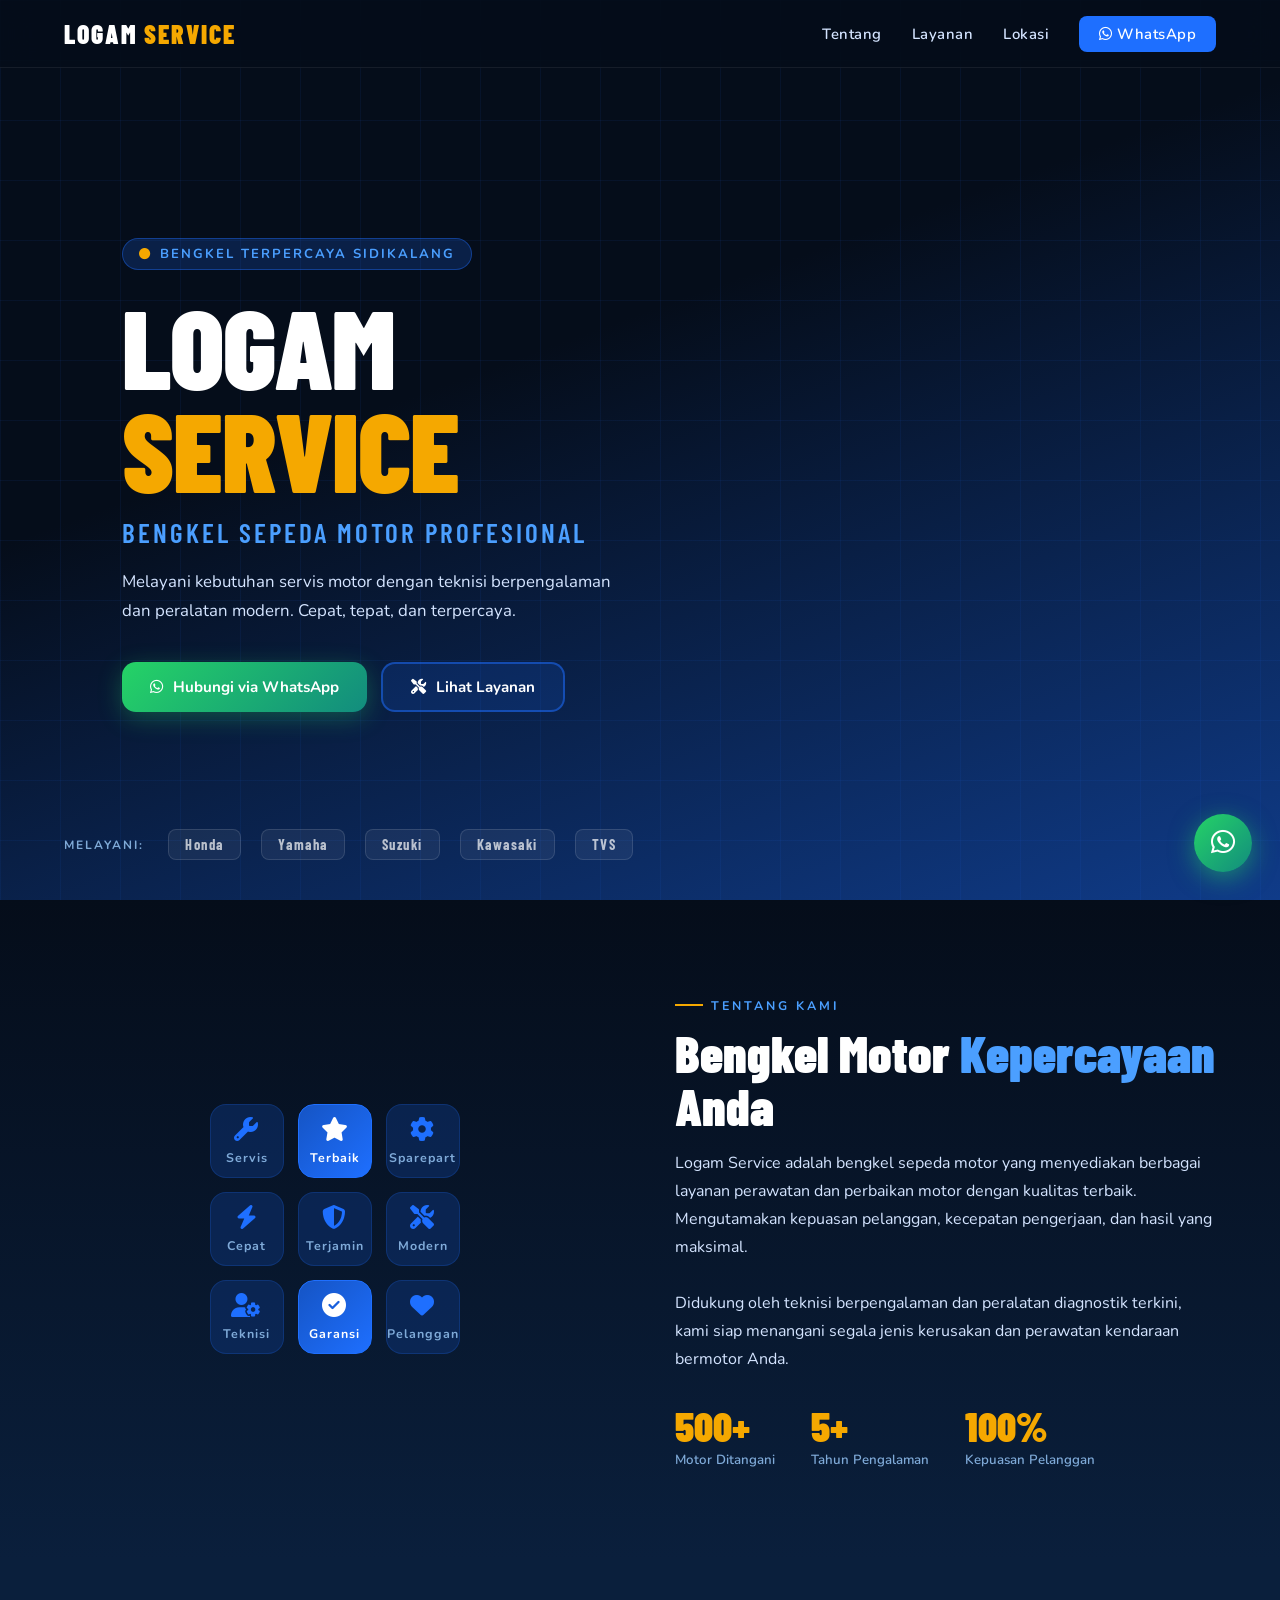
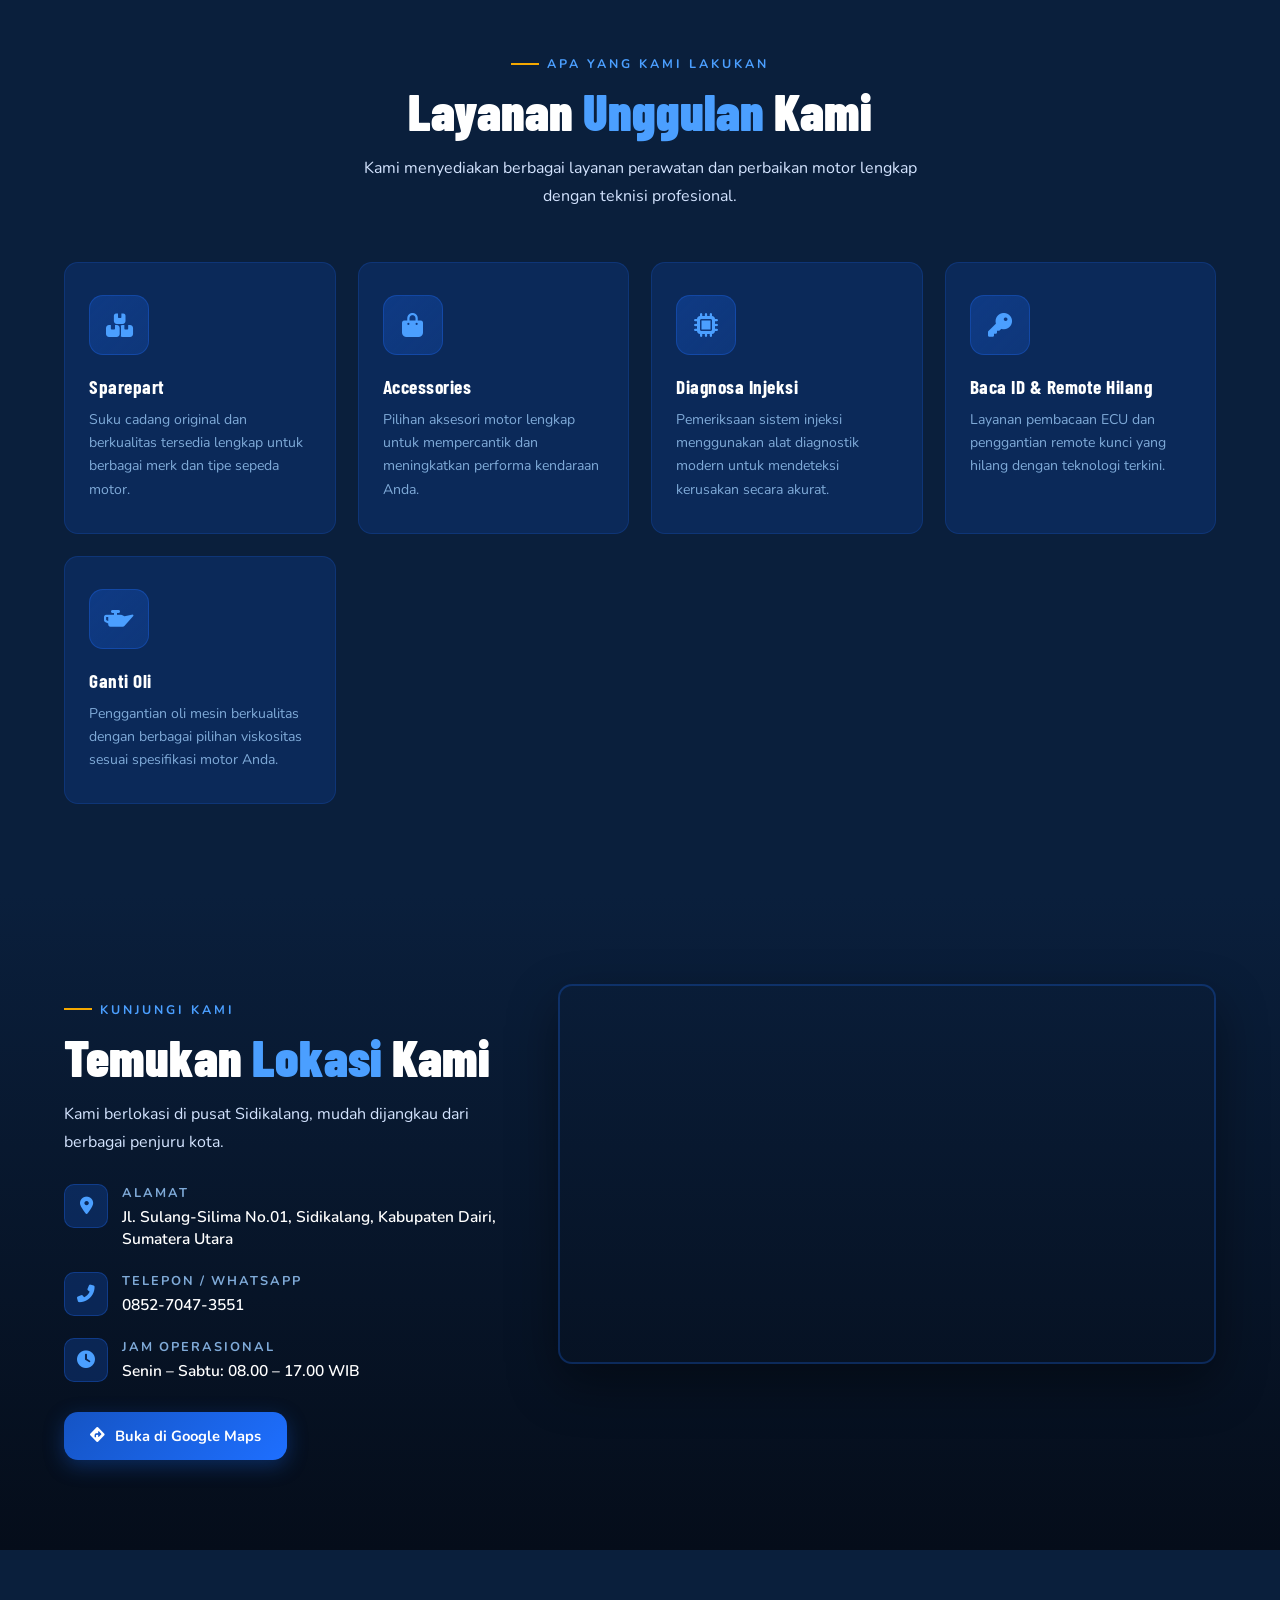
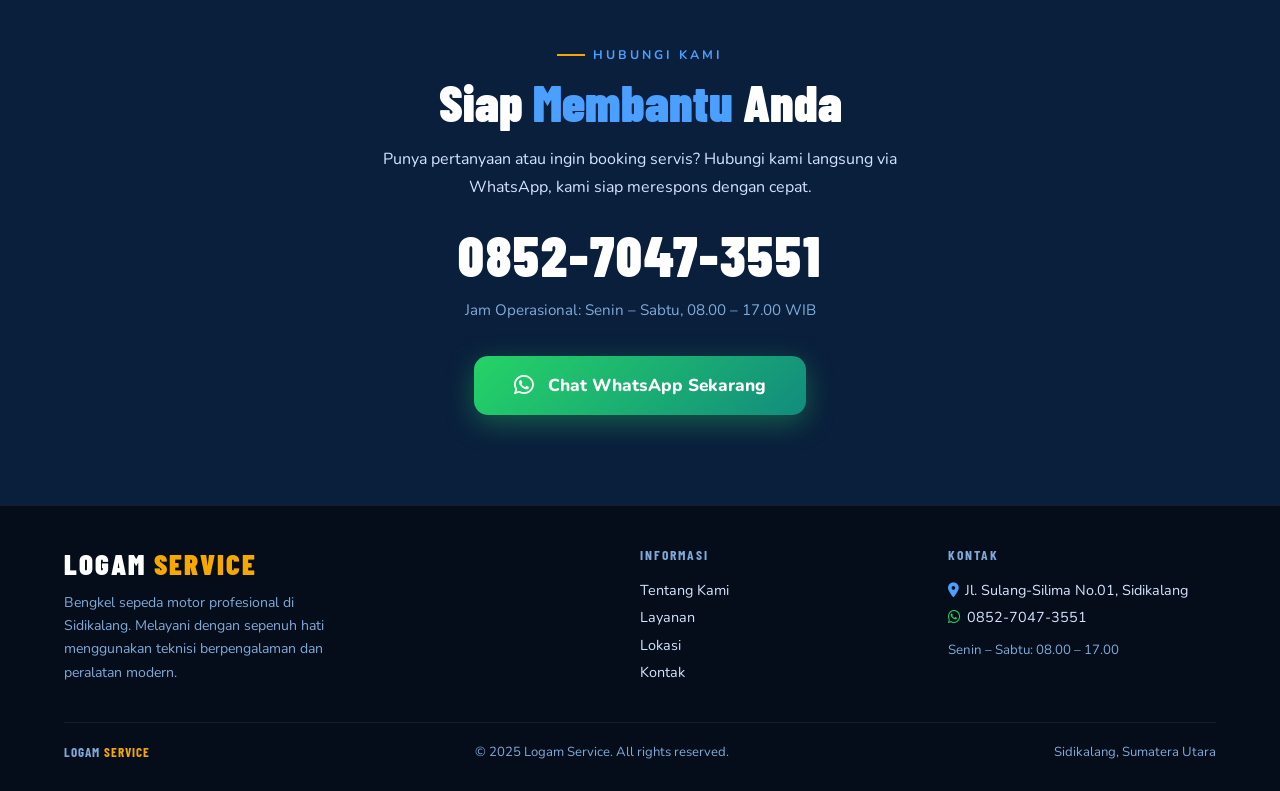
==== index.html @ f6342c11 "first commit" ====
<!DOCTYPE html>
<html lang="id">
<head>
  <meta charset="UTF-8" />
  <meta name="viewport" content="width=device-width, initial-scale=1.0" />
  <title>Logam Service – Bengkel Sepeda Motor Profesional</title>
  <meta name="description" content="Logam Service – Bengkel sepeda motor profesional di Sidikalang. Melayani servis, ganti oli, diagnosa injeksi, dan lebih. Hubungi 0852-7047-3551." />
  <link rel="preconnect" href="https://fonts.googleapis.com" />
  <link href="https://fonts.googleapis.com/css2?family=Barlow+Condensed:wght@400;600;700;900&family=Nunito:wght@400;500;600;700&display=swap" rel="stylesheet" />
  <link rel="stylesheet" href="https://cdnjs.cloudflare.com/ajax/libs/font-awesome/6.5.0/css/all.min.css" />
<link rel="stylesheet" href="style.css">
  <style>
   
  </style>
</head>
<body>

<!-- LOADER -->
<div id="loader">
  <div class="loader-logo">LOGAM<span>&nbsp;SERVICE</span></div>
  <div class="loader-bar"><div class="loader-fill"></div></div>
</div>

<!-- FLOATING WA -->
<a href="https://wa.me/6285270473551" class="float-wa" target="_blank" rel="noopener" aria-label="Chat WhatsApp">
  <i class="fab fa-whatsapp"></i>
</a>

<!-- NAVBAR -->
<nav id="navbar">
  <a href="#" class="nav-brand">LOGAM<span>&nbsp;SERVICE</span></a>
  <ul class="nav-links">
    <li><a href="#tentang">Tentang</a></li>
    <li><a href="#layanan">Layanan</a></li>
    <li><a href="#lokasi">Lokasi</a></li>
    <li><a href="https://wa.me/6285270473551" class="nav-cta" target="_blank"><i class="fab fa-whatsapp"></i> WhatsApp</a></li>
  </ul>
  <button class="hamburger" id="hamburger" aria-label="Menu"><i class="fas fa-bars"></i></button>
</nav>

<div class="mobile-menu" id="mobileMenu">
  <a href="#tentang"  onclick="closeMobile()">Tentang Kami</a>
  <a href="#layanan"  onclick="closeMobile()">Layanan</a>
  <a href="#lokasi"   onclick="closeMobile()">Lokasi</a>
  <a href="#kontak"   onclick="closeMobile()">Kontak</a>
  <a href="https://wa.me/6285270473551" target="_blank">WhatsApp</a>
</div>

<!-- HERO -->
<section id="hero">
  <div class="hero-bg"></div>
  <div class="hero-grid"></div>
  <div class="hero-content">
    <div class="hero-badge"><i class="fas fa-circle"></i> Bengkel Terpercaya Sidikalang</div>
    <h1>LOGAM<br /><span>SERVICE</span></h1>
    <p class="hero-sub">Bengkel Sepeda Motor Profesional</p>
    <p class="hero-desc">Melayani kebutuhan servis motor dengan teknisi berpengalaman dan peralatan modern. Cepat, tepat, dan terpercaya.</p>
    <div class="hero-btns">
      <a href="https://wa.me/6285270473551" class="btn-wa" target="_blank"><i class="fab fa-whatsapp"></i> Hubungi via WhatsApp</a>
      <a href="#layanan" class="btn-outline"><i class="fas fa-tools"></i> Lihat Layanan</a>
    </div>
  </div>
  <div class="brand-strip">
    <span class="brand-label">Melayani:</span>
    <div class="brand-logos">
      <span class="brand-tag">Honda</span>
      <span class="brand-tag">Yamaha</span>
      <span class="brand-tag">Suzuki</span>
      <span class="brand-tag">Kawasaki</span>
      <span class="brand-tag">TVS</span>
    </div>
  </div>
</section>

<!-- TENTANG KAMI -->
<section id="tentang">
  <div class="tentang-inner">
    <div class="tentang-visual reveal">
      <div class="tentang-hexgrid">
        <div class="hex-cell"><i class="fas fa-wrench"></i><span>Servis</span></div>
        <div class="hex-cell accent-cell"><i class="fas fa-star"></i><span>Terbaik</span></div>
        <div class="hex-cell"><i class="fas fa-cog"></i><span>Sparepart</span></div>
        <div class="hex-cell"><i class="fas fa-bolt"></i><span>Cepat</span></div>
        <div class="hex-cell"><i class="fas fa-shield-alt"></i><span>Terjamin</span></div>
        <div class="hex-cell"><i class="fas fa-tools"></i><span>Modern</span></div>
        <div class="hex-cell"><i class="fas fa-user-cog"></i><span>Teknisi</span></div>
        <div class="hex-cell accent-cell"><i class="fas fa-check-circle"></i><span>Garansi</span></div>
        <div class="hex-cell"><i class="fas fa-heart"></i><span>Pelanggan</span></div>
      </div>
    </div>
    <div class="tentang-text reveal">
      <div class="section-label">Tentang Kami</div>
      <h2 class="section-title">Bengkel Motor <span>Kepercayaan</span> Anda</h2>
      <p class="section-desc">Logam Service adalah bengkel sepeda motor yang menyediakan berbagai layanan perawatan dan perbaikan motor dengan kualitas terbaik. Mengutamakan kepuasan pelanggan, kecepatan pengerjaan, dan hasil yang maksimal.</p>
      <p class="section-desc">Didukung oleh teknisi berpengalaman dan peralatan diagnostik terkini, kami siap menangani segala jenis kerusakan dan perawatan kendaraan bermotor Anda.</p>
      <div class="stat-row">
        <div class="stat-box">
          <div class="stat-num">500+</div>
          <div class="stat-lbl">Motor Ditangani</div>
        </div>
        <div class="stat-box">
          <div class="stat-num">5+</div>
          <div class="stat-lbl">Tahun Pengalaman</div>
        </div>
        <div class="stat-box">
          <div class="stat-num">100%</div>
          <div class="stat-lbl">Kepuasan Pelanggan</div>
        </div>
      </div>
    </div>
  </div>
</section>

<!-- LAYANAN -->
<section id="layanan">
  <div class="layanan-header reveal">
    <div class="section-label">Apa yang Kami Lakukan</div>
    <h2 class="section-title">Layanan <span>Unggulan</span> Kami</h2>
    <p class="section-desc">Kami menyediakan berbagai layanan perawatan dan perbaikan motor lengkap dengan teknisi profesional.</p>
  </div>
  <div class="layanan-grid">
    <div class="service-card reveal">
      <div class="service-icon"><i class="fas fa-boxes"></i></div>
      <h3 class="service-title">Sparepart</h3>
      <p class="service-desc">Suku cadang original dan berkualitas tersedia lengkap untuk berbagai merk dan tipe sepeda motor.</p>
    </div>
    <div class="service-card reveal">
      <div class="service-icon"><i class="fas fa-shopping-bag"></i></div>
      <h3 class="service-title">Accessories</h3>
      <p class="service-desc">Pilihan aksesori motor lengkap untuk mempercantik dan meningkatkan performa kendaraan Anda.</p>
    </div>
    <div class="service-card reveal">
      <div class="service-icon"><i class="fas fa-microchip"></i></div>
      <h3 class="service-title">Diagnosa Injeksi</h3>
      <p class="service-desc">Pemeriksaan sistem injeksi menggunakan alat diagnostik modern untuk mendeteksi kerusakan secara akurat.</p>
    </div>
    <div class="service-card reveal">
      <div class="service-icon"><i class="fas fa-key"></i></div>
      <h3 class="service-title">Baca ID & Remote Hilang</h3>
      <p class="service-desc">Layanan pembacaan ECU dan penggantian remote kunci yang hilang dengan teknologi terkini.</p>
    </div>
    <div class="service-card reveal">
      <div class="service-icon"><i class="fas fa-oil-can"></i></div>
      <h3 class="service-title">Ganti Oli</h3>
      <p class="service-desc">Penggantian oli mesin berkualitas dengan berbagai pilihan viskositas sesuai spesifikasi motor Anda.</p>
    </div>
  </div>
</section>

<!-- LOKASI -->
<section id="lokasi">
  <div class="lokasi-inner">
    <div class="lokasi-info reveal">
      <div class="section-label">Kunjungi Kami</div>
      <h2 class="section-title">Temukan <span>Lokasi</span> Kami</h2>
      <p class="section-desc">Kami berlokasi di pusat Sidikalang, mudah dijangkau dari berbagai penjuru kota.</p>
      <div class="info-row">
        <div class="info-icon"><i class="fas fa-map-marker-alt"></i></div>
        <div class="info-text">
          <strong>Alamat</strong>
          <span>Jl. Sulang-Silima No.01, Sidikalang, Kabupaten Dairi, Sumatera Utara</span>
        </div>
      </div>
      <div class="info-row">
        <div class="info-icon"><i class="fas fa-phone-alt"></i></div>
        <div class="info-text">
          <strong>Telepon / WhatsApp</strong>
          <span>0852-7047-3551</span>
        </div>
      </div>
      <div class="info-row">
        <div class="info-icon"><i class="fas fa-clock"></i></div>
        <div class="info-text">
          <strong>Jam Operasional</strong>
          <span>Senin – Sabtu: 08.00 – 17.00 WIB</span>
        </div>
      </div>
      <a href="https://maps.app.goo.gl/xYF9aq6yqyqP7YNZA" target="_blank" class="btn-maps">
        <i class="fas fa-directions"></i> Buka di Google Maps
      </a>
    </div>
    <div class="map-container reveal">
      <iframe
        src="https://www.google.com/maps/embed?pb=!1m18!1m12!1m3!1d3983.0!2d98.38!3d2.77!2m3!1f0!2f0!3f0!3m2!1i1024!2i768!4f13.1!3m3!1m2!1s0x0%3A0x0!2zMsKwNDYnMTIuMCJOIDk4wrAyMicwOC4wIkU!5e0!3m2!1sid!2sid!4v1"
        allowfullscreen
        loading="lazy"
        referrerpolicy="no-referrer-when-downgrade"
        title="Lokasi Logam Service Sidikalang"
      ></iframe>
    </div>
  </div>
</section>

<!-- KONTAK -->
<section id="kontak">
  <div class="kontak-box reveal">
    <div class="section-label">Hubungi Kami</div>
    <h2 class="section-title">Siap <span>Membantu</span> Anda</h2>
    <p class="section-desc" style="margin:0 auto 8px;">Punya pertanyaan atau ingin booking servis? Hubungi kami langsung via WhatsApp, kami siap merespons dengan cepat.</p>
    <div class="kontak-phone">0852-7047-3551</div>
    <p class="kontak-note">Jam Operasional: Senin – Sabtu, 08.00 – 17.00 WIB</p>
    <a href="https://wa.me/6285270473551" class="btn-wa-big" target="_blank">
      <i class="fab fa-whatsapp"></i>
      Chat WhatsApp Sekarang
    </a>
  </div>
</section>

<!-- FOOTER -->
<footer>
  <div class="footer-inner">
    <div>
      <div class="footer-brand">LOGAM<span>&nbsp;SERVICE</span></div>
      <p class="footer-tagline">Bengkel sepeda motor profesional di Sidikalang. Melayani dengan sepenuh hati menggunakan teknisi berpengalaman dan peralatan modern.</p>
    </div>
    <div class="footer-col">
      <h4>Informasi</h4>
      <a href="#tentang">Tentang Kami</a>
      <a href="#layanan">Layanan</a>
      <a href="#lokasi">Lokasi</a>
      <a href="#kontak">Kontak</a>
    </div>
    <div class="footer-col">
      <h4>Kontak</h4>
      <p><i class="fas fa-map-marker-alt" style="color:var(--blue-light);margin-right:6px"></i>Jl. Sulang-Silima No.01, Sidikalang</p>
      <a href="https://wa.me/6285270473551"><i class="fab fa-whatsapp" style="color:#25d366;margin-right:6px"></i>0852-7047-3551</a>
      <p style="margin-top:6px;font-size:.83rem;color:var(--text-muted)">Senin – Sabtu: 08.00 – 17.00</p>
    </div>
  </div>
  <div class="footer-bottom">
    <div class="footer-bottom-brand">LOGAM<span>&nbsp;SERVICE</span></div>
    <div>&copy; 2025 Logam Service. All rights reserved.</div>
    <div>Sidikalang, Sumatera Utara</div>
  </div>
</footer>
<script src="script.js"></script>
</body>
</html>
---- style.css ----
:root {
      --blue-darkest: #050d1a;
      --blue-dark:    #0a1f3c;
      --blue-mid:     #0d3272;
      --blue-core:    #1554c4;
      --blue-vivid:   #1e6fff;
      --blue-light:   #4b9fff;
      --blue-pale:    #d0e8ff;
      --accent:       #f5a800;
      --white:        #ffffff;
      --text-body:    #d4e4ff;
      --text-muted:   #7faad8;
      --card-bg:      rgba(13,50,114,0.55);
      --radius:       14px;
      --trans:        0.35s cubic-bezier(.4,0,.2,1);
    }

    *, *::before, *::after { box-sizing: border-box; margin: 0; padding: 0; }

    html { scroll-behavior: smooth; }

    body {
      font-family: 'Nunito', sans-serif;
      background: var(--blue-darkest);
      color: var(--white);
      overflow-x: hidden;
    }

    /* ── LOADING ── */
    #loader {
      position: fixed; inset: 0; z-index: 9999;
      background: var(--blue-darkest);
      display: flex; flex-direction: column; align-items: center; justify-content: center;
      gap: 18px;
      transition: opacity .5s ease, visibility .5s ease;
    }
    #loader.hidden { opacity: 0; visibility: hidden; }
    .loader-logo {
      font-family: 'Barlow Condensed', sans-serif;
      font-size: 2.4rem; font-weight: 900;
      letter-spacing: 4px;
      color: var(--white);
    }
    .loader-logo span { color: var(--accent); }
    .loader-bar {
      width: 200px; height: 3px;
      background: rgba(255,255,255,.15);
      border-radius: 99px;
      overflow: hidden;
    }
    .loader-fill {
      height: 100%;
      background: linear-gradient(90deg, var(--blue-vivid), var(--accent));
      border-radius: 99px;
      animation: load 1.4s ease forwards;
    }
    @keyframes load { from { width: 0; } to { width: 100%; } }

    /* ── NAVBAR ── */
    nav {
      position: fixed; top: 0; left: 0; right: 0; z-index: 900;
      padding: 0 5%;
      display: flex; align-items: center; justify-content: space-between;
      height: 68px;
      background: rgba(5,13,26,.85);
      backdrop-filter: blur(16px);
      border-bottom: 1px solid rgba(255,255,255,.07);
      transition: background var(--trans);
    }
    .nav-brand {
      font-family: 'Barlow Condensed', sans-serif;
      font-size: 1.6rem; font-weight: 900;
      letter-spacing: 2px;
      color: var(--white);
      text-decoration: none;
    }
    .nav-brand span { color: var(--accent); }
    .nav-links { display: flex; gap: 30px; list-style: none; }
    .nav-links a {
      color: var(--text-body);
      text-decoration: none;
      font-weight: 600;
      font-size: .93rem;
      letter-spacing: .5px;
      transition: color var(--trans);
      position: relative;
    }
    .nav-links a::after {
      content: '';
      position: absolute; bottom: -4px; left: 0; right: 0;
      height: 2px;
      background: var(--accent);
      transform: scaleX(0);
      transform-origin: left;
      transition: transform var(--trans);
    }
    .nav-links a:hover { color: var(--white); }
    .nav-links a:hover::after { transform: scaleX(1); }
    .nav-cta {
      background: var(--blue-vivid);
      color: var(--white) !important;
      padding: 8px 20px;
      border-radius: 8px;
      transition: background var(--trans), transform var(--trans) !important;
    }
    .nav-cta:hover { background: var(--blue-light) !important; transform: translateY(-2px); }
    .nav-cta::after { display: none !important; }
    .hamburger {
      display: none;
      background: none; border: none;
      color: var(--white); font-size: 1.4rem; cursor: pointer;
    }
    .mobile-menu {
      display: none;
      position: fixed; inset: 68px 0 0 0; z-index: 800;
      background: rgba(5,13,26,.97);
      flex-direction: column; align-items: center; justify-content: center;
      gap: 32px;
    }
    .mobile-menu.open { display: flex; }
    .mobile-menu a {
      color: var(--white); text-decoration: none;
      font-size: 1.4rem; font-weight: 700;
      font-family: 'Barlow Condensed', sans-serif;
      letter-spacing: 2px;
      transition: color var(--trans);
    }
    .mobile-menu a:hover { color: var(--accent); }

    /* ── HERO ── */
    #hero {
      min-height: 100vh;
      position: relative;
      display: flex; align-items: center;
      overflow: hidden;
    }
    .hero-bg {
      position: absolute; inset: 0;
      background:
        linear-gradient(160deg, rgba(5,13,26,.92) 40%, rgba(21,84,196,.65) 100%),
        url('https://images.unsplash.com/photo-1558618666-fcd25c85cd64?w=1600&auto=format&fit=crop') center/cover no-repeat;
    }
    .hero-grid {
      position: absolute; inset: 0;
      background-image:
        linear-gradient(rgba(30,111,255,.07) 1px, transparent 1px),
        linear-gradient(90deg, rgba(30,111,255,.07) 1px, transparent 1px);
      background-size: 60px 60px;
    }
    .hero-content {
      position: relative; z-index: 2;
      max-width: 740px;
      padding: 130px 5% 80px;
      animation: fadeUp .9s ease forwards;
    }
    .hero-badge {
      display: inline-flex; align-items: center; gap: 8px;
      background: rgba(30,111,255,.2);
      border: 1px solid rgba(30,111,255,.4);
      padding: 6px 16px; border-radius: 99px;
      font-size: .82rem; font-weight: 700;
      letter-spacing: 2px; text-transform: uppercase;
      color: var(--blue-light);
      margin-bottom: 24px;
    }
    .hero-badge i { font-size: .7rem; color: var(--accent); }
    h1 {
      font-family: 'Barlow Condensed', sans-serif;
      font-size: clamp(3.5rem, 9vw, 7rem);
      font-weight: 900;
      line-height: .92;
      letter-spacing: -1px;
      margin-bottom: 16px;
    }
    h1 span { color: var(--accent); }
    .hero-sub {
      font-family: 'Barlow Condensed', sans-serif;
      font-size: clamp(1.2rem, 3vw, 1.7rem);
      font-weight: 600;
      color: var(--blue-light);
      letter-spacing: 3px;
      text-transform: uppercase;
      margin-bottom: 20px;
    }
    .hero-desc {
      font-size: 1.05rem;
      color: var(--text-body);
      line-height: 1.7;
      max-width: 520px;
      margin-bottom: 36px;
    }
    .hero-btns { display: flex; gap: 14px; flex-wrap: wrap; }
    .btn-wa {
      display: inline-flex; align-items: center; gap: 10px;
      background: linear-gradient(135deg, #25d366, #128c7e);
      color: var(--white);
      padding: 15px 28px;
      border-radius: var(--radius);
      font-weight: 700; font-size: .95rem;
      text-decoration: none;
      transition: transform var(--trans), box-shadow var(--trans);
      box-shadow: 0 6px 24px rgba(37,211,102,.3);
    }
    .btn-wa:hover { transform: translateY(-3px); box-shadow: 0 10px 30px rgba(37,211,102,.45); }
    .btn-outline {
      display: inline-flex; align-items: center; gap: 10px;
      background: rgba(30,111,255,.15);
      border: 2px solid rgba(30,111,255,.5);
      color: var(--white);
      padding: 13px 28px;
      border-radius: var(--radius);
      font-weight: 700; font-size: .95rem;
      text-decoration: none;
      transition: background var(--trans), border-color var(--trans), transform var(--trans);
    }
    .btn-outline:hover { background: rgba(30,111,255,.3); border-color: var(--blue-vivid); transform: translateY(-3px); }

    /* Brand logos strip */
    .brand-strip {
      position: absolute; bottom: 40px; left: 5%; right: 5%;
      display: flex; align-items: center; gap: 24px;
      z-index: 2;
      flex-wrap: wrap;
    }
    .brand-label {
      font-size: .75rem; font-weight: 700; letter-spacing: 2px;
      color: var(--text-muted); text-transform: uppercase;
    }
    .brand-logos { display: flex; align-items: center; gap: 20px; flex-wrap: wrap; }
    .brand-tag {
      background: rgba(255,255,255,.06);
      border: 1px solid rgba(255,255,255,.12);
      padding: 6px 16px;
      border-radius: 8px;
      font-family: 'Barlow Condensed', sans-serif;
      font-size: .9rem; font-weight: 700;
      letter-spacing: 1.5px;
      color: rgba(255,255,255,.7);
      transition: background var(--trans), color var(--trans);
    }
    .brand-tag:hover { background: rgba(30,111,255,.25); color: var(--white); }

    /* ── SECTIONS COMMON ── */
    section { padding: 90px 5%; }
    .section-label {
      display: inline-flex; align-items: center; gap: 8px;
      color: var(--blue-light);
      font-size: .78rem; font-weight: 700;
      letter-spacing: 3px; text-transform: uppercase;
      margin-bottom: 12px;
    }
    .section-label::before {
      content: '';
      display: block; width: 28px; height: 2px;
      background: var(--accent);
    }
    .section-title {
      font-family: 'Barlow Condensed', sans-serif;
      font-size: clamp(2rem, 5vw, 3.2rem);
      font-weight: 900;
      line-height: 1.05;
      margin-bottom: 16px;
    }
    .section-title span { color: var(--blue-light); }
    .section-desc {
      color: var(--text-body);
      font-size: 1rem;
      line-height: 1.75;
      max-width: 560px;
    }

    /* ── TENTANG KAMI ── */
    #tentang {
      background: linear-gradient(180deg, var(--blue-darkest) 0%, var(--blue-dark) 100%);
    }
    .tentang-inner {
      display: grid;
      grid-template-columns: 1fr 1fr;
      gap: 70px;
      align-items: center;
    }
    .tentang-visual {
      position: relative;
      display: flex; align-items: center; justify-content: center;
    }
    .tentang-hexgrid {
      display: grid; grid-template-columns: repeat(3, 1fr); gap: 14px;
    }
    .hex-cell {
      aspect-ratio: 1;
      border-radius: 16px;
      background: var(--card-bg);
      border: 1px solid rgba(30,111,255,.2);
      display: flex; flex-direction: column; align-items: center; justify-content: center;
      gap: 8px;
      font-size: .78rem; font-weight: 700;
      color: var(--text-muted);
      letter-spacing: 1px;
      transition: background var(--trans), border-color var(--trans), transform var(--trans);
      cursor: default;
    }
    .hex-cell i { font-size: 1.5rem; color: var(--blue-vivid); }
    .hex-cell:hover { background: rgba(21,84,196,.35); border-color: var(--blue-vivid); transform: scale(1.05); }
    .hex-cell.accent-cell { background: linear-gradient(135deg, var(--blue-core), var(--blue-vivid)); border-color: var(--blue-vivid); }
    .hex-cell.accent-cell i { color: var(--white); }
    .hex-cell.accent-cell { color: var(--white); }
    .tentang-text .section-desc { margin-bottom: 28px; }
    .stat-row { display: flex; gap: 36px; flex-wrap: wrap; margin-top: 32px; }
    .stat-box { text-align: left; }
    .stat-num {
      font-family: 'Barlow Condensed', sans-serif;
      font-size: 2.6rem; font-weight: 900;
      color: var(--accent);
      line-height: 1;
    }
    .stat-lbl { font-size: .83rem; color: var(--text-muted); font-weight: 600; margin-top: 4px; }

    /* ── LAYANAN ── */
    #layanan {
      background: var(--blue-dark);
    }
    .layanan-header { text-align: center; margin-bottom: 52px; }
    .layanan-header .section-label { justify-content: center; }
    .layanan-header .section-desc { margin: 0 auto; text-align: center; }
    .layanan-grid {
      display: grid;
      grid-template-columns: repeat(auto-fit, minmax(220px, 1fr));
      gap: 22px;
    }
    .service-card {
      background: var(--card-bg);
      border: 1px solid rgba(30,111,255,.18);
      border-radius: var(--radius);
      padding: 32px 24px;
      transition: transform var(--trans), border-color var(--trans), box-shadow var(--trans);
      position: relative;
      overflow: hidden;
    }
    .service-card::before {
      content: '';
      position: absolute; top: 0; left: 0; right: 0;
      height: 3px;
      background: linear-gradient(90deg, var(--blue-vivid), var(--accent));
      transform: scaleX(0);
      transform-origin: left;
      transition: transform var(--trans);
    }
    .service-card:hover { transform: translateY(-6px); border-color: rgba(30,111,255,.5); box-shadow: 0 20px 50px rgba(0,0,0,.4); }
    .service-card:hover::before { transform: scaleX(1); }
    .service-icon {
      width: 60px; height: 60px;
      background: linear-gradient(135deg, rgba(21,84,196,.4), rgba(30,111,255,.2));
      border: 1px solid rgba(30,111,255,.3);
      border-radius: 14px;
      display: flex; align-items: center; justify-content: center;
      font-size: 1.5rem;
      color: var(--blue-light);
      margin-bottom: 20px;
      transition: background var(--trans);
    }
    .service-card:hover .service-icon { background: linear-gradient(135deg, var(--blue-core), var(--blue-vivid)); color: var(--white); }
    .service-title {
      font-family: 'Barlow Condensed', sans-serif;
      font-size: 1.2rem; font-weight: 700;
      letter-spacing: .5px;
      margin-bottom: 10px;
    }
    .service-desc { font-size: .88rem; color: var(--text-muted); line-height: 1.65; }

    /* ── LOKASI ── */
    #lokasi {
      background: linear-gradient(180deg, var(--blue-dark) 0%, var(--blue-darkest) 100%);
    }
    .lokasi-inner {
      display: grid;
      grid-template-columns: 1fr 1.5fr;
      gap: 56px;
      align-items: start;
    }
    .lokasi-info { padding-top: 10px; }
    .lokasi-info .section-desc { margin-bottom: 28px; }
    .info-row {
      display: flex; align-items: flex-start; gap: 14px;
      margin-bottom: 22px;
    }
    .info-icon {
      width: 44px; height: 44px; flex-shrink: 0;
      background: rgba(21,84,196,.3);
      border: 1px solid rgba(30,111,255,.3);
      border-radius: 10px;
      display: flex; align-items: center; justify-content: center;
      color: var(--blue-light); font-size: 1.1rem;
    }
    .info-text strong { display: block; font-size: .8rem; letter-spacing: 2px; text-transform: uppercase; color: var(--text-muted); margin-bottom: 4px; }
    .info-text span { font-size: .97rem; color: var(--white); font-weight: 600; }
    .btn-maps {
      display: inline-flex; align-items: center; gap: 10px;
      background: linear-gradient(135deg, var(--blue-core), var(--blue-vivid));
      color: var(--white);
      padding: 14px 26px;
      border-radius: var(--radius);
      font-weight: 700; font-size: .92rem;
      text-decoration: none;
      transition: transform var(--trans), box-shadow var(--trans);
      margin-top: 8px;
      box-shadow: 0 6px 20px rgba(21,84,196,.4);
    }
    .btn-maps:hover { transform: translateY(-3px); box-shadow: 0 12px 28px rgba(21,84,196,.55); }
    .map-container {
      border-radius: var(--radius);
      overflow: hidden;
      border: 2px solid rgba(30,111,255,.25);
      box-shadow: 0 20px 50px rgba(0,0,0,.4);
      height: 380px;
    }
    .map-container iframe { width: 100%; height: 100%; border: none; display: block; }

    /* ── KONTAK ── */
    #kontak {
      background: var(--blue-dark);
      text-align: center;
    }
    .kontak-box {
      max-width: 560px;
      margin: 0 auto;
    }
    .kontak-box .section-label { justify-content: center; }
    .kontak-phone {
      font-family: 'Barlow Condensed', sans-serif;
      font-size: clamp(2rem, 6vw, 3.5rem);
      font-weight: 900;
      color: var(--white);
      margin: 20px 0 12px;
      letter-spacing: 2px;
    }
    .kontak-note { color: var(--text-muted); font-size: .95rem; margin-bottom: 36px; }
    .btn-wa-big {
      display: inline-flex; align-items: center; gap: 14px;
      background: linear-gradient(135deg, #25d366, #128c7e);
      color: var(--white);
      padding: 18px 40px;
      border-radius: var(--radius);
      font-weight: 800; font-size: 1.08rem;
      text-decoration: none;
      transition: transform var(--trans), box-shadow var(--trans);
      box-shadow: 0 8px 28px rgba(37,211,102,.35);
    }
    .btn-wa-big i { font-size: 1.4rem; }
    .btn-wa-big:hover { transform: translateY(-4px) scale(1.02); box-shadow: 0 14px 36px rgba(37,211,102,.5); }

    /* ── FOOTER ── */
    footer {
      background: var(--blue-darkest);
      border-top: 1px solid rgba(255,255,255,.07);
      padding: 40px 5% 30px;
    }
    .footer-inner {
      display: grid; grid-template-columns: 2fr 1fr 1fr;
      gap: 40px; margin-bottom: 36px;
    }
    .footer-brand {
      font-family: 'Barlow Condensed', sans-serif;
      font-size: 1.8rem; font-weight: 900;
      letter-spacing: 2px;
      margin-bottom: 10px;
    }
    .footer-brand span { color: var(--accent); }
    .footer-tagline { color: var(--text-muted); font-size: .88rem; line-height: 1.65; max-width: 280px; }
    .footer-col h4 {
      font-family: 'Barlow Condensed', sans-serif;
      font-size: .85rem; font-weight: 700;
      letter-spacing: 2px; text-transform: uppercase;
      color: var(--text-muted);
      margin-bottom: 14px;
    }
    .footer-col p, .footer-col a {
      color: var(--text-body); font-size: .9rem;
      line-height: 1.9; text-decoration: none;
      display: block;
      transition: color var(--trans);
    }
    .footer-col a:hover { color: var(--blue-light); }
    .footer-bottom {
      border-top: 1px solid rgba(255,255,255,.07);
      padding-top: 20px;
      display: flex; justify-content: space-between; align-items: center;
      flex-wrap: wrap; gap: 12px;
      font-size: .82rem;
      color: var(--text-muted);
    }
    .footer-bottom-brand {
      font-family: 'Barlow Condensed', sans-serif;
      font-weight: 700; letter-spacing: 1px;
    }
    .footer-bottom-brand span { color: var(--accent); }

    /* ── FLOATING WA ── */
    .float-wa {
      position: fixed; bottom: 28px; right: 28px; z-index: 999;
      width: 58px; height: 58px;
      background: linear-gradient(135deg, #25d366, #128c7e);
      border-radius: 50%;
      display: flex; align-items: center; justify-content: center;
      font-size: 1.7rem; color: var(--white);
      text-decoration: none;
      box-shadow: 0 6px 24px rgba(37,211,102,.5);
      transition: transform var(--trans), box-shadow var(--trans);
      animation: pulse 2.5s infinite;
    }
    .float-wa:hover { transform: scale(1.12); box-shadow: 0 10px 34px rgba(37,211,102,.65); animation: none; }
    @keyframes pulse {
      0%, 100% { box-shadow: 0 6px 24px rgba(37,211,102,.5); }
      50% { box-shadow: 0 6px 36px rgba(37,211,102,.8), 0 0 0 10px rgba(37,211,102,.12); }
    }

    /* ── SCROLL REVEAL ── */
    .reveal {
      opacity: 0; transform: translateY(36px);
      transition: opacity .7s ease, transform .7s ease;
    }
    .reveal.visible { opacity: 1; transform: translateY(0); }

    @keyframes fadeUp {
      from { opacity: 0; transform: translateY(40px); }
      to   { opacity: 1; transform: translateY(0); }
    }

    /* ── RESPONSIVE ── */
    @media (max-width: 900px) {
      .tentang-inner, .lokasi-inner, .footer-inner {
        grid-template-columns: 1fr;
      }
      .tentang-visual { order: -1; }
      .map-container { height: 280px; }
      .footer-inner { grid-template-columns: 1fr 1fr; }
    }
    @media (max-width: 640px) {
      .nav-links { display: none; }
      .hamburger { display: block; }
      .footer-inner { grid-template-columns: 1fr; }
      .brand-strip { bottom: 20px; }
      .hero-btns { flex-direction: column; }
      .hero-btns a { text-align: center; justify-content: center; }
      .stat-row { gap: 20px; }
      section { padding: 70px 5%; }
    }
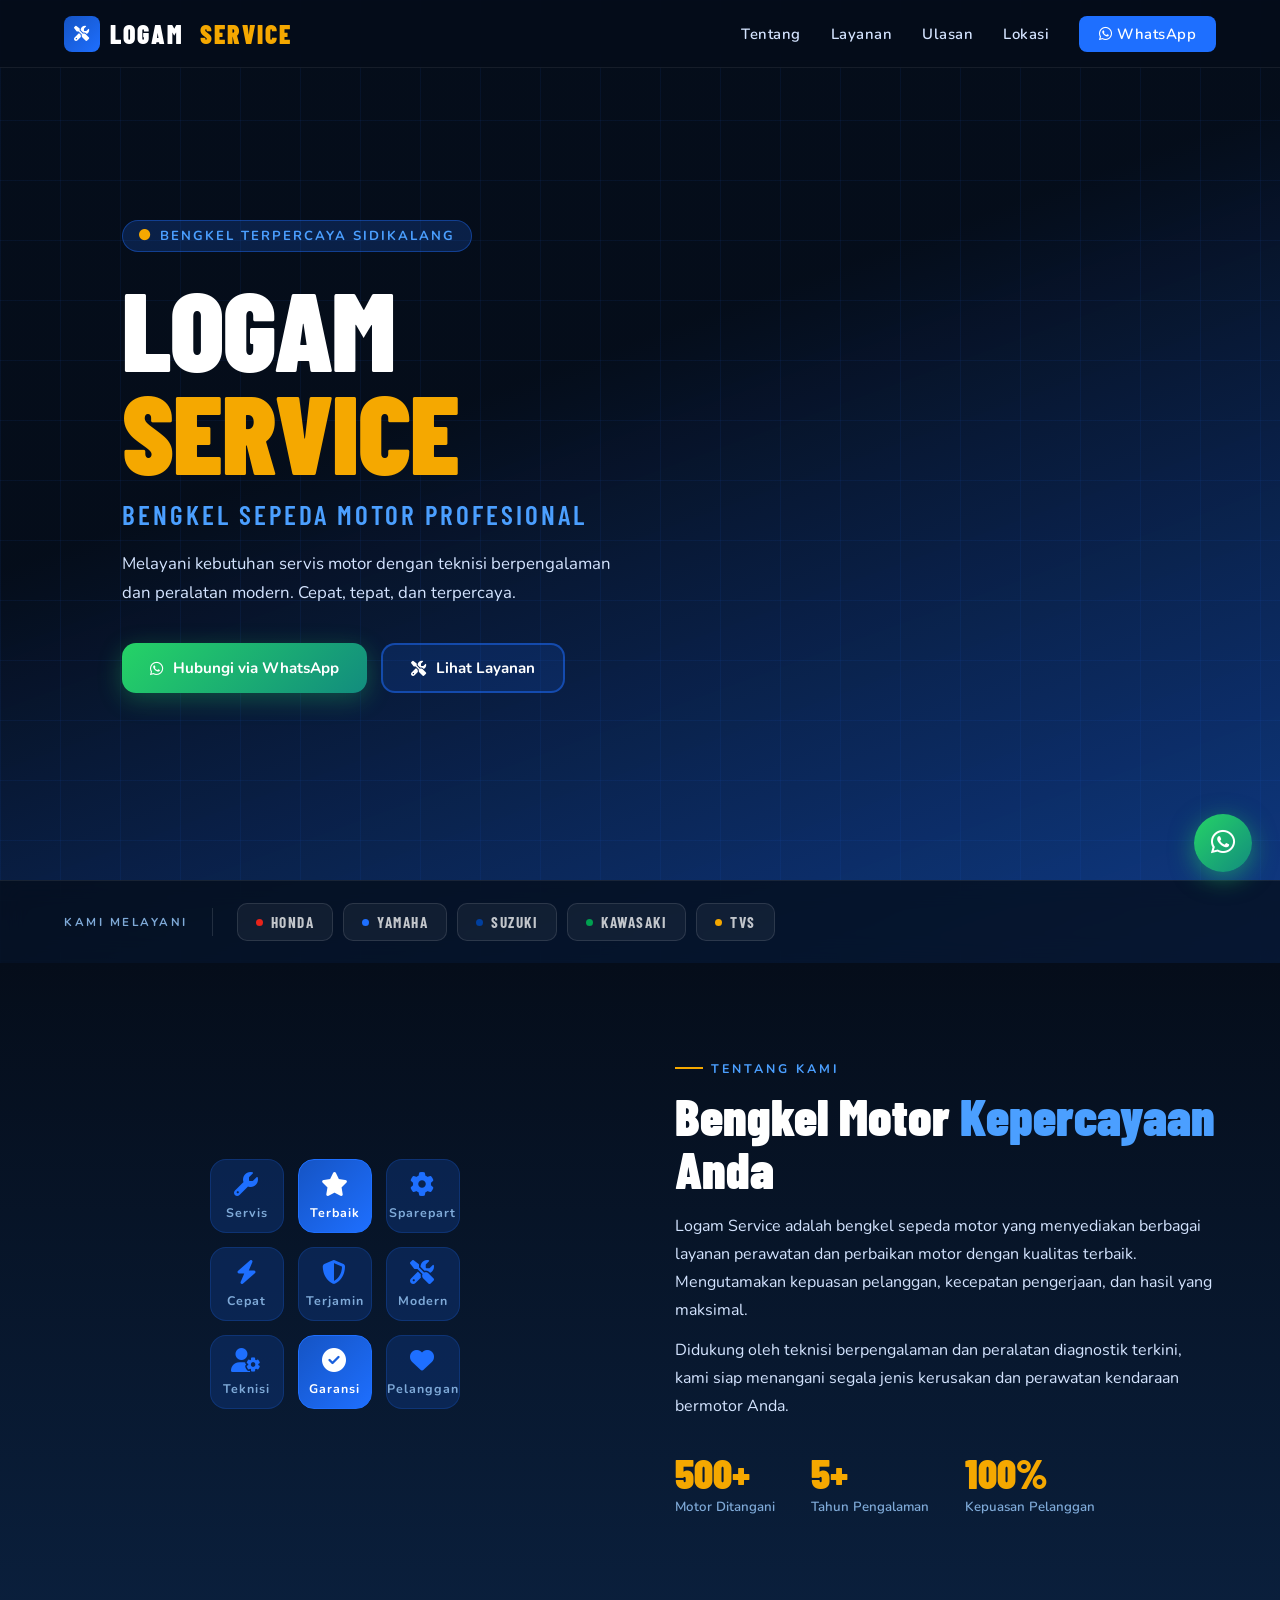
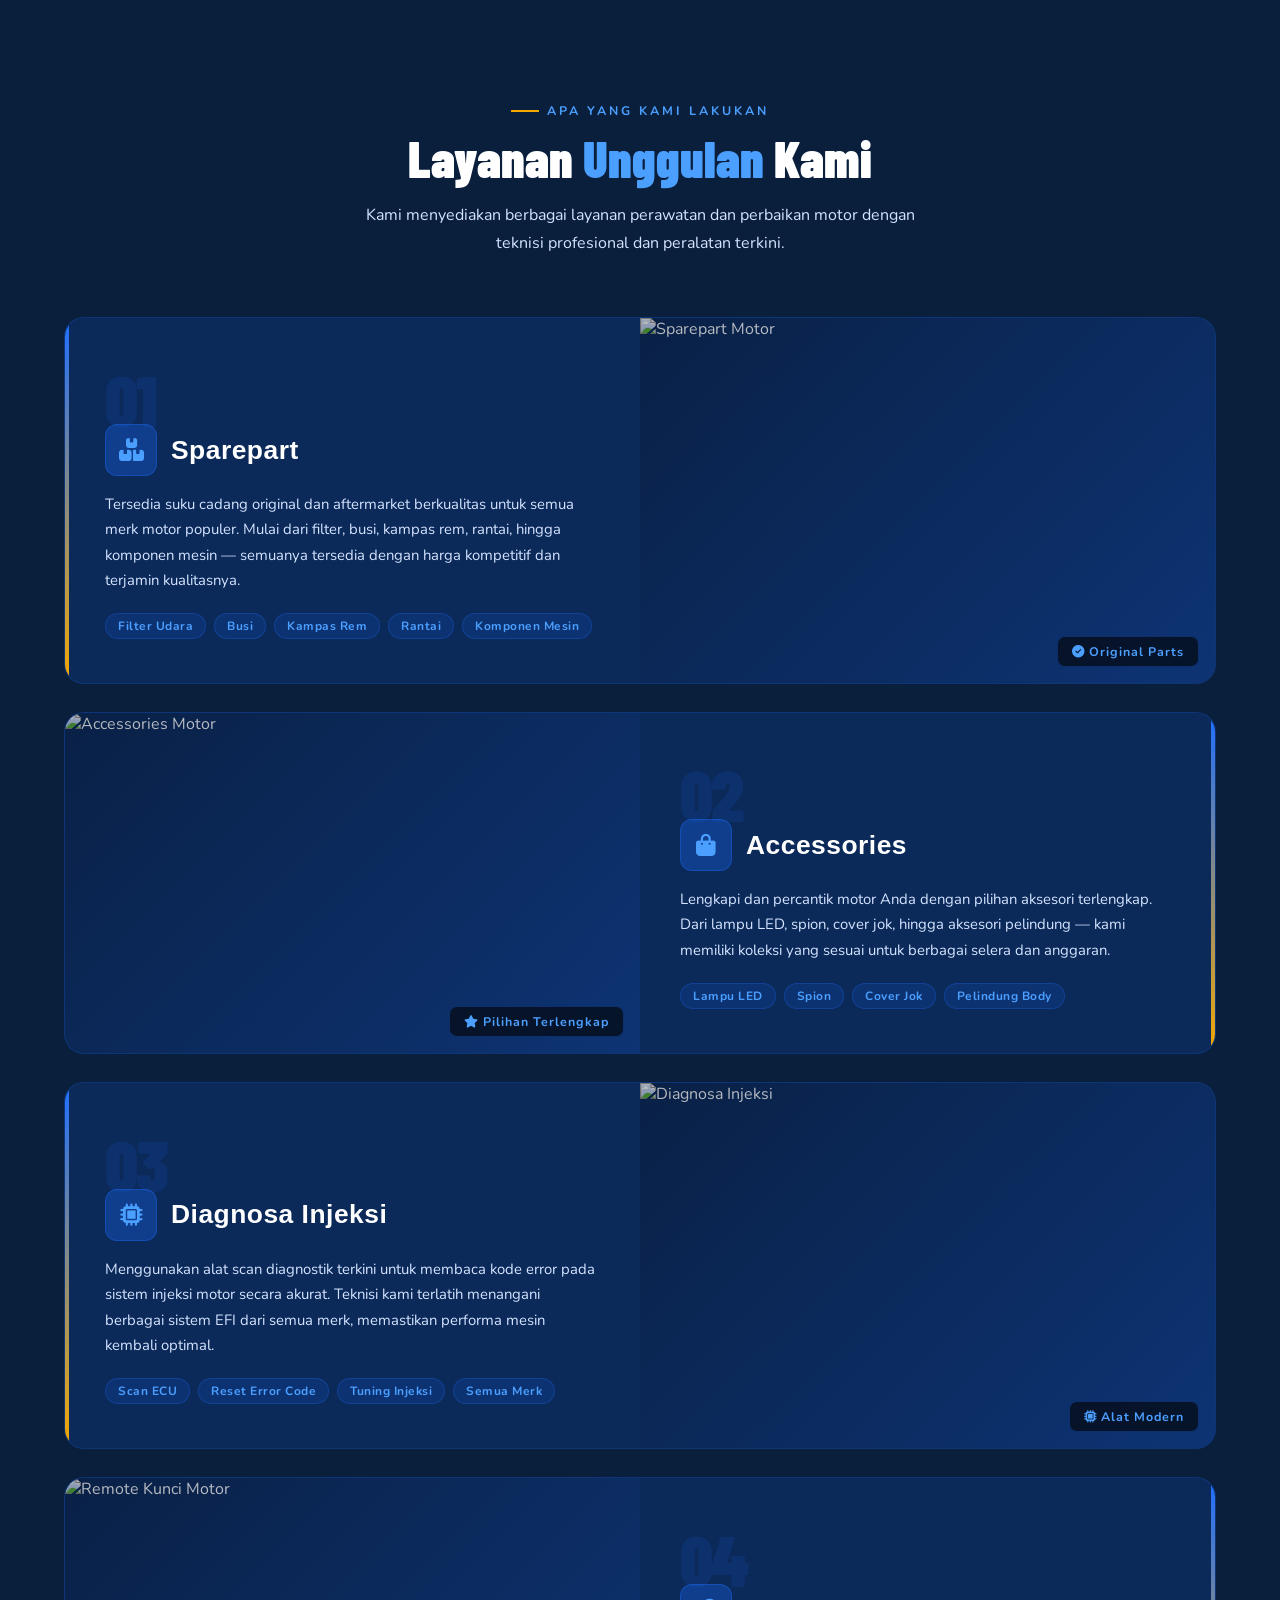
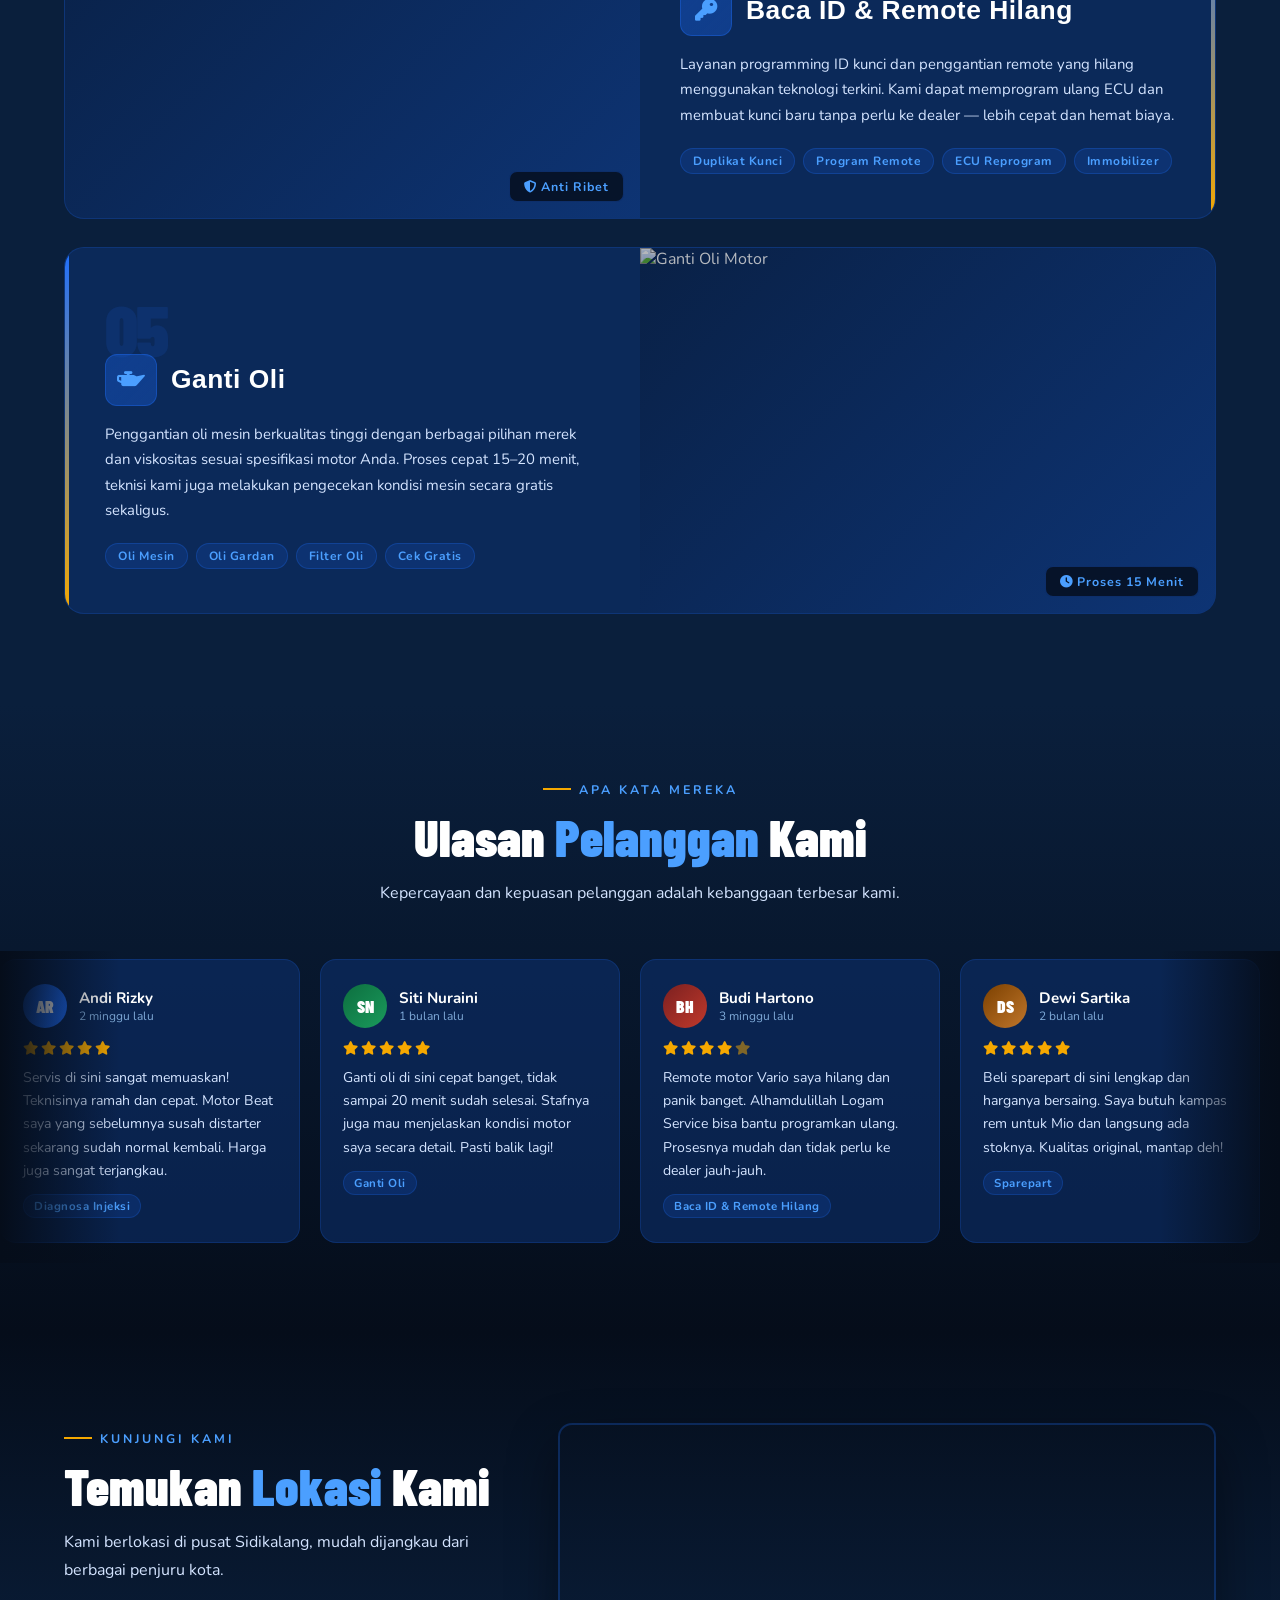
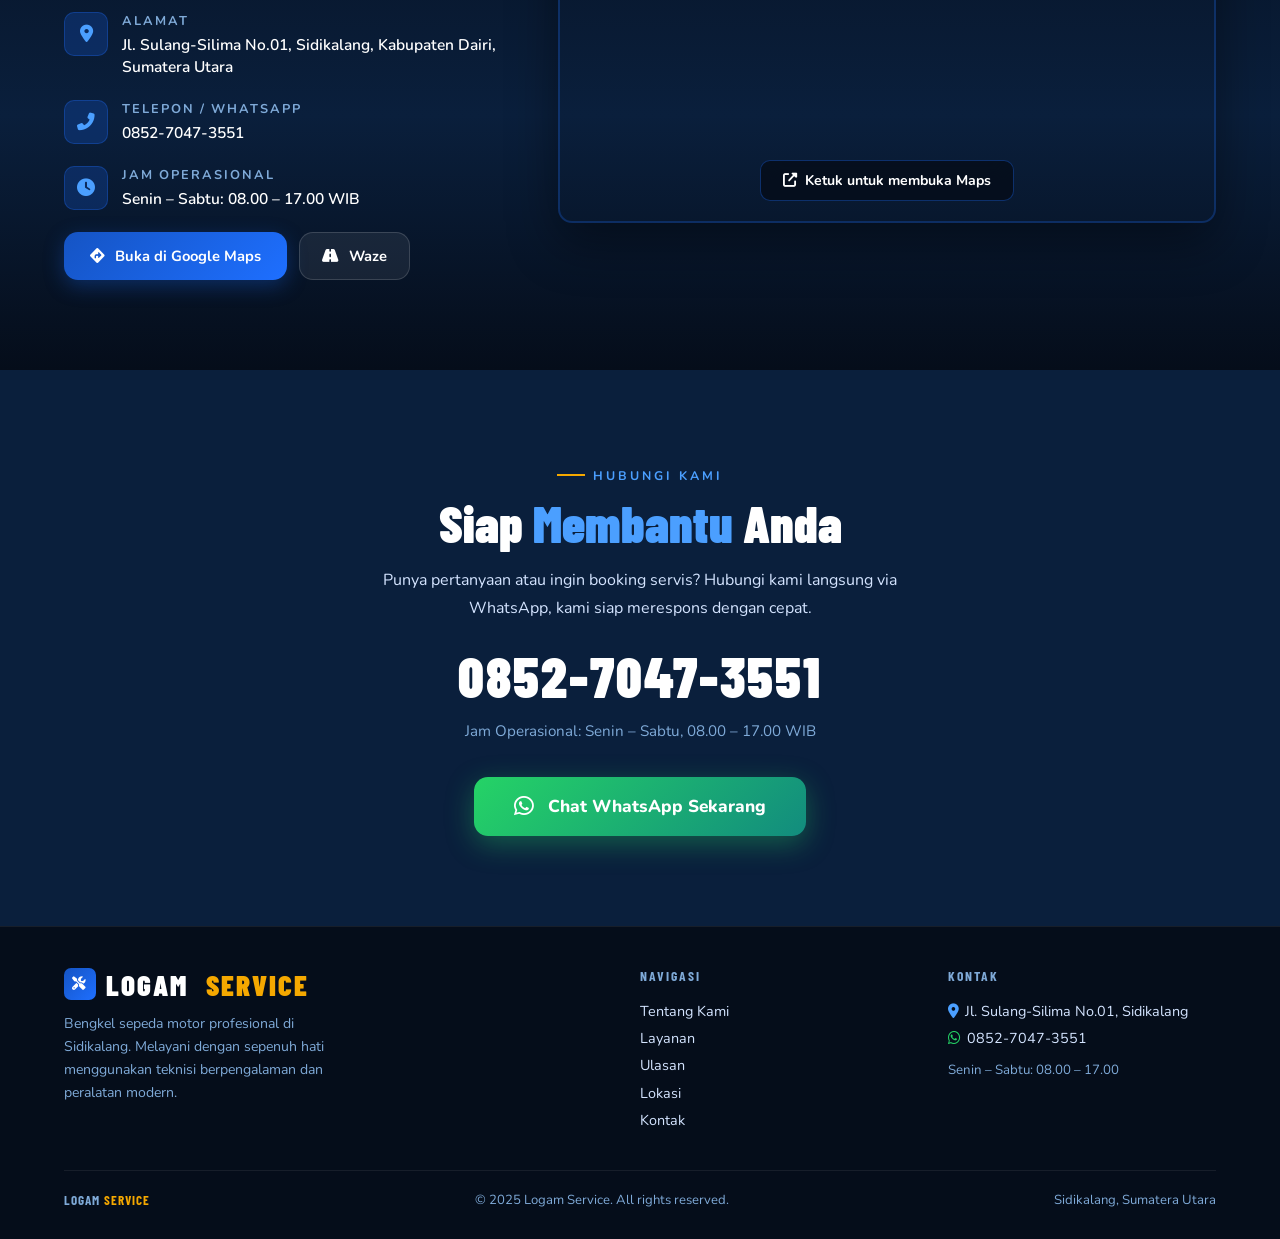
==== commit 1d711b6a: "update" ====
--- a/index.html
+++ b/index.html
@@ -8,45 +8,44 @@
   <link rel="preconnect" href="https://fonts.googleapis.com" />
   <link href="https://fonts.googleapis.com/css2?family=Barlow+Condensed:wght@400;600;700;900&family=Nunito:wght@400;500;600;700&display=swap" rel="stylesheet" />
   <link rel="stylesheet" href="https://cdnjs.cloudflare.com/ajax/libs/font-awesome/6.5.0/css/all.min.css" />
-<link rel="stylesheet" href="style.css">
-  <style>
-   
-  </style>
+  <link rel="stylesheet" href="style.css" />
 </head>
 <body>
 
-<!-- LOADER -->
 <div id="loader">
   <div class="loader-logo">LOGAM<span>&nbsp;SERVICE</span></div>
   <div class="loader-bar"><div class="loader-fill"></div></div>
 </div>
 
-<!-- FLOATING WA -->
 <a href="https://wa.me/6285270473551" class="float-wa" target="_blank" rel="noopener" aria-label="Chat WhatsApp">
   <i class="fab fa-whatsapp"></i>
 </a>
 
-<!-- NAVBAR -->
-<nav id="navbar">
-  <a href="#" class="nav-brand">LOGAM<span>&nbsp;SERVICE</span></a>
+<nav>
+  <a href="#" class="nav-brand">
+    <div class="nav-brand-icon"><i class="fas fa-tools"></i></div>
+    LOGAM<span>&nbsp;SERVICE</span>
+  </a>
   <ul class="nav-links">
     <li><a href="#tentang">Tentang</a></li>
     <li><a href="#layanan">Layanan</a></li>
+    <li><a href="#ulasan">Ulasan</a></li>
     <li><a href="#lokasi">Lokasi</a></li>
     <li><a href="https://wa.me/6285270473551" class="nav-cta" target="_blank"><i class="fab fa-whatsapp"></i> WhatsApp</a></li>
   </ul>
-  <button class="hamburger" id="hamburger" aria-label="Menu"><i class="fas fa-bars"></i></button>
+  <button class="hamburger" id="hamburger"><i class="fas fa-bars"></i></button>
 </nav>
 
 <div class="mobile-menu" id="mobileMenu">
   <a href="#tentang"  onclick="closeMobile()">Tentang Kami</a>
   <a href="#layanan"  onclick="closeMobile()">Layanan</a>
+  <a href="#ulasan"   onclick="closeMobile()">Ulasan</a>
   <a href="#lokasi"   onclick="closeMobile()">Lokasi</a>
   <a href="#kontak"   onclick="closeMobile()">Kontak</a>
   <a href="https://wa.me/6285270473551" target="_blank">WhatsApp</a>
 </div>
 
-<!-- HERO -->
+<!-- ═══ HERO ═══ -->
 <section id="hero">
   <div class="hero-bg"></div>
   <div class="hero-grid"></div>
@@ -60,19 +59,24 @@
       <a href="#layanan" class="btn-outline"><i class="fas fa-tools"></i> Lihat Layanan</a>
     </div>
   </div>
-  <div class="brand-strip">
-    <span class="brand-label">Melayani:</span>
-    <div class="brand-logos">
-      <span class="brand-tag">Honda</span>
-      <span class="brand-tag">Yamaha</span>
-      <span class="brand-tag">Suzuki</span>
-      <span class="brand-tag">Kawasaki</span>
-      <span class="brand-tag">TVS</span>
-    </div>
-  </div>
-</section>
-
-<!-- TENTANG KAMI -->
+
+  <!-- BRAND LOGO SPACE -->
+  <div class="hero-brand-section">
+    <div class="hero-brand-inner">
+      <span class="hero-brand-label">Kami Melayani</span>
+      <div class="hero-brand-divider"></div>
+      <div class="brand-logos-row">
+        <div class="brand-logo-pill"><span class="bdot bdot-red"></span><span class="bname">HONDA</span></div>
+        <div class="brand-logo-pill"><span class="bdot bdot-blue"></span><span class="bname">YAMAHA</span></div>
+        <div class="brand-logo-pill"><span class="bdot bdot-navy"></span><span class="bname">SUZUKI</span></div>
+        <div class="brand-logo-pill"><span class="bdot bdot-green"></span><span class="bname">KAWASAKI</span></div>
+        <div class="brand-logo-pill"><span class="bdot bdot-orange"></span><span class="bname">TVS</span></div>
+      </div>
+    </div>
+  </div>
+</section>
+
+<!-- ═══ TENTANG ═══ -->
 <section id="tentang">
   <div class="tentang-inner">
     <div class="tentang-visual reveal">
@@ -92,68 +96,246 @@
       <div class="section-label">Tentang Kami</div>
       <h2 class="section-title">Bengkel Motor <span>Kepercayaan</span> Anda</h2>
       <p class="section-desc">Logam Service adalah bengkel sepeda motor yang menyediakan berbagai layanan perawatan dan perbaikan motor dengan kualitas terbaik. Mengutamakan kepuasan pelanggan, kecepatan pengerjaan, dan hasil yang maksimal.</p>
-      <p class="section-desc">Didukung oleh teknisi berpengalaman dan peralatan diagnostik terkini, kami siap menangani segala jenis kerusakan dan perawatan kendaraan bermotor Anda.</p>
+      <p class="section-desc" style="margin-top:12px">Didukung oleh teknisi berpengalaman dan peralatan diagnostik terkini, kami siap menangani segala jenis kerusakan dan perawatan kendaraan bermotor Anda.</p>
       <div class="stat-row">
-        <div class="stat-box">
-          <div class="stat-num">500+</div>
-          <div class="stat-lbl">Motor Ditangani</div>
-        </div>
-        <div class="stat-box">
-          <div class="stat-num">5+</div>
-          <div class="stat-lbl">Tahun Pengalaman</div>
-        </div>
-        <div class="stat-box">
-          <div class="stat-num">100%</div>
-          <div class="stat-lbl">Kepuasan Pelanggan</div>
-        </div>
-      </div>
-    </div>
-  </div>
-</section>
-
-<!-- LAYANAN -->
+        <div class="stat-box"><div class="stat-num">500+</div><div class="stat-lbl">Motor Ditangani</div></div>
+        <div class="stat-box"><div class="stat-num">5+</div><div class="stat-lbl">Tahun Pengalaman</div></div>
+        <div class="stat-box"><div class="stat-num">100%</div><div class="stat-lbl">Kepuasan Pelanggan</div></div>
+      </div>
+    </div>
+  </div>
+</section>
+
+<!-- ═══ LAYANAN ═══ -->
 <section id="layanan">
   <div class="layanan-header reveal">
     <div class="section-label">Apa yang Kami Lakukan</div>
     <h2 class="section-title">Layanan <span>Unggulan</span> Kami</h2>
-    <p class="section-desc">Kami menyediakan berbagai layanan perawatan dan perbaikan motor lengkap dengan teknisi profesional.</p>
-  </div>
-  <div class="layanan-grid">
-    <div class="service-card reveal">
-      <div class="service-icon"><i class="fas fa-boxes"></i></div>
-      <h3 class="service-title">Sparepart</h3>
-      <p class="service-desc">Suku cadang original dan berkualitas tersedia lengkap untuk berbagai merk dan tipe sepeda motor.</p>
-    </div>
-    <div class="service-card reveal">
-      <div class="service-icon"><i class="fas fa-shopping-bag"></i></div>
-      <h3 class="service-title">Accessories</h3>
-      <p class="service-desc">Pilihan aksesori motor lengkap untuk mempercantik dan meningkatkan performa kendaraan Anda.</p>
-    </div>
-    <div class="service-card reveal">
-      <div class="service-icon"><i class="fas fa-microchip"></i></div>
-      <h3 class="service-title">Diagnosa Injeksi</h3>
-      <p class="service-desc">Pemeriksaan sistem injeksi menggunakan alat diagnostik modern untuk mendeteksi kerusakan secara akurat.</p>
-    </div>
-    <div class="service-card reveal">
-      <div class="service-icon"><i class="fas fa-key"></i></div>
-      <h3 class="service-title">Baca ID & Remote Hilang</h3>
-      <p class="service-desc">Layanan pembacaan ECU dan penggantian remote kunci yang hilang dengan teknologi terkini.</p>
-    </div>
-    <div class="service-card reveal">
-      <div class="service-icon"><i class="fas fa-oil-can"></i></div>
-      <h3 class="service-title">Ganti Oli</h3>
-      <p class="service-desc">Penggantian oli mesin berkualitas dengan berbagai pilihan viskositas sesuai spesifikasi motor Anda.</p>
-    </div>
-  </div>
-</section>
-
-<!-- LOKASI -->
+    <p class="section-desc">Kami menyediakan berbagai layanan perawatan dan perbaikan motor dengan teknisi profesional dan peralatan terkini.</p>
+  </div>
+
+  <div class="service-list">
+
+    <div class="svc-card reveal">
+      <div class="svc-content">
+        <div class="svc-number">01</div>
+        <div class="svc-icon-row">
+          <div class="svc-icon"><i class="fas fa-boxes"></i></div>
+          <h3 class="svc-title">Sparepart</h3>
+        </div>
+        <p class="svc-desc">Tersedia suku cadang original dan aftermarket berkualitas untuk semua merk motor populer. Mulai dari filter, busi, kampas rem, rantai, hingga komponen mesin — semuanya tersedia dengan harga kompetitif dan terjamin kualitasnya.</p>
+        <div class="svc-tags">
+          <span class="svc-tag">Filter Udara</span><span class="svc-tag">Busi</span><span class="svc-tag">Kampas Rem</span><span class="svc-tag">Rantai</span><span class="svc-tag">Komponen Mesin</span>
+        </div>
+      </div>
+      <div class="svc-image">
+        <img src="https://images.unsplash.com/photo-1609630875171-b1321377ee65?w=700&auto=format&fit=crop" alt="Sparepart Motor" loading="lazy" />
+        <div class="svc-image-overlay"></div>
+        <span class="svc-image-badge"><i class="fas fa-check-circle"></i> Original Parts</span>
+      </div>
+    </div>
+
+    <div class="svc-card reverse reveal">
+      <div class="svc-content">
+        <div class="svc-number">02</div>
+        <div class="svc-icon-row">
+          <div class="svc-icon"><i class="fas fa-shopping-bag"></i></div>
+          <h3 class="svc-title">Accessories</h3>
+        </div>
+        <p class="svc-desc">Lengkapi dan percantik motor Anda dengan pilihan aksesori terlengkap. Dari lampu LED, spion, cover jok, hingga aksesori pelindung — kami memiliki koleksi yang sesuai untuk berbagai selera dan anggaran.</p>
+        <div class="svc-tags">
+          <span class="svc-tag">Lampu LED</span><span class="svc-tag">Spion</span><span class="svc-tag">Cover Jok</span><span class="svc-tag">Pelindung Body</span>
+        </div>
+      </div>
+      <div class="svc-image">
+        <img src="https://images.unsplash.com/photo-1558981806-ec527fa84c39?w=700&auto=format&fit=crop" alt="Accessories Motor" loading="lazy" />
+        <div class="svc-image-overlay"></div>
+        <span class="svc-image-badge"><i class="fas fa-star"></i> Pilihan Terlengkap</span>
+      </div>
+    </div>
+
+    <div class="svc-card reveal">
+      <div class="svc-content">
+        <div class="svc-number">03</div>
+        <div class="svc-icon-row">
+          <div class="svc-icon"><i class="fas fa-microchip"></i></div>
+          <h3 class="svc-title">Diagnosa Injeksi</h3>
+        </div>
+        <p class="svc-desc">Menggunakan alat scan diagnostik terkini untuk membaca kode error pada sistem injeksi motor secara akurat. Teknisi kami terlatih menangani berbagai sistem EFI dari semua merk, memastikan performa mesin kembali optimal.</p>
+        <div class="svc-tags">
+          <span class="svc-tag">Scan ECU</span><span class="svc-tag">Reset Error Code</span><span class="svc-tag">Tuning Injeksi</span><span class="svc-tag">Semua Merk</span>
+        </div>
+      </div>
+      <div class="svc-image">
+        <img src="https://images.unsplash.com/photo-1636761559007-09b5aab36fe0?w=700&auto=format&fit=crop" alt="Diagnosa Injeksi" loading="lazy" />
+        <div class="svc-image-overlay"></div>
+        <span class="svc-image-badge"><i class="fas fa-microchip"></i> Alat Modern</span>
+      </div>
+    </div>
+
+    <div class="svc-card reverse reveal">
+      <div class="svc-content">
+        <div class="svc-number">04</div>
+        <div class="svc-icon-row">
+          <div class="svc-icon"><i class="fas fa-key"></i></div>
+          <h3 class="svc-title">Baca ID & Remote Hilang</h3>
+        </div>
+        <p class="svc-desc">Layanan programming ID kunci dan penggantian remote yang hilang menggunakan teknologi terkini. Kami dapat memprogram ulang ECU dan membuat kunci baru tanpa perlu ke dealer — lebih cepat dan hemat biaya.</p>
+        <div class="svc-tags">
+          <span class="svc-tag">Duplikat Kunci</span><span class="svc-tag">Program Remote</span><span class="svc-tag">ECU Reprogram</span><span class="svc-tag">Immobilizer</span>
+        </div>
+      </div>
+      <div class="svc-image">
+        <img src="https://images.unsplash.com/photo-1600661653561-629509216228?w=700&auto=format&fit=crop" alt="Remote Kunci Motor" loading="lazy" />
+        <div class="svc-image-overlay"></div>
+        <span class="svc-image-badge"><i class="fas fa-shield-alt"></i> Anti Ribet</span>
+      </div>
+    </div>
+
+    <div class="svc-card reveal">
+      <div class="svc-content">
+        <div class="svc-number">05</div>
+        <div class="svc-icon-row">
+          <div class="svc-icon"><i class="fas fa-oil-can"></i></div>
+          <h3 class="svc-title">Ganti Oli</h3>
+        </div>
+        <p class="svc-desc">Penggantian oli mesin berkualitas tinggi dengan berbagai pilihan merek dan viskositas sesuai spesifikasi motor Anda. Proses cepat 15–20 menit, teknisi kami juga melakukan pengecekan kondisi mesin secara gratis sekaligus.</p>
+        <div class="svc-tags">
+          <span class="svc-tag">Oli Mesin</span><span class="svc-tag">Oli Gardan</span><span class="svc-tag">Filter Oli</span><span class="svc-tag">Cek Gratis</span>
+        </div>
+      </div>
+      <div class="svc-image">
+        <img src="https://images.unsplash.com/photo-1616788494707-ec28f08d05a1?w=700&auto=format&fit=crop" alt="Ganti Oli Motor" loading="lazy" />
+        <div class="svc-image-overlay"></div>
+        <span class="svc-image-badge"><i class="fas fa-clock"></i> Proses 15 Menit</span>
+      </div>
+    </div>
+
+  </div>
+</section>
+
+<!-- ═══ ULASAN ═══ -->
+<section id="ulasan">
+  <div class="ulasan-header reveal">
+    <div class="section-label">Apa Kata Mereka</div>
+    <h2 class="section-title">Ulasan <span>Pelanggan</span> Kami</h2>
+    <p class="section-desc" style="margin:0 auto;text-align:center">Kepercayaan dan kepuasan pelanggan adalah kebanggaan terbesar kami.</p>
+  </div>
+  <div class="marquee-wrapper">
+    <div class="marquee-track" id="marqueeTrack">
+
+      <div class="review-card">
+        <div class="review-top">
+          <div class="review-avatar" style="background:linear-gradient(135deg,#1554c4,#1e6fff)">AR</div>
+          <div><div class="review-name">Andi Rizky</div><div class="review-date">2 minggu lalu</div></div>
+        </div>
+        <div class="review-stars"><i class="fas fa-star"></i><i class="fas fa-star"></i><i class="fas fa-star"></i><i class="fas fa-star"></i><i class="fas fa-star"></i></div>
+        <p class="review-text">Servis di sini sangat memuaskan! Teknisinya ramah dan cepat. Motor Beat saya yang sebelumnya susah distarter sekarang sudah normal kembali. Harga juga sangat terjangkau.</p>
+        <span class="review-service-tag">Diagnosa Injeksi</span>
+      </div>
+
+      <div class="review-card">
+        <div class="review-top">
+          <div class="review-avatar" style="background:linear-gradient(135deg,#0d6e3f,#1a9a5c)">SN</div>
+          <div><div class="review-name">Siti Nuraini</div><div class="review-date">1 bulan lalu</div></div>
+        </div>
+        <div class="review-stars"><i class="fas fa-star"></i><i class="fas fa-star"></i><i class="fas fa-star"></i><i class="fas fa-star"></i><i class="fas fa-star"></i></div>
+        <p class="review-text">Ganti oli di sini cepat banget, tidak sampai 20 menit sudah selesai. Stafnya juga mau menjelaskan kondisi motor saya secara detail. Pasti balik lagi!</p>
+        <span class="review-service-tag">Ganti Oli</span>
+      </div>
+
+      <div class="review-card">
+        <div class="review-top">
+          <div class="review-avatar" style="background:linear-gradient(135deg,#7b2020,#c0392b)">BH</div>
+          <div><div class="review-name">Budi Hartono</div><div class="review-date">3 minggu lalu</div></div>
+        </div>
+        <div class="review-stars"><i class="fas fa-star"></i><i class="fas fa-star"></i><i class="fas fa-star"></i><i class="fas fa-star"></i><i class="fas fa-star half"></i></div>
+        <p class="review-text">Remote motor Vario saya hilang dan panik banget. Alhamdulillah Logam Service bisa bantu programkan ulang. Prosesnya mudah dan tidak perlu ke dealer jauh-jauh.</p>
+        <span class="review-service-tag">Baca ID & Remote Hilang</span>
+      </div>
+
+      <div class="review-card">
+        <div class="review-top">
+          <div class="review-avatar" style="background:linear-gradient(135deg,#7b4000,#c0762b)">DS</div>
+          <div><div class="review-name">Dewi Sartika</div><div class="review-date">2 bulan lalu</div></div>
+        </div>
+        <div class="review-stars"><i class="fas fa-star"></i><i class="fas fa-star"></i><i class="fas fa-star"></i><i class="fas fa-star"></i><i class="fas fa-star"></i></div>
+        <p class="review-text">Beli sparepart di sini lengkap dan harganya bersaing. Saya butuh kampas rem untuk Mio dan langsung ada stoknya. Kualitas original, mantap deh!</p>
+        <span class="review-service-tag">Sparepart</span>
+      </div>
+
+      <div class="review-card">
+        <div class="review-top">
+          <div class="review-avatar" style="background:linear-gradient(135deg,#1a1a6e,#2e2eb8)">FP</div>
+          <div><div class="review-name">Fajar Pratama</div><div class="review-date">1 minggu lalu</div></div>
+        </div>
+        <div class="review-stars"><i class="fas fa-star"></i><i class="fas fa-star"></i><i class="fas fa-star"></i><i class="fas fa-star"></i><i class="fas fa-star"></i></div>
+        <p class="review-text">Pasang aksesori lampu LED di sini hasilnya rapi sekali. Teknisinya teliti dan tidak asal-asalan. Motor Ninja saya sekarang makin keren! Sangat rekomendasikan.</p>
+        <span class="review-service-tag">Accessories</span>
+      </div>
+
+      <div class="review-card">
+        <div class="review-top">
+          <div class="review-avatar" style="background:linear-gradient(135deg,#1a6e3c,#27ae60)">RW</div>
+          <div><div class="review-name">Rina Wahyuni</div><div class="review-date">5 hari lalu</div></div>
+        </div>
+        <div class="review-stars"><i class="fas fa-star"></i><i class="fas fa-star"></i><i class="fas fa-star"></i><i class="fas fa-star"></i><i class="fas fa-star"></i></div>
+        <p class="review-text">Motor saya tiba-tiba mati di jalan dan dibawa ke sini. Teknisi langsung scan dan ketemu masalahnya. Dalam 1 jam langsung bisa dipakai lagi. Terima kasih!</p>
+        <span class="review-service-tag">Diagnosa Injeksi</span>
+      </div>
+
+      <div class="review-card">
+        <div class="review-top">
+          <div class="review-avatar" style="background:linear-gradient(135deg,#4a1a6e,#8e44ad)">HA</div>
+          <div><div class="review-name">Hendra Ardianto</div><div class="review-date">3 bulan lalu</div></div>
+        </div>
+        <div class="review-stars"><i class="fas fa-star"></i><i class="fas fa-star"></i><i class="fas fa-star"></i><i class="fas fa-star"></i><i class="fas fa-star half"></i></div>
+        <p class="review-text">Sudah 3 tahun jadi pelanggan setia Logam Service. Selalu puas dengan hasilnya. Harga transparan, tidak ada biaya tersembunyi. Teknisinya jujur dan profesional.</p>
+        <span class="review-service-tag">Ganti Oli</span>
+      </div>
+
+      <div class="review-card">
+        <div class="review-top">
+          <div class="review-avatar" style="background:linear-gradient(135deg,#6e1a1a,#c0392b)">NM</div>
+          <div><div class="review-name">Nurul Mayang</div><div class="review-date">2 minggu lalu</div></div>
+        </div>
+        <div class="review-stars"><i class="fas fa-star"></i><i class="fas fa-star"></i><i class="fas fa-star"></i><i class="fas fa-star"></i><i class="fas fa-star"></i></div>
+        <p class="review-text">Sparepart lengkap dan asli. Saya cari rantai khusus untuk motor tua saya dan ternyata ada! Pemiliknya ramah dan mau memberi saran sparepart yang sesuai.</p>
+        <span class="review-service-tag">Sparepart</span>
+      </div>
+
+      <div class="review-card">
+        <div class="review-top">
+          <div class="review-avatar" style="background:linear-gradient(135deg,#1a4a6e,#2980b9)">YS</div>
+          <div><div class="review-name">Yoga Saputra</div><div class="review-date">1 bulan lalu</div></div>
+        </div>
+        <div class="review-stars"><i class="fas fa-star"></i><i class="fas fa-star"></i><i class="fas fa-star"></i><i class="fas fa-star"></i><i class="fas fa-star"></i></div>
+        <p class="review-text">Pasang cover jok dan spion baru di sini. Pengerjaannya rapi dan cepat. Harganya juga wajar banget. Tempat parkir luas dan nyaman untuk menunggu.</p>
+        <span class="review-service-tag">Accessories</span>
+      </div>
+
+      <div class="review-card">
+        <div class="review-top">
+          <div class="review-avatar" style="background:linear-gradient(135deg,#2d6e1a,#27ae60)">LP</div>
+          <div><div class="review-name">Lestari Puspita</div><div class="review-date">4 hari lalu</div></div>
+        </div>
+        <div class="review-stars"><i class="fas fa-star"></i><i class="fas fa-star"></i><i class="fas fa-star"></i><i class="fas fa-star"></i><i class="fas fa-star"></i></div>
+        <p class="review-text">Baru pertama kali ke Logam Service dan langsung terkesan. Bersih, tertata, teknisinya profesional. Ganti oli plus cek kondisi mesin gratis. Pasti jadi pelanggan tetap!</p>
+        <span class="review-service-tag">Ganti Oli</span>
+      </div>
+
+    </div>
+  </div>
+</section>
+
+<!-- ═══ LOKASI ═══ -->
 <section id="lokasi">
   <div class="lokasi-inner">
     <div class="lokasi-info reveal">
       <div class="section-label">Kunjungi Kami</div>
       <h2 class="section-title">Temukan <span>Lokasi</span> Kami</h2>
       <p class="section-desc">Kami berlokasi di pusat Sidikalang, mudah dijangkau dari berbagai penjuru kota.</p>
+
       <div class="info-row">
         <div class="info-icon"><i class="fas fa-map-marker-alt"></i></div>
         <div class="info-text">
@@ -175,48 +357,62 @@
           <span>Senin – Sabtu: 08.00 – 17.00 WIB</span>
         </div>
       </div>
-      <a href="https://maps.app.goo.gl/xYF9aq6yqyqP7YNZA" target="_blank" class="btn-maps">
-        <i class="fas fa-directions"></i> Buka di Google Maps
-      </a>
-    </div>
+
+      <div class="maps-btns">
+        <a href="https://www.google.com/maps/search/?api=1&query=Jl.+Sulang-Silima+No.01+Sidikalang+Kabupaten+Dairi+Sumatera+Utara" target="_blank" class="btn-maps">
+          <i class="fas fa-directions"></i> Buka di Google Maps
+        </a>
+        <a href="https://waze.com/ul?q=Jl.+Sulang-Silima+No.01+Sidikalang&navigate=yes" target="_blank" class="btn-maps-alt">
+          <i class="fas fa-road"></i> Waze
+        </a>
+      </div>
+    </div>
+
     <div class="map-container reveal">
       <iframe
-        src="https://www.google.com/maps/embed?pb=!1m18!1m12!1m3!1d3983.0!2d98.38!3d2.77!2m3!1f0!2f0!3f0!3m2!1i1024!2i768!4f13.1!3m3!1m2!1s0x0%3A0x0!2zMsKwNDYnMTIuMCJOIDk4wrAyMicwOC4wIkU!5e0!3m2!1sid!2sid!4v1"
-        allowfullscreen
-        loading="lazy"
-        referrerpolicy="no-referrer-when-downgrade"
+        src="https://maps.google.com/maps?q=Jl.+Sulang-Silima+No.01+Sidikalang+Kabupaten+Dairi&output=embed&z=16"
+        allowfullscreen loading="lazy" referrerpolicy="no-referrer-when-downgrade"
         title="Lokasi Logam Service Sidikalang"
       ></iframe>
-    </div>
-  </div>
-</section>
-
-<!-- KONTAK -->
+      <a href="https://www.google.com/maps/search/?api=1&query=Jl.+Sulang-Silima+No.01+Sidikalang+Kabupaten+Dairi+Sumatera+Utara"
+         target="_blank" class="map-tap-overlay" aria-label="Buka di Google Maps">
+        <div class="map-open-btn">
+          <i class="fas fa-external-link-alt"></i> Ketuk untuk membuka Maps
+        </div>
+      </a>
+    </div>
+  </div>
+</section>
+
+<!-- ═══ KONTAK ═══ -->
 <section id="kontak">
   <div class="kontak-box reveal">
     <div class="section-label">Hubungi Kami</div>
     <h2 class="section-title">Siap <span>Membantu</span> Anda</h2>
-    <p class="section-desc" style="margin:0 auto 8px;">Punya pertanyaan atau ingin booking servis? Hubungi kami langsung via WhatsApp, kami siap merespons dengan cepat.</p>
+    <p class="section-desc" style="margin:0 auto 8px">Punya pertanyaan atau ingin booking servis? Hubungi kami langsung via WhatsApp, kami siap merespons dengan cepat.</p>
     <div class="kontak-phone">0852-7047-3551</div>
     <p class="kontak-note">Jam Operasional: Senin – Sabtu, 08.00 – 17.00 WIB</p>
     <a href="https://wa.me/6285270473551" class="btn-wa-big" target="_blank">
-      <i class="fab fa-whatsapp"></i>
-      Chat WhatsApp Sekarang
+      <i class="fab fa-whatsapp"></i> Chat WhatsApp Sekarang
     </a>
   </div>
 </section>
 
-<!-- FOOTER -->
+<!-- ═══ FOOTER ═══ -->
 <footer>
   <div class="footer-inner">
     <div>
-      <div class="footer-brand">LOGAM<span>&nbsp;SERVICE</span></div>
+      <div class="footer-brand">
+        <div class="footer-brand-icon"><i class="fas fa-tools"></i></div>
+        LOGAM<span>&nbsp;SERVICE</span>
+      </div>
       <p class="footer-tagline">Bengkel sepeda motor profesional di Sidikalang. Melayani dengan sepenuh hati menggunakan teknisi berpengalaman dan peralatan modern.</p>
     </div>
     <div class="footer-col">
-      <h4>Informasi</h4>
+      <h4>Navigasi</h4>
       <a href="#tentang">Tentang Kami</a>
       <a href="#layanan">Layanan</a>
+      <a href="#ulasan">Ulasan</a>
       <a href="#lokasi">Lokasi</a>
       <a href="#kontak">Kontak</a>
     </div>
@@ -235,4 +431,4 @@
 </footer>
 <script src="script.js"></script>
 </body>
-</html>
+</html>
--- a/style.css
+++ b/style.css
@@ -1,546 +1,214 @@
- :root {
-      --blue-darkest: #050d1a;
-      --blue-dark:    #0a1f3c;
-      --blue-mid:     #0d3272;
-      --blue-core:    #1554c4;
-      --blue-vivid:   #1e6fff;
-      --blue-light:   #4b9fff;
-      --blue-pale:    #d0e8ff;
-      --accent:       #f5a800;
-      --white:        #ffffff;
-      --text-body:    #d4e4ff;
-      --text-muted:   #7faad8;
-      --card-bg:      rgba(13,50,114,0.55);
-      --radius:       14px;
-      --trans:        0.35s cubic-bezier(.4,0,.2,1);
+:root {
+      --blue-darkest:#050d1a; --blue-dark:#0a1f3c; --blue-mid:#0d3272;
+      --blue-core:#1554c4; --blue-vivid:#1e6fff; --blue-light:#4b9fff;
+      --blue-pale:#d0e8ff; --accent:#f5a800; --white:#ffffff;
+      --text-body:#d4e4ff; --text-muted:#7faad8;
+      --card-bg:rgba(13,50,114,0.55); --radius:14px;
+      --trans:0.35s cubic-bezier(.4,0,.2,1);
     }
-
-    *, *::before, *::after { box-sizing: border-box; margin: 0; padding: 0; }
-
-    html { scroll-behavior: smooth; }
-
-    body {
-      font-family: 'Nunito', sans-serif;
-      background: var(--blue-darkest);
-      color: var(--white);
-      overflow-x: hidden;
+    *,*::before,*::after{box-sizing:border-box;margin:0;padding:0}
+    html{scroll-behavior:smooth}
+    body{font-family:'Nunito',sans-serif;background:var(--blue-darkest);color:var(--white);overflow-x:hidden}
+
+    /* LOADER */
+    #loader{position:fixed;inset:0;z-index:9999;background:var(--blue-darkest);display:flex;flex-direction:column;align-items:center;justify-content:center;gap:18px;transition:opacity .5s ease,visibility .5s ease}
+    #loader.hidden{opacity:0;visibility:hidden;pointer-events:none}
+    .loader-logo{font-family:'Barlow Condensed',sans-serif;font-size:2.4rem;font-weight:900;letter-spacing:4px}
+    .loader-logo span{color:var(--accent)}
+    .loader-bar{width:200px;height:3px;background:rgba(255,255,255,.15);border-radius:99px;overflow:hidden}
+    .loader-fill{height:100%;background:linear-gradient(90deg,var(--blue-vivid),var(--accent));border-radius:99px;animation:load 1.4s ease forwards}
+    @keyframes load{from{width:0}to{width:100%}}
+
+    /* NAV */
+    nav{position:fixed;top:0;left:0;right:0;z-index:900;padding:0 5%;display:flex;align-items:center;justify-content:space-between;height:68px;background:rgba(5,13,26,.9);backdrop-filter:blur(16px);border-bottom:1px solid rgba(255,255,255,.07)}
+    .nav-brand{font-family:'Barlow Condensed',sans-serif;font-size:1.6rem;font-weight:900;letter-spacing:2px;color:var(--white);text-decoration:none;display:flex;align-items:center;gap:10px}
+    .nav-brand-icon{width:36px;height:36px;background:linear-gradient(135deg,var(--blue-core),var(--blue-vivid));border-radius:8px;display:flex;align-items:center;justify-content:center;font-size:.95rem}
+    .nav-brand span{color:var(--accent)}
+    .nav-links{display:flex;gap:30px;list-style:none}
+    .nav-links a{color:var(--text-body);text-decoration:none;font-weight:600;font-size:.93rem;letter-spacing:.5px;transition:color var(--trans);position:relative}
+    .nav-links a::after{content:'';position:absolute;bottom:-4px;left:0;right:0;height:2px;background:var(--accent);transform:scaleX(0);transform-origin:left;transition:transform var(--trans)}
+    .nav-links a:hover{color:var(--white)}
+    .nav-links a:hover::after{transform:scaleX(1)}
+    .nav-cta{background:var(--blue-vivid)!important;color:var(--white)!important;padding:8px 20px;border-radius:8px}
+    .nav-cta:hover{background:var(--blue-light)!important}
+    .nav-cta::after{display:none!important}
+    .hamburger{display:none;background:none;border:none;color:var(--white);font-size:1.4rem;cursor:pointer}
+    .mobile-menu{display:none;position:fixed;inset:68px 0 0 0;z-index:800;background:rgba(5,13,26,.97);flex-direction:column;align-items:center;justify-content:center;gap:32px}
+    .mobile-menu.open{display:flex}
+    .mobile-menu a{color:var(--white);text-decoration:none;font-size:1.4rem;font-weight:700;font-family:'Barlow Condensed',sans-serif;letter-spacing:2px;transition:color var(--trans)}
+    .mobile-menu a:hover{color:var(--accent)}
+
+    /* HERO */
+    #hero{min-height:100vh;position:relative;display:flex;align-items:center;overflow:hidden}
+    .hero-bg{position:absolute;inset:0;background:linear-gradient(160deg,rgba(5,13,26,.93) 40%,rgba(21,84,196,.65) 100%),url('https://images.unsplash.com/photo-1558618666-fcd25c85cd64?w=1600&auto=format&fit=crop') center/cover no-repeat}
+    .hero-grid{position:absolute;inset:0;background-image:linear-gradient(rgba(30,111,255,.07) 1px,transparent 1px),linear-gradient(90deg,rgba(30,111,255,.07) 1px,transparent 1px);background-size:60px 60px}
+    .hero-content{position:relative;z-index:2;max-width:760px;padding:130px 5% 180px;animation:fadeUp .9s ease forwards}
+    .hero-badge{display:inline-flex;align-items:center;gap:8px;background:rgba(30,111,255,.2);border:1px solid rgba(30,111,255,.4);padding:6px 16px;border-radius:99px;font-size:.82rem;font-weight:700;letter-spacing:2px;text-transform:uppercase;color:var(--blue-light);margin-bottom:24px}
+    .hero-badge i{font-size:.7rem;color:var(--accent)}
+    h1{font-family:'Barlow Condensed',sans-serif;font-size:clamp(3.5rem,9vw,7rem);font-weight:900;line-height:.92;letter-spacing:-1px;margin-bottom:16px}
+    h1 span{color:var(--accent)}
+    .hero-sub{font-family:'Barlow Condensed',sans-serif;font-size:clamp(1.2rem,3vw,1.7rem);font-weight:600;color:var(--blue-light);letter-spacing:3px;text-transform:uppercase;margin-bottom:20px}
+    .hero-desc{font-size:1.05rem;color:var(--text-body);line-height:1.7;max-width:520px;margin-bottom:36px}
+    .hero-btns{display:flex;gap:14px;flex-wrap:wrap;margin-bottom:0}
+    .btn-wa{display:inline-flex;align-items:center;gap:10px;background:linear-gradient(135deg,#25d366,#128c7e);color:var(--white);padding:15px 28px;border-radius:var(--radius);font-weight:700;font-size:.95rem;text-decoration:none;transition:transform var(--trans),box-shadow var(--trans);box-shadow:0 6px 24px rgba(37,211,102,.3)}
+    .btn-wa:hover{transform:translateY(-3px);box-shadow:0 10px 30px rgba(37,211,102,.45)}
+    .btn-outline{display:inline-flex;align-items:center;gap:10px;background:rgba(30,111,255,.15);border:2px solid rgba(30,111,255,.5);color:var(--white);padding:13px 28px;border-radius:var(--radius);font-weight:700;font-size:.95rem;text-decoration:none;transition:background var(--trans),border-color var(--trans),transform var(--trans)}
+    .btn-outline:hover{background:rgba(30,111,255,.3);border-color:var(--blue-vivid);transform:translateY(-3px)}
+
+    /* BRAND STRIP */
+    .hero-brand-section{position:absolute;bottom:0;left:0;right:0;z-index:2;padding:22px 5%;background:rgba(5,13,26,.78);backdrop-filter:blur(12px);border-top:1px solid rgba(255,255,255,.08)}
+    .hero-brand-inner{display:flex;align-items:center;gap:24px;flex-wrap:wrap}
+    .hero-brand-label{font-size:.72rem;font-weight:700;letter-spacing:2.5px;color:var(--text-muted);text-transform:uppercase;white-space:nowrap}
+    .hero-brand-divider{width:1px;height:28px;background:rgba(255,255,255,.12);flex-shrink:0}
+    .brand-logos-row{display:flex;align-items:center;gap:10px;flex-wrap:wrap}
+    .brand-logo-pill{display:flex;align-items:center;gap:8px;background:rgba(255,255,255,.05);border:1px solid rgba(255,255,255,.11);padding:9px 18px;border-radius:10px;transition:background var(--trans),border-color var(--trans),transform var(--trans);cursor:default}
+    .brand-logo-pill:hover{background:rgba(30,111,255,.2);border-color:rgba(30,111,255,.4);transform:translateY(-2px)}
+    .bname{font-family:'Barlow Condensed',sans-serif;font-size:.95rem;font-weight:700;letter-spacing:1.5px;color:rgba(255,255,255,.75)}
+    .bdot{width:7px;height:7px;border-radius:50%;flex-shrink:0}
+    .bdot-red{background:#e8231a}.bdot-blue{background:#1e6fff}.bdot-navy{background:#003f9e}.bdot-green{background:#00a050}.bdot-orange{background:#f5a800}
+
+    /* SECTIONS */
+    section{padding:90px 5%}
+    .section-label{display:inline-flex;align-items:center;gap:8px;color:var(--blue-light);font-size:.78rem;font-weight:700;letter-spacing:3px;text-transform:uppercase;margin-bottom:12px}
+    .section-label::before{content:'';display:block;width:28px;height:2px;background:var(--accent)}
+    .section-title{font-family:'Barlow Condensed',sans-serif;font-size:clamp(2rem,5vw,3.2rem);font-weight:900;line-height:1.05;margin-bottom:16px}
+    .section-title span{color:var(--blue-light)}
+    .section-desc{color:var(--text-body);font-size:1rem;line-height:1.75;max-width:560px}
+
+    /* TENTANG */
+    #tentang{background:linear-gradient(180deg,var(--blue-darkest) 0%,var(--blue-dark) 100%)}
+    .tentang-inner{display:grid;grid-template-columns:1fr 1fr;gap:70px;align-items:center}
+    .tentang-visual{display:flex;align-items:center;justify-content:center}
+    .tentang-hexgrid{display:grid;grid-template-columns:repeat(3,1fr);gap:14px}
+    .hex-cell{aspect-ratio:1;border-radius:16px;background:var(--card-bg);border:1px solid rgba(30,111,255,.2);display:flex;flex-direction:column;align-items:center;justify-content:center;gap:8px;font-size:.78rem;font-weight:700;color:var(--text-muted);letter-spacing:1px;transition:background var(--trans),border-color var(--trans),transform var(--trans);cursor:default}
+    .hex-cell i{font-size:1.5rem;color:var(--blue-vivid)}
+    .hex-cell:hover{background:rgba(21,84,196,.35);border-color:var(--blue-vivid);transform:scale(1.05)}
+    .hex-cell.accent-cell{background:linear-gradient(135deg,var(--blue-core),var(--blue-vivid));border-color:var(--blue-vivid);color:var(--white)}
+    .hex-cell.accent-cell i{color:var(--white)}
+    .tentang-text .section-desc{margin-bottom:12px}
+    .stat-row{display:flex;gap:36px;flex-wrap:wrap;margin-top:32px}
+    .stat-num{font-family:'Barlow Condensed',sans-serif;font-size:2.6rem;font-weight:900;color:var(--accent);line-height:1}
+    .stat-lbl{font-size:.83rem;color:var(--text-muted);font-weight:600;margin-top:4px}
+
+    /* LAYANAN REDESIGN */
+    #layanan{background:var(--blue-dark)}
+    .layanan-header{text-align:center;margin-bottom:60px}
+    .layanan-header .section-label{justify-content:center}
+    .layanan-header .section-desc{margin:0 auto;text-align:center}
+    .service-list{display:flex;flex-direction:column;gap:28px}
+    .svc-card{display:grid;grid-template-columns:1fr 1fr;gap:0;border-radius:20px;overflow:hidden;border:1px solid rgba(30,111,255,.18);background:var(--card-bg);transition:transform var(--trans),box-shadow var(--trans),border-color var(--trans)}
+    .svc-card:hover{transform:translateY(-5px);box-shadow:0 24px 60px rgba(0,0,0,.45);border-color:rgba(30,111,255,.42)}
+    .svc-card.reverse{direction:rtl}
+    .svc-card.reverse>*{direction:ltr}
+    .svc-content{padding:44px 40px;display:flex;flex-direction:column;justify-content:center;position:relative}
+    .svc-content::before{content:'';position:absolute;top:0;left:0;width:4px;height:100%;background:linear-gradient(180deg,var(--blue-vivid),var(--accent));border-radius:4px 0 0 4px}
+    .svc-card.reverse .svc-content::before{left:auto;right:0;border-radius:0 4px 4px 0}
+    .svc-number{font-family:'Barlow Condensed',sans-serif;font-size:4.5rem;font-weight:900;color:rgba(30,111,255,.12);line-height:1;margin-bottom:-10px;letter-spacing:-2px}
+    .svc-icon-row{display:flex;align-items:center;gap:14px;margin-bottom:16px}
+    .svc-icon{width:52px;height:52px;background:linear-gradient(135deg,rgba(21,84,196,.5),rgba(30,111,255,.3));border:1px solid rgba(30,111,255,.35);border-radius:12px;display:flex;align-items:center;justify-content:center;font-size:1.4rem;color:var(--blue-light);transition:background var(--trans);flex-shrink:0}
+    .svc-card:hover .svc-icon{background:linear-gradient(135deg,var(--blue-core),var(--blue-vivid));color:var(--white)}
+    .svc-title{font-family:'Barlow Condensed',sans-serif;font-size:1.65rem;font-weight:800;letter-spacing:.5px}
+    .svc-desc{color:var(--text-body);font-size:.93rem;line-height:1.7;margin-bottom:20px}
+    .svc-tags{display:flex;gap:8px;flex-wrap:wrap}
+    .svc-tag{background:rgba(30,111,255,.15);border:1px solid rgba(30,111,255,.25);color:var(--blue-light);font-size:.75rem;font-weight:700;padding:4px 12px;border-radius:99px;letter-spacing:.5px}
+    .svc-image{position:relative;overflow:hidden;min-height:280px}
+    .svc-image img{width:100%;height:100%;object-fit:cover;transition:transform .6s ease;display:block}
+    .svc-card:hover .svc-image img{transform:scale(1.06)}
+    .svc-image-overlay{position:absolute;inset:0;background:linear-gradient(135deg,rgba(5,13,26,.3),rgba(21,84,196,.25))}
+    .svc-image-badge{position:absolute;bottom:16px;right:16px;background:rgba(5,13,26,.8);backdrop-filter:blur(8px);border:1px solid rgba(30,111,255,.3);padding:6px 14px;border-radius:8px;font-size:.78rem;font-weight:700;color:var(--blue-light);letter-spacing:1px}
+
+    /* ULASAN MARQUEE */
+    #ulasan{background:linear-gradient(180deg,var(--blue-dark) 0%,var(--blue-darkest) 100%);padding:70px 0;overflow:hidden}
+    .ulasan-header{text-align:center;padding:0 5%;margin-bottom:44px}
+    .ulasan-header .section-label{justify-content:center}
+    .marquee-wrapper{overflow:hidden;position:relative}
+    .marquee-wrapper::before,.marquee-wrapper::after{content:'';position:absolute;top:0;bottom:0;z-index:2;width:120px;pointer-events:none}
+    .marquee-wrapper::before{left:0;background:linear-gradient(90deg,var(--blue-darkest) 0%,transparent 100%)}
+    .marquee-wrapper::after{right:0;background:linear-gradient(270deg,var(--blue-darkest) 0%,transparent 100%)}
+    .marquee-track{display:flex;gap:20px;width:max-content;animation:marquee 42s linear infinite;padding:8px 0 20px}
+    .marquee-track:hover{animation-play-state:paused}
+    @keyframes marquee{from{transform:translateX(0)}to{transform:translateX(-50%)}}
+    .review-card{flex-shrink:0;width:300px;background:var(--card-bg);border:1px solid rgba(30,111,255,.18);border-radius:16px;padding:24px 22px;transition:border-color var(--trans),transform var(--trans)}
+    .review-card:hover{border-color:rgba(30,111,255,.45);transform:translateY(-4px)}
+    .review-top{display:flex;align-items:center;gap:12px;margin-bottom:14px}
+    .review-avatar{width:44px;height:44px;border-radius:50%;display:flex;align-items:center;justify-content:center;font-family:'Barlow Condensed',sans-serif;font-size:1.1rem;font-weight:900;flex-shrink:0}
+    .review-name{font-weight:700;font-size:.95rem}
+    .review-date{font-size:.75rem;color:var(--text-muted)}
+    .review-stars{display:flex;gap:3px;margin-bottom:10px}
+    .review-stars i{color:var(--accent);font-size:.85rem}
+    .review-stars i.half{opacity:.5}
+    .review-text{color:var(--text-body);font-size:.88rem;line-height:1.65}
+    .review-service-tag{margin-top:12px;display:inline-block;background:rgba(30,111,255,.15);border:1px solid rgba(30,111,255,.22);color:var(--blue-light);font-size:.72rem;font-weight:700;padding:3px 10px;border-radius:99px;letter-spacing:.5px}
+
+    /* LOKASI */
+    #lokasi{background:linear-gradient(180deg,var(--blue-darkest) 0%,var(--blue-dark) 60%,var(--blue-darkest) 100%)}
+    .lokasi-inner{display:grid;grid-template-columns:1fr 1.5fr;gap:56px;align-items:start}
+    .lokasi-info .section-desc{margin-bottom:28px}
+    .info-row{display:flex;align-items:flex-start;gap:14px;margin-bottom:22px}
+    .info-icon{width:44px;height:44px;flex-shrink:0;background:rgba(21,84,196,.3);border:1px solid rgba(30,111,255,.3);border-radius:10px;display:flex;align-items:center;justify-content:center;color:var(--blue-light);font-size:1.1rem}
+    .info-text strong{display:block;font-size:.8rem;letter-spacing:2px;text-transform:uppercase;color:var(--text-muted);margin-bottom:4px}
+    .info-text span{font-size:.97rem;color:var(--white);font-weight:600}
+    .maps-btns{display:flex;gap:12px;flex-wrap:wrap;margin-top:8px}
+    .btn-maps{display:inline-flex;align-items:center;gap:10px;background:linear-gradient(135deg,var(--blue-core),var(--blue-vivid));color:var(--white);padding:14px 26px;border-radius:var(--radius);font-weight:700;font-size:.92rem;text-decoration:none;transition:transform var(--trans),box-shadow var(--trans);box-shadow:0 6px 20px rgba(21,84,196,.4)}
+    .btn-maps:hover{transform:translateY(-3px);box-shadow:0 12px 28px rgba(21,84,196,.55)}
+    .btn-maps-alt{display:inline-flex;align-items:center;gap:10px;background:rgba(255,255,255,.07);border:1px solid rgba(255,255,255,.15);color:var(--white);padding:13px 22px;border-radius:var(--radius);font-weight:700;font-size:.92rem;text-decoration:none;transition:background var(--trans),transform var(--trans)}
+    .btn-maps-alt:hover{background:rgba(255,255,255,.14);transform:translateY(-3px)}
+    .map-container{border-radius:var(--radius);overflow:hidden;border:2px solid rgba(30,111,255,.25);box-shadow:0 20px 50px rgba(0,0,0,.4);height:400px;position:relative;cursor:pointer}
+    .map-container iframe{width:100%;height:100%;border:none;display:block}
+    .map-tap-overlay{position:absolute;inset:0;z-index:3;display:flex;align-items:flex-end;justify-content:center;padding-bottom:20px;background:transparent;text-decoration:none}
+    .map-open-btn{background:rgba(5,13,26,.85);backdrop-filter:blur(10px);border:1px solid rgba(30,111,255,.35);color:var(--white);padding:10px 22px;border-radius:10px;font-weight:700;font-size:.88rem;display:flex;align-items:center;gap:8px;transition:background var(--trans)}
+    .map-open-btn:hover{background:rgba(21,84,196,.7)}
+
+    /* KONTAK */
+    #kontak{background:var(--blue-dark);text-align:center}
+    .kontak-box{max-width:560px;margin:0 auto}
+    .kontak-box .section-label{justify-content:center}
+    .kontak-phone{font-family:'Barlow Condensed',sans-serif;font-size:clamp(2rem,6vw,3.5rem);font-weight:900;margin:20px 0 12px;letter-spacing:2px}
+    .kontak-note{color:var(--text-muted);font-size:.95rem;margin-bottom:36px}
+    .btn-wa-big{display:inline-flex;align-items:center;gap:14px;background:linear-gradient(135deg,#25d366,#128c7e);color:var(--white);padding:18px 40px;border-radius:var(--radius);font-weight:800;font-size:1.08rem;text-decoration:none;transition:transform var(--trans),box-shadow var(--trans);box-shadow:0 8px 28px rgba(37,211,102,.35)}
+    .btn-wa-big i{font-size:1.4rem}
+    .btn-wa-big:hover{transform:translateY(-4px) scale(1.02);box-shadow:0 14px 36px rgba(37,211,102,.5)}
+
+    /* FOOTER */
+    footer{background:var(--blue-darkest);border-top:1px solid rgba(255,255,255,.07);padding:40px 5% 30px}
+    .footer-inner{display:grid;grid-template-columns:2fr 1fr 1fr;gap:40px;margin-bottom:36px}
+    .footer-brand{font-family:'Barlow Condensed',sans-serif;font-size:1.8rem;font-weight:900;letter-spacing:2px;margin-bottom:10px;display:flex;align-items:center;gap:10px}
+    .footer-brand span{color:var(--accent)}
+    .footer-brand-icon{width:32px;height:32px;background:linear-gradient(135deg,var(--blue-core),var(--blue-vivid));border-radius:7px;display:flex;align-items:center;justify-content:center;font-size:.85rem}
+    .footer-tagline{color:var(--text-muted);font-size:.88rem;line-height:1.65;max-width:280px}
+    .footer-col h4{font-family:'Barlow Condensed',sans-serif;font-size:.85rem;font-weight:700;letter-spacing:2px;text-transform:uppercase;color:var(--text-muted);margin-bottom:14px}
+    .footer-col p,.footer-col a{color:var(--text-body);font-size:.9rem;line-height:1.9;text-decoration:none;display:block;transition:color var(--trans)}
+    .footer-col a:hover{color:var(--blue-light)}
+    .footer-bottom{border-top:1px solid rgba(255,255,255,.07);padding-top:20px;display:flex;justify-content:space-between;align-items:center;flex-wrap:wrap;gap:12px;font-size:.82rem;color:var(--text-muted)}
+    .footer-bottom-brand{font-family:'Barlow Condensed',sans-serif;font-weight:700;letter-spacing:1px}
+    .footer-bottom-brand span{color:var(--accent)}
+
+    /* FLOAT WA */
+    .float-wa{position:fixed;bottom:28px;right:28px;z-index:999;width:58px;height:58px;background:linear-gradient(135deg,#25d366,#128c7e);border-radius:50%;display:flex;align-items:center;justify-content:center;font-size:1.7rem;color:var(--white);text-decoration:none;box-shadow:0 6px 24px rgba(37,211,102,.5);transition:transform var(--trans);animation:pulse 2.5s infinite}
+    .float-wa:hover{transform:scale(1.12);animation:none}
+    @keyframes pulse{0%,100%{box-shadow:0 6px 24px rgba(37,211,102,.5)}50%{box-shadow:0 6px 36px rgba(37,211,102,.8),0 0 0 10px rgba(37,211,102,.12)}}
+
+    /* REVEAL */
+    .reveal{opacity:0;transform:translateY(36px);transition:opacity .7s ease,transform .7s ease}
+    .reveal.visible{opacity:1;transform:translateY(0)}
+    @keyframes fadeUp{from{opacity:0;transform:translateY(40px)}to{opacity:1;transform:translateY(0)}}
+
+    /* RESPONSIVE */
+    @media(max-width:900px){
+      .tentang-inner,.lokasi-inner,.footer-inner{grid-template-columns:1fr}
+      .svc-card,.svc-card.reverse{grid-template-columns:1fr;direction:ltr}
+      .svc-card.reverse .svc-content::before{left:0;right:auto;border-radius:4px 0 0 4px}
+      .svc-image{min-height:220px;order:-1}
+      .map-container{height:280px}
+      .footer-inner{grid-template-columns:1fr 1fr}
     }
-
-    /* ── LOADING ── */
-    #loader {
-      position: fixed; inset: 0; z-index: 9999;
-      background: var(--blue-darkest);
-      display: flex; flex-direction: column; align-items: center; justify-content: center;
-      gap: 18px;
-      transition: opacity .5s ease, visibility .5s ease;
-    }
-    #loader.hidden { opacity: 0; visibility: hidden; }
-    .loader-logo {
-      font-family: 'Barlow Condensed', sans-serif;
-      font-size: 2.4rem; font-weight: 900;
-      letter-spacing: 4px;
-      color: var(--white);
-    }
-    .loader-logo span { color: var(--accent); }
-    .loader-bar {
-      width: 200px; height: 3px;
-      background: rgba(255,255,255,.15);
-      border-radius: 99px;
-      overflow: hidden;
-    }
-    .loader-fill {
-      height: 100%;
-      background: linear-gradient(90deg, var(--blue-vivid), var(--accent));
-      border-radius: 99px;
-      animation: load 1.4s ease forwards;
-    }
-    @keyframes load { from { width: 0; } to { width: 100%; } }
-
-    /* ── NAVBAR ── */
-    nav {
-      position: fixed; top: 0; left: 0; right: 0; z-index: 900;
-      padding: 0 5%;
-      display: flex; align-items: center; justify-content: space-between;
-      height: 68px;
-      background: rgba(5,13,26,.85);
-      backdrop-filter: blur(16px);
-      border-bottom: 1px solid rgba(255,255,255,.07);
-      transition: background var(--trans);
-    }
-    .nav-brand {
-      font-family: 'Barlow Condensed', sans-serif;
-      font-size: 1.6rem; font-weight: 900;
-      letter-spacing: 2px;
-      color: var(--white);
-      text-decoration: none;
-    }
-    .nav-brand span { color: var(--accent); }
-    .nav-links { display: flex; gap: 30px; list-style: none; }
-    .nav-links a {
-      color: var(--text-body);
-      text-decoration: none;
-      font-weight: 600;
-      font-size: .93rem;
-      letter-spacing: .5px;
-      transition: color var(--trans);
-      position: relative;
-    }
-    .nav-links a::after {
-      content: '';
-      position: absolute; bottom: -4px; left: 0; right: 0;
-      height: 2px;
-      background: var(--accent);
-      transform: scaleX(0);
-      transform-origin: left;
-      transition: transform var(--trans);
-    }
-    .nav-links a:hover { color: var(--white); }
-    .nav-links a:hover::after { transform: scaleX(1); }
-    .nav-cta {
-      background: var(--blue-vivid);
-      color: var(--white) !important;
-      padding: 8px 20px;
-      border-radius: 8px;
-      transition: background var(--trans), transform var(--trans) !important;
-    }
-    .nav-cta:hover { background: var(--blue-light) !important; transform: translateY(-2px); }
-    .nav-cta::after { display: none !important; }
-    .hamburger {
-      display: none;
-      background: none; border: none;
-      color: var(--white); font-size: 1.4rem; cursor: pointer;
-    }
-    .mobile-menu {
-      display: none;
-      position: fixed; inset: 68px 0 0 0; z-index: 800;
-      background: rgba(5,13,26,.97);
-      flex-direction: column; align-items: center; justify-content: center;
-      gap: 32px;
-    }
-    .mobile-menu.open { display: flex; }
-    .mobile-menu a {
-      color: var(--white); text-decoration: none;
-      font-size: 1.4rem; font-weight: 700;
-      font-family: 'Barlow Condensed', sans-serif;
-      letter-spacing: 2px;
-      transition: color var(--trans);
-    }
-    .mobile-menu a:hover { color: var(--accent); }
-
-    /* ── HERO ── */
-    #hero {
-      min-height: 100vh;
-      position: relative;
-      display: flex; align-items: center;
-      overflow: hidden;
-    }
-    .hero-bg {
-      position: absolute; inset: 0;
-      background:
-        linear-gradient(160deg, rgba(5,13,26,.92) 40%, rgba(21,84,196,.65) 100%),
-        url('https://images.unsplash.com/photo-1558618666-fcd25c85cd64?w=1600&auto=format&fit=crop') center/cover no-repeat;
-    }
-    .hero-grid {
-      position: absolute; inset: 0;
-      background-image:
-        linear-gradient(rgba(30,111,255,.07) 1px, transparent 1px),
-        linear-gradient(90deg, rgba(30,111,255,.07) 1px, transparent 1px);
-      background-size: 60px 60px;
-    }
-    .hero-content {
-      position: relative; z-index: 2;
-      max-width: 740px;
-      padding: 130px 5% 80px;
-      animation: fadeUp .9s ease forwards;
-    }
-    .hero-badge {
-      display: inline-flex; align-items: center; gap: 8px;
-      background: rgba(30,111,255,.2);
-      border: 1px solid rgba(30,111,255,.4);
-      padding: 6px 16px; border-radius: 99px;
-      font-size: .82rem; font-weight: 700;
-      letter-spacing: 2px; text-transform: uppercase;
-      color: var(--blue-light);
-      margin-bottom: 24px;
-    }
-    .hero-badge i { font-size: .7rem; color: var(--accent); }
-    h1 {
-      font-family: 'Barlow Condensed', sans-serif;
-      font-size: clamp(3.5rem, 9vw, 7rem);
-      font-weight: 900;
-      line-height: .92;
-      letter-spacing: -1px;
-      margin-bottom: 16px;
-    }
-    h1 span { color: var(--accent); }
-    .hero-sub {
-      font-family: 'Barlow Condensed', sans-serif;
-      font-size: clamp(1.2rem, 3vw, 1.7rem);
-      font-weight: 600;
-      color: var(--blue-light);
-      letter-spacing: 3px;
-      text-transform: uppercase;
-      margin-bottom: 20px;
-    }
-    .hero-desc {
-      font-size: 1.05rem;
-      color: var(--text-body);
-      line-height: 1.7;
-      max-width: 520px;
-      margin-bottom: 36px;
-    }
-    .hero-btns { display: flex; gap: 14px; flex-wrap: wrap; }
-    .btn-wa {
-      display: inline-flex; align-items: center; gap: 10px;
-      background: linear-gradient(135deg, #25d366, #128c7e);
-      color: var(--white);
-      padding: 15px 28px;
-      border-radius: var(--radius);
-      font-weight: 700; font-size: .95rem;
-      text-decoration: none;
-      transition: transform var(--trans), box-shadow var(--trans);
-      box-shadow: 0 6px 24px rgba(37,211,102,.3);
-    }
-    .btn-wa:hover { transform: translateY(-3px); box-shadow: 0 10px 30px rgba(37,211,102,.45); }
-    .btn-outline {
-      display: inline-flex; align-items: center; gap: 10px;
-      background: rgba(30,111,255,.15);
-      border: 2px solid rgba(30,111,255,.5);
-      color: var(--white);
-      padding: 13px 28px;
-      border-radius: var(--radius);
-      font-weight: 700; font-size: .95rem;
-      text-decoration: none;
-      transition: background var(--trans), border-color var(--trans), transform var(--trans);
-    }
-    .btn-outline:hover { background: rgba(30,111,255,.3); border-color: var(--blue-vivid); transform: translateY(-3px); }
-
-    /* Brand logos strip */
-    .brand-strip {
-      position: absolute; bottom: 40px; left: 5%; right: 5%;
-      display: flex; align-items: center; gap: 24px;
-      z-index: 2;
-      flex-wrap: wrap;
-    }
-    .brand-label {
-      font-size: .75rem; font-weight: 700; letter-spacing: 2px;
-      color: var(--text-muted); text-transform: uppercase;
-    }
-    .brand-logos { display: flex; align-items: center; gap: 20px; flex-wrap: wrap; }
-    .brand-tag {
-      background: rgba(255,255,255,.06);
-      border: 1px solid rgba(255,255,255,.12);
-      padding: 6px 16px;
-      border-radius: 8px;
-      font-family: 'Barlow Condensed', sans-serif;
-      font-size: .9rem; font-weight: 700;
-      letter-spacing: 1.5px;
-      color: rgba(255,255,255,.7);
-      transition: background var(--trans), color var(--trans);
-    }
-    .brand-tag:hover { background: rgba(30,111,255,.25); color: var(--white); }
-
-    /* ── SECTIONS COMMON ── */
-    section { padding: 90px 5%; }
-    .section-label {
-      display: inline-flex; align-items: center; gap: 8px;
-      color: var(--blue-light);
-      font-size: .78rem; font-weight: 700;
-      letter-spacing: 3px; text-transform: uppercase;
-      margin-bottom: 12px;
-    }
-    .section-label::before {
-      content: '';
-      display: block; width: 28px; height: 2px;
-      background: var(--accent);
-    }
-    .section-title {
-      font-family: 'Barlow Condensed', sans-serif;
-      font-size: clamp(2rem, 5vw, 3.2rem);
-      font-weight: 900;
-      line-height: 1.05;
-      margin-bottom: 16px;
-    }
-    .section-title span { color: var(--blue-light); }
-    .section-desc {
-      color: var(--text-body);
-      font-size: 1rem;
-      line-height: 1.75;
-      max-width: 560px;
-    }
-
-    /* ── TENTANG KAMI ── */
-    #tentang {
-      background: linear-gradient(180deg, var(--blue-darkest) 0%, var(--blue-dark) 100%);
-    }
-    .tentang-inner {
-      display: grid;
-      grid-template-columns: 1fr 1fr;
-      gap: 70px;
-      align-items: center;
-    }
-    .tentang-visual {
-      position: relative;
-      display: flex; align-items: center; justify-content: center;
-    }
-    .tentang-hexgrid {
-      display: grid; grid-template-columns: repeat(3, 1fr); gap: 14px;
-    }
-    .hex-cell {
-      aspect-ratio: 1;
-      border-radius: 16px;
-      background: var(--card-bg);
-      border: 1px solid rgba(30,111,255,.2);
-      display: flex; flex-direction: column; align-items: center; justify-content: center;
-      gap: 8px;
-      font-size: .78rem; font-weight: 700;
-      color: var(--text-muted);
-      letter-spacing: 1px;
-      transition: background var(--trans), border-color var(--trans), transform var(--trans);
-      cursor: default;
-    }
-    .hex-cell i { font-size: 1.5rem; color: var(--blue-vivid); }
-    .hex-cell:hover { background: rgba(21,84,196,.35); border-color: var(--blue-vivid); transform: scale(1.05); }
-    .hex-cell.accent-cell { background: linear-gradient(135deg, var(--blue-core), var(--blue-vivid)); border-color: var(--blue-vivid); }
-    .hex-cell.accent-cell i { color: var(--white); }
-    .hex-cell.accent-cell { color: var(--white); }
-    .tentang-text .section-desc { margin-bottom: 28px; }
-    .stat-row { display: flex; gap: 36px; flex-wrap: wrap; margin-top: 32px; }
-    .stat-box { text-align: left; }
-    .stat-num {
-      font-family: 'Barlow Condensed', sans-serif;
-      font-size: 2.6rem; font-weight: 900;
-      color: var(--accent);
-      line-height: 1;
-    }
-    .stat-lbl { font-size: .83rem; color: var(--text-muted); font-weight: 600; margin-top: 4px; }
-
-    /* ── LAYANAN ── */
-    #layanan {
-      background: var(--blue-dark);
-    }
-    .layanan-header { text-align: center; margin-bottom: 52px; }
-    .layanan-header .section-label { justify-content: center; }
-    .layanan-header .section-desc { margin: 0 auto; text-align: center; }
-    .layanan-grid {
-      display: grid;
-      grid-template-columns: repeat(auto-fit, minmax(220px, 1fr));
-      gap: 22px;
-    }
-    .service-card {
-      background: var(--card-bg);
-      border: 1px solid rgba(30,111,255,.18);
-      border-radius: var(--radius);
-      padding: 32px 24px;
-      transition: transform var(--trans), border-color var(--trans), box-shadow var(--trans);
-      position: relative;
-      overflow: hidden;
-    }
-    .service-card::before {
-      content: '';
-      position: absolute; top: 0; left: 0; right: 0;
-      height: 3px;
-      background: linear-gradient(90deg, var(--blue-vivid), var(--accent));
-      transform: scaleX(0);
-      transform-origin: left;
-      transition: transform var(--trans);
-    }
-    .service-card:hover { transform: translateY(-6px); border-color: rgba(30,111,255,.5); box-shadow: 0 20px 50px rgba(0,0,0,.4); }
-    .service-card:hover::before { transform: scaleX(1); }
-    .service-icon {
-      width: 60px; height: 60px;
-      background: linear-gradient(135deg, rgba(21,84,196,.4), rgba(30,111,255,.2));
-      border: 1px solid rgba(30,111,255,.3);
-      border-radius: 14px;
-      display: flex; align-items: center; justify-content: center;
-      font-size: 1.5rem;
-      color: var(--blue-light);
-      margin-bottom: 20px;
-      transition: background var(--trans);
-    }
-    .service-card:hover .service-icon { background: linear-gradient(135deg, var(--blue-core), var(--blue-vivid)); color: var(--white); }
-    .service-title {
-      font-family: 'Barlow Condensed', sans-serif;
-      font-size: 1.2rem; font-weight: 700;
-      letter-spacing: .5px;
-      margin-bottom: 10px;
-    }
-    .service-desc { font-size: .88rem; color: var(--text-muted); line-height: 1.65; }
-
-    /* ── LOKASI ── */
-    #lokasi {
-      background: linear-gradient(180deg, var(--blue-dark) 0%, var(--blue-darkest) 100%);
-    }
-    .lokasi-inner {
-      display: grid;
-      grid-template-columns: 1fr 1.5fr;
-      gap: 56px;
-      align-items: start;
-    }
-    .lokasi-info { padding-top: 10px; }
-    .lokasi-info .section-desc { margin-bottom: 28px; }
-    .info-row {
-      display: flex; align-items: flex-start; gap: 14px;
-      margin-bottom: 22px;
-    }
-    .info-icon {
-      width: 44px; height: 44px; flex-shrink: 0;
-      background: rgba(21,84,196,.3);
-      border: 1px solid rgba(30,111,255,.3);
-      border-radius: 10px;
-      display: flex; align-items: center; justify-content: center;
-      color: var(--blue-light); font-size: 1.1rem;
-    }
-    .info-text strong { display: block; font-size: .8rem; letter-spacing: 2px; text-transform: uppercase; color: var(--text-muted); margin-bottom: 4px; }
-    .info-text span { font-size: .97rem; color: var(--white); font-weight: 600; }
-    .btn-maps {
-      display: inline-flex; align-items: center; gap: 10px;
-      background: linear-gradient(135deg, var(--blue-core), var(--blue-vivid));
-      color: var(--white);
-      padding: 14px 26px;
-      border-radius: var(--radius);
-      font-weight: 700; font-size: .92rem;
-      text-decoration: none;
-      transition: transform var(--trans), box-shadow var(--trans);
-      margin-top: 8px;
-      box-shadow: 0 6px 20px rgba(21,84,196,.4);
-    }
-    .btn-maps:hover { transform: translateY(-3px); box-shadow: 0 12px 28px rgba(21,84,196,.55); }
-    .map-container {
-      border-radius: var(--radius);
-      overflow: hidden;
-      border: 2px solid rgba(30,111,255,.25);
-      box-shadow: 0 20px 50px rgba(0,0,0,.4);
-      height: 380px;
-    }
-    .map-container iframe { width: 100%; height: 100%; border: none; display: block; }
-
-    /* ── KONTAK ── */
-    #kontak {
-      background: var(--blue-dark);
-      text-align: center;
-    }
-    .kontak-box {
-      max-width: 560px;
-      margin: 0 auto;
-    }
-    .kontak-box .section-label { justify-content: center; }
-    .kontak-phone {
-      font-family: 'Barlow Condensed', sans-serif;
-      font-size: clamp(2rem, 6vw, 3.5rem);
-      font-weight: 900;
-      color: var(--white);
-      margin: 20px 0 12px;
-      letter-spacing: 2px;
-    }
-    .kontak-note { color: var(--text-muted); font-size: .95rem; margin-bottom: 36px; }
-    .btn-wa-big {
-      display: inline-flex; align-items: center; gap: 14px;
-      background: linear-gradient(135deg, #25d366, #128c7e);
-      color: var(--white);
-      padding: 18px 40px;
-      border-radius: var(--radius);
-      font-weight: 800; font-size: 1.08rem;
-      text-decoration: none;
-      transition: transform var(--trans), box-shadow var(--trans);
-      box-shadow: 0 8px 28px rgba(37,211,102,.35);
-    }
-    .btn-wa-big i { font-size: 1.4rem; }
-    .btn-wa-big:hover { transform: translateY(-4px) scale(1.02); box-shadow: 0 14px 36px rgba(37,211,102,.5); }
-
-    /* ── FOOTER ── */
-    footer {
-      background: var(--blue-darkest);
-      border-top: 1px solid rgba(255,255,255,.07);
-      padding: 40px 5% 30px;
-    }
-    .footer-inner {
-      display: grid; grid-template-columns: 2fr 1fr 1fr;
-      gap: 40px; margin-bottom: 36px;
-    }
-    .footer-brand {
-      font-family: 'Barlow Condensed', sans-serif;
-      font-size: 1.8rem; font-weight: 900;
-      letter-spacing: 2px;
-      margin-bottom: 10px;
-    }
-    .footer-brand span { color: var(--accent); }
-    .footer-tagline { color: var(--text-muted); font-size: .88rem; line-height: 1.65; max-width: 280px; }
-    .footer-col h4 {
-      font-family: 'Barlow Condensed', sans-serif;
-      font-size: .85rem; font-weight: 700;
-      letter-spacing: 2px; text-transform: uppercase;
-      color: var(--text-muted);
-      margin-bottom: 14px;
-    }
-    .footer-col p, .footer-col a {
-      color: var(--text-body); font-size: .9rem;
-      line-height: 1.9; text-decoration: none;
-      display: block;
-      transition: color var(--trans);
-    }
-    .footer-col a:hover { color: var(--blue-light); }
-    .footer-bottom {
-      border-top: 1px solid rgba(255,255,255,.07);
-      padding-top: 20px;
-      display: flex; justify-content: space-between; align-items: center;
-      flex-wrap: wrap; gap: 12px;
-      font-size: .82rem;
-      color: var(--text-muted);
-    }
-    .footer-bottom-brand {
-      font-family: 'Barlow Condensed', sans-serif;
-      font-weight: 700; letter-spacing: 1px;
-    }
-    .footer-bottom-brand span { color: var(--accent); }
-
-    /* ── FLOATING WA ── */
-    .float-wa {
-      position: fixed; bottom: 28px; right: 28px; z-index: 999;
-      width: 58px; height: 58px;
-      background: linear-gradient(135deg, #25d366, #128c7e);
-      border-radius: 50%;
-      display: flex; align-items: center; justify-content: center;
-      font-size: 1.7rem; color: var(--white);
-      text-decoration: none;
-      box-shadow: 0 6px 24px rgba(37,211,102,.5);
-      transition: transform var(--trans), box-shadow var(--trans);
-      animation: pulse 2.5s infinite;
-    }
-    .float-wa:hover { transform: scale(1.12); box-shadow: 0 10px 34px rgba(37,211,102,.65); animation: none; }
-    @keyframes pulse {
-      0%, 100% { box-shadow: 0 6px 24px rgba(37,211,102,.5); }
-      50% { box-shadow: 0 6px 36px rgba(37,211,102,.8), 0 0 0 10px rgba(37,211,102,.12); }
-    }
-
-    /* ── SCROLL REVEAL ── */
-    .reveal {
-      opacity: 0; transform: translateY(36px);
-      transition: opacity .7s ease, transform .7s ease;
-    }
-    .reveal.visible { opacity: 1; transform: translateY(0); }
-
-    @keyframes fadeUp {
-      from { opacity: 0; transform: translateY(40px); }
-      to   { opacity: 1; transform: translateY(0); }
-    }
-
-    /* ── RESPONSIVE ── */
-    @media (max-width: 900px) {
-      .tentang-inner, .lokasi-inner, .footer-inner {
-        grid-template-columns: 1fr;
-      }
-      .tentang-visual { order: -1; }
-      .map-container { height: 280px; }
-      .footer-inner { grid-template-columns: 1fr 1fr; }
-    }
-    @media (max-width: 640px) {
-      .nav-links { display: none; }
-      .hamburger { display: block; }
-      .footer-inner { grid-template-columns: 1fr; }
-      .brand-strip { bottom: 20px; }
-      .hero-btns { flex-direction: column; }
-      .hero-btns a { text-align: center; justify-content: center; }
-      .stat-row { gap: 20px; }
-      section { padding: 70px 5%; }
+    @media(max-width:640px){
+      .nav-links{display:none}
+      .hamburger{display:block}
+      .footer-inner{grid-template-columns:1fr}
+      section{padding:70px 5%}
+      .hero-btns{flex-direction:column}
+      .hero-btns a{justify-content:center}
+      .stat-row{gap:20px}
+      .svc-content{padding:28px 22px}
     }
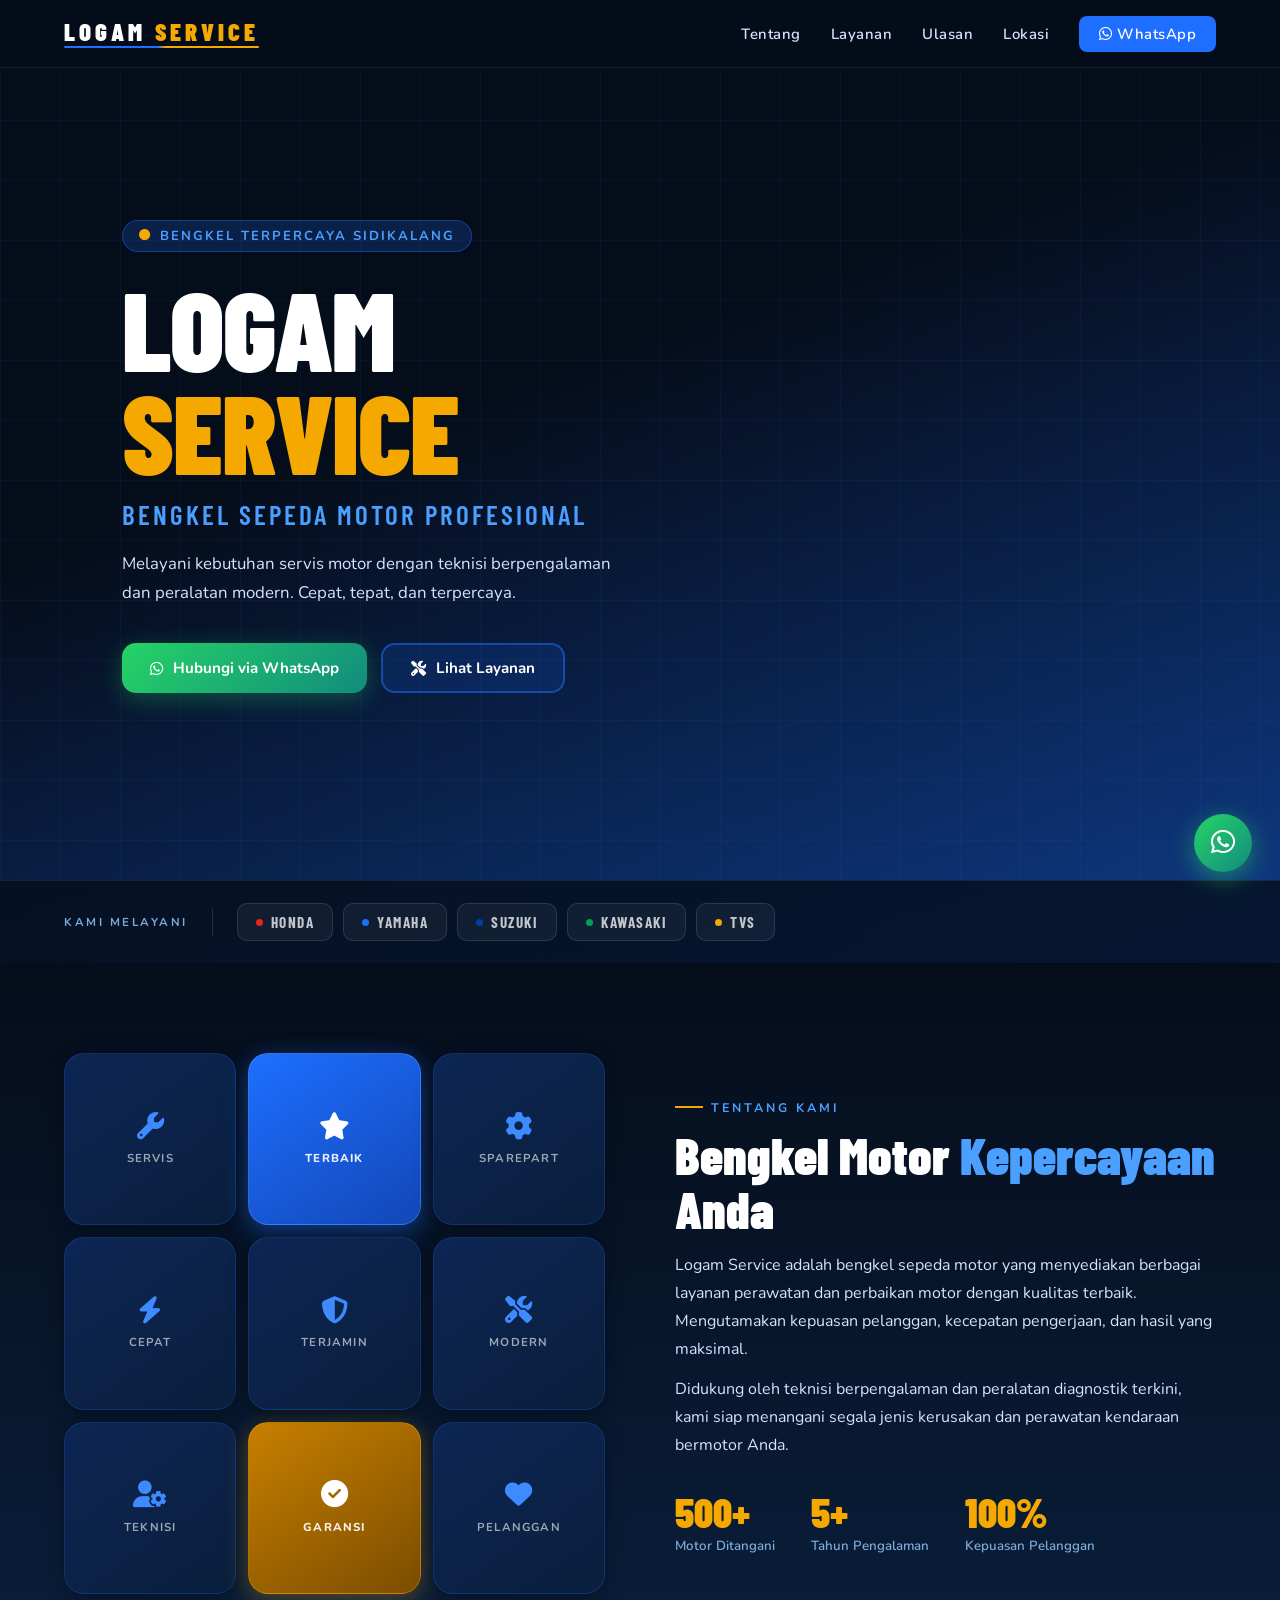
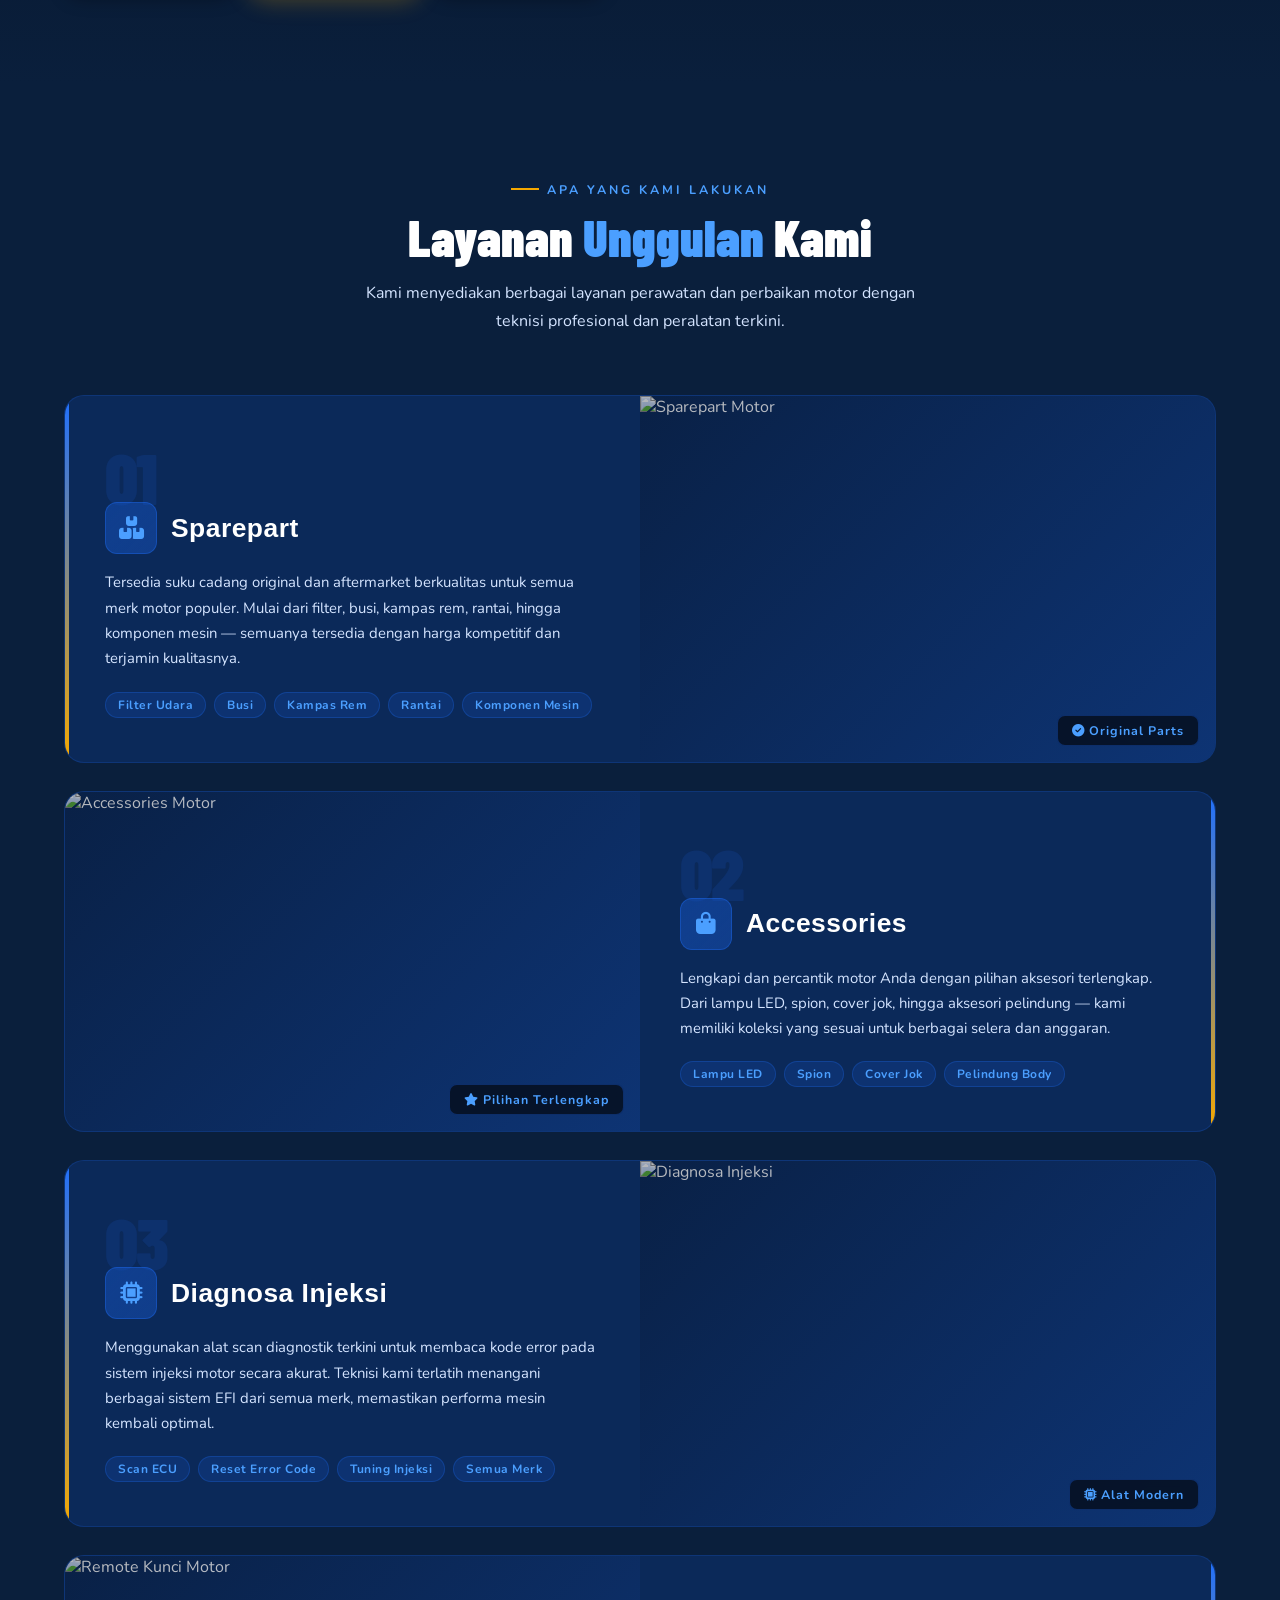
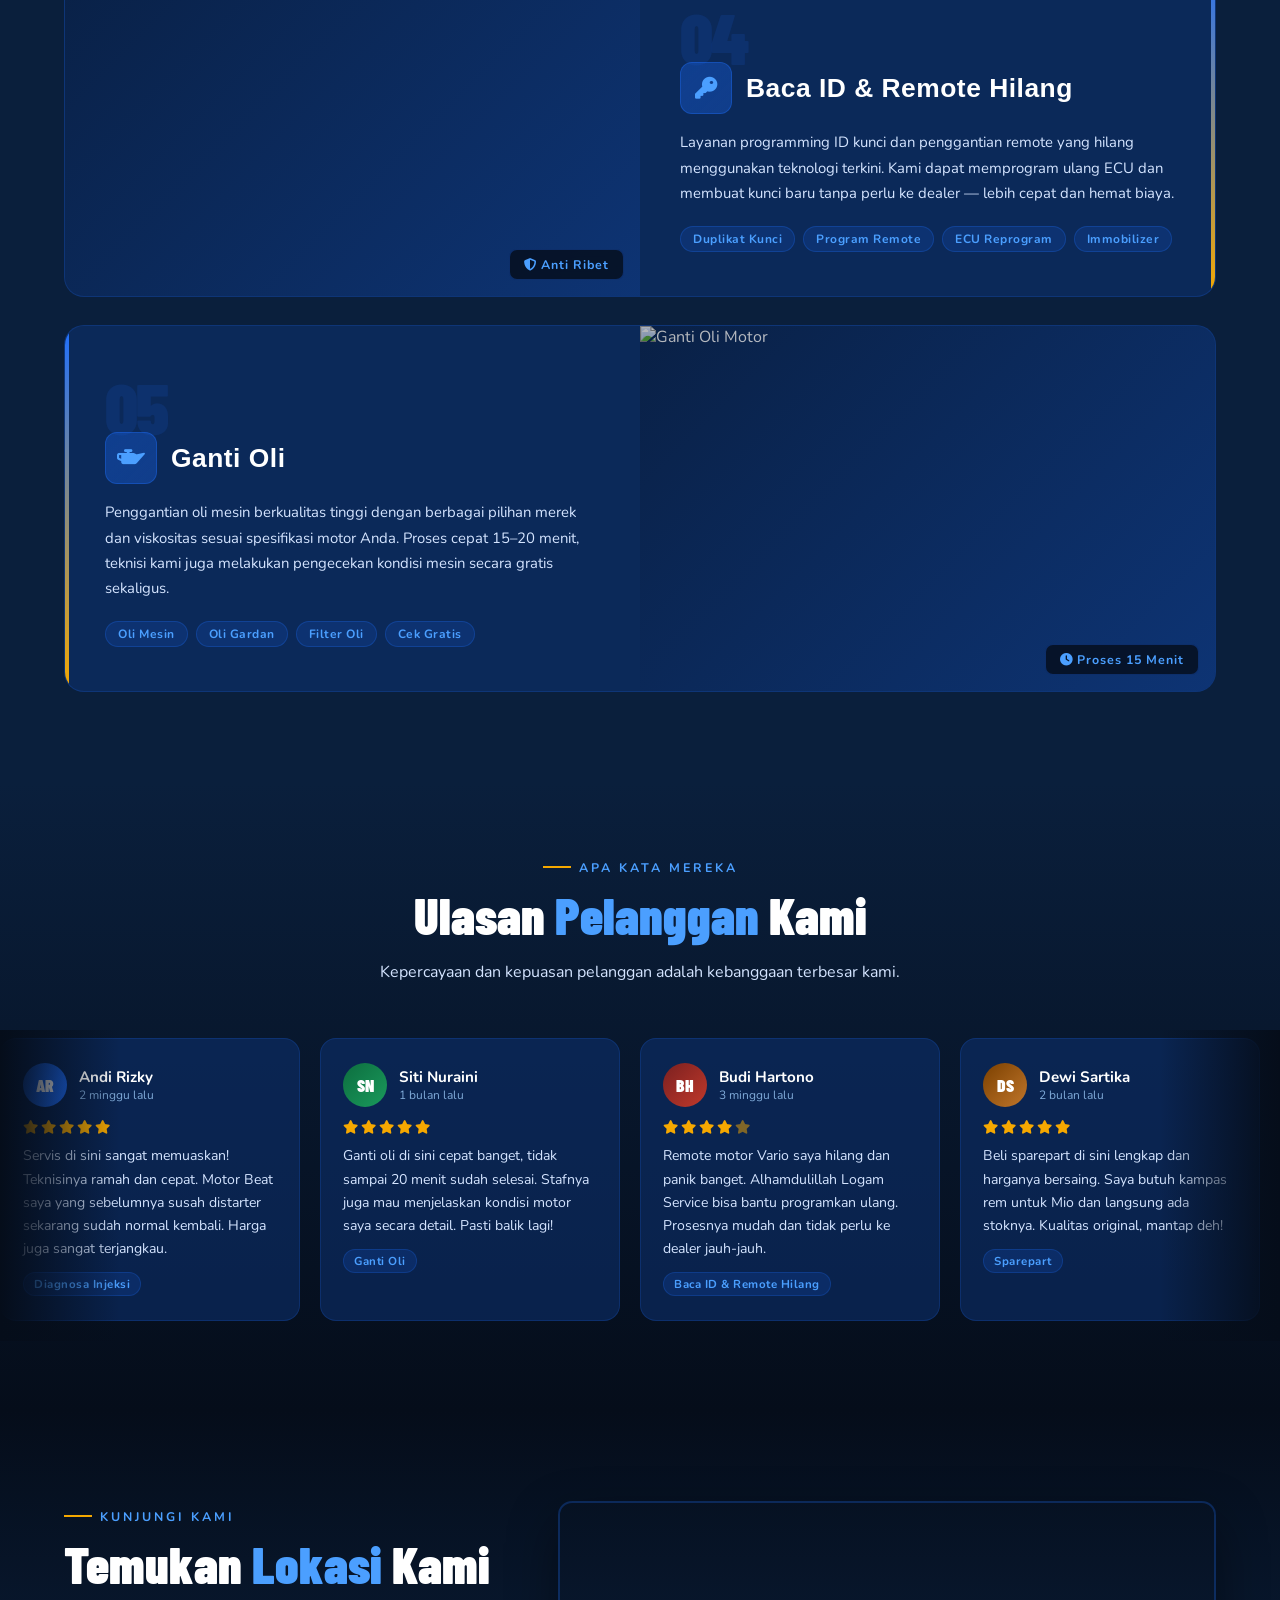
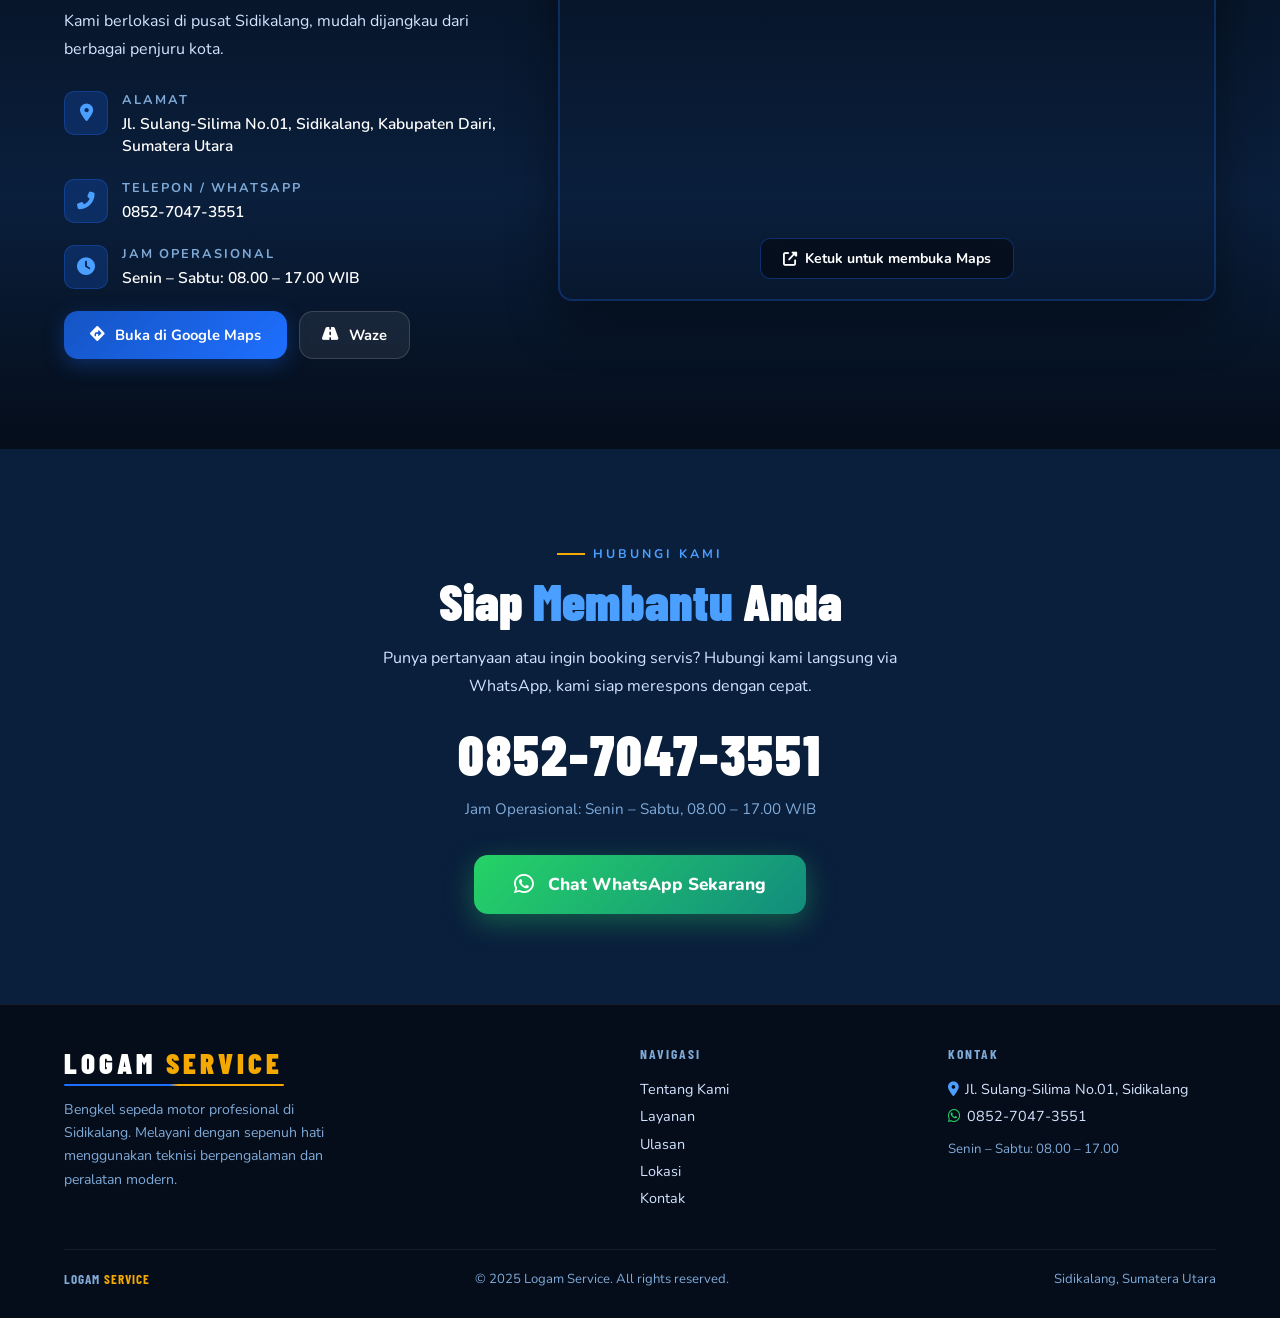
==== commit 2ec031ee: "update : animasi splash screen" ====
--- a/index.html
+++ b/index.html
@@ -13,7 +13,17 @@
 <body>
 
 <div id="loader">
-  <div class="loader-logo">LOGAM<span>&nbsp;SERVICE</span></div>
+  <div class="loader-icon-wrap">
+    <div class="loader-ring"></div>
+    <div class="loader-ring-spin"></div>
+    <i class="fas fa-wrench loader-wrench"></i>
+  </div>
+  <div class="loader-brand">
+    <div class="loader-brand-text">
+      <span class="w1">LOGAM</span>
+      <span class="w2">SERVICE</span>
+    </div>
+  </div>
   <div class="loader-bar"><div class="loader-fill"></div></div>
 </div>
 
@@ -23,8 +33,11 @@
 
 <nav>
   <a href="#" class="nav-brand">
-    <div class="nav-brand-icon"><i class="fas fa-tools"></i></div>
-    LOGAM<span>&nbsp;SERVICE</span>
+    <div class="nav-brand-words">
+      <span style="color:var(--white)">LOGAM</span>
+      <span>SERVICE</span>
+    </div>
+    <div class="nav-brand-underline"></div>
   </a>
   <ul class="nav-links">
     <li><a href="#tentang">Tentang</a></li>
@@ -80,16 +93,47 @@
 <section id="tentang">
   <div class="tentang-inner">
     <div class="tentang-visual reveal">
-      <div class="tentang-hexgrid">
-        <div class="hex-cell"><i class="fas fa-wrench"></i><span>Servis</span></div>
-        <div class="hex-cell accent-cell"><i class="fas fa-star"></i><span>Terbaik</span></div>
-        <div class="hex-cell"><i class="fas fa-cog"></i><span>Sparepart</span></div>
-        <div class="hex-cell"><i class="fas fa-bolt"></i><span>Cepat</span></div>
-        <div class="hex-cell"><i class="fas fa-shield-alt"></i><span>Terjamin</span></div>
-        <div class="hex-cell"><i class="fas fa-tools"></i><span>Modern</span></div>
-        <div class="hex-cell"><i class="fas fa-user-cog"></i><span>Teknisi</span></div>
-        <div class="hex-cell accent-cell"><i class="fas fa-check-circle"></i><span>Garansi</span></div>
-        <div class="hex-cell"><i class="fas fa-heart"></i><span>Pelanggan</span></div>
+      <div class="icon-tile-grid">
+
+        <div class="icon-tile icon-tile-default">
+          <i class="fas fa-wrench tile-icon"></i>
+          <span class="tile-label">Servis</span>
+        </div>
+        <div class="icon-tile icon-tile-blue">
+          <i class="fas fa-star tile-icon"></i>
+          <span class="tile-label">Terbaik</span>
+        </div>
+        <div class="icon-tile icon-tile-default">
+          <i class="fas fa-cog tile-icon"></i>
+          <span class="tile-label">Sparepart</span>
+        </div>
+
+        <div class="icon-tile icon-tile-default">
+          <i class="fas fa-bolt tile-icon"></i>
+          <span class="tile-label">Cepat</span>
+        </div>
+        <div class="icon-tile icon-tile-default">
+          <i class="fas fa-shield-alt tile-icon"></i>
+          <span class="tile-label">Terjamin</span>
+        </div>
+        <div class="icon-tile icon-tile-default">
+          <i class="fas fa-tools tile-icon"></i>
+          <span class="tile-label">Modern</span>
+        </div>
+
+        <div class="icon-tile icon-tile-default">
+          <i class="fas fa-user-cog tile-icon"></i>
+          <span class="tile-label">Teknisi</span>
+        </div>
+        <div class="icon-tile icon-tile-gold">
+          <i class="fas fa-check-circle tile-icon"></i>
+          <span class="tile-label">Garansi</span>
+        </div>
+        <div class="icon-tile icon-tile-default">
+          <i class="fas fa-heart tile-icon"></i>
+          <span class="tile-label">Pelanggan</span>
+        </div>
+
       </div>
     </div>
     <div class="tentang-text reveal">
@@ -403,8 +447,11 @@
   <div class="footer-inner">
     <div>
       <div class="footer-brand">
-        <div class="footer-brand-icon"><i class="fas fa-tools"></i></div>
-        LOGAM<span>&nbsp;SERVICE</span>
+        <div class="footer-brand-words">
+          <span style="color:var(--white)">LOGAM</span>
+          <span>SERVICE</span>
+        </div>
+        <div class="footer-brand-line"></div>
       </div>
       <p class="footer-tagline">Bengkel sepeda motor profesional di Sidikalang. Melayani dengan sepenuh hati menggunakan teknisi berpengalaman dan peralatan modern.</p>
     </div>
@@ -431,4 +478,4 @@
 </footer>
 <script src="script.js"></script>
 </body>
-</html>+</html>
--- a/style.css
+++ b/style.css
@@ -1,4 +1,4 @@
-:root {
+ :root {
       --blue-darkest:#050d1a; --blue-dark:#0a1f3c; --blue-mid:#0d3272;
       --blue-core:#1554c4; --blue-vivid:#1e6fff; --blue-light:#4b9fff;
       --blue-pale:#d0e8ff; --accent:#f5a800; --white:#ffffff;
@@ -11,19 +11,35 @@
     body{font-family:'Nunito',sans-serif;background:var(--blue-darkest);color:var(--white);overflow-x:hidden}
 
     /* LOADER */
-    #loader{position:fixed;inset:0;z-index:9999;background:var(--blue-darkest);display:flex;flex-direction:column;align-items:center;justify-content:center;gap:18px;transition:opacity .5s ease,visibility .5s ease}
+    #loader{position:fixed;inset:0;z-index:9999;background:var(--blue-darkest);display:flex;flex-direction:column;align-items:center;justify-content:center;gap:24px;transition:opacity .6s ease,visibility .6s ease}
     #loader.hidden{opacity:0;visibility:hidden;pointer-events:none}
-    .loader-logo{font-family:'Barlow Condensed',sans-serif;font-size:2.4rem;font-weight:900;letter-spacing:4px}
-    .loader-logo span{color:var(--accent)}
-    .loader-bar{width:200px;height:3px;background:rgba(255,255,255,.15);border-radius:99px;overflow:hidden}
-    .loader-fill{height:100%;background:linear-gradient(90deg,var(--blue-vivid),var(--accent));border-radius:99px;animation:load 1.4s ease forwards}
+
+    /* wrench SVG animation */
+    .loader-icon-wrap{position:relative;width:90px;height:90px;display:flex;align-items:center;justify-content:center}
+    .loader-ring{position:absolute;inset:0;border-radius:50%;border:2px solid rgba(30,111,255,.15)}
+    .loader-ring-spin{position:absolute;inset:0;border-radius:50%;border:2px solid transparent;border-top-color:var(--blue-vivid);border-right-color:var(--accent);animation:spin 1.2s linear infinite}
+    @keyframes spin{to{transform:rotate(360deg)}}
+    .loader-wrench{font-size:2.2rem;color:var(--white);animation:wrenchRock .9s ease-in-out infinite alternate}
+    @keyframes wrenchRock{from{transform:rotate(-25deg) scale(.95)}to{transform:rotate(20deg) scale(1.05)}}
+
+    /* loader brand — matches image 2 style */
+    .loader-brand{display:flex;flex-direction:column;align-items:center;gap:6px}
+    .loader-brand-text{font-family:'Barlow Condensed',sans-serif;font-size:2.2rem;font-weight:900;letter-spacing:6px;display:flex;gap:12px}
+    .loader-brand-text .w1{color:var(--white)}
+    .loader-brand-text .w2{color:var(--accent)}
+    .loader-brand-line{width:200px;height:2px;background:linear-gradient(90deg,var(--blue-vivid) 0%,var(--blue-vivid) 48%,var(--accent) 52%,var(--accent) 100%);border-radius:2px;animation:lineGrow 1s ease forwards;transform-origin:left}
+    @keyframes lineGrow{from{transform:scaleX(0);opacity:0}to{transform:scaleX(1);opacity:1}}
+
+    .loader-bar{width:200px;height:2px;background:rgba(255,255,255,.1);border-radius:99px;overflow:hidden;margin-top:4px}
+    .loader-fill{height:100%;background:linear-gradient(90deg,var(--blue-vivid),var(--accent));border-radius:99px;animation:load 1.6s ease forwards}
     @keyframes load{from{width:0}to{width:100%}}
 
     /* NAV */
     nav{position:fixed;top:0;left:0;right:0;z-index:900;padding:0 5%;display:flex;align-items:center;justify-content:space-between;height:68px;background:rgba(5,13,26,.9);backdrop-filter:blur(16px);border-bottom:1px solid rgba(255,255,255,.07)}
-    .nav-brand{font-family:'Barlow Condensed',sans-serif;font-size:1.6rem;font-weight:900;letter-spacing:2px;color:var(--white);text-decoration:none;display:flex;align-items:center;gap:10px}
-    .nav-brand-icon{width:36px;height:36px;background:linear-gradient(135deg,var(--blue-core),var(--blue-vivid));border-radius:8px;display:flex;align-items:center;justify-content:center;font-size:.95rem}
+    .nav-brand{font-family:'Barlow Condensed',sans-serif;font-size:1.55rem;font-weight:900;letter-spacing:4px;color:var(--white);text-decoration:none;display:flex;flex-direction:column;align-items:flex-start;gap:2px;line-height:1}
+    .nav-brand-words{display:flex;align-items:baseline;gap:9px}
     .nav-brand span{color:var(--accent)}
+    .nav-brand-underline{width:100%;height:2px;background:linear-gradient(90deg,var(--blue-vivid) 0%,var(--blue-vivid) 48%,var(--accent) 52%,var(--accent) 100%);border-radius:2px}
     .nav-links{display:flex;gap:30px;list-style:none}
     .nav-links a{color:var(--text-body);text-decoration:none;font-weight:600;font-size:.93rem;letter-spacing:.5px;transition:color var(--trans);position:relative}
     .nav-links a::after{content:'';position:absolute;bottom:-4px;left:0;right:0;height:2px;background:var(--accent);transform:scaleX(0);transform-origin:left;transition:transform var(--trans)}
@@ -79,12 +95,52 @@
     #tentang{background:linear-gradient(180deg,var(--blue-darkest) 0%,var(--blue-dark) 100%)}
     .tentang-inner{display:grid;grid-template-columns:1fr 1fr;gap:70px;align-items:center}
     .tentang-visual{display:flex;align-items:center;justify-content:center}
-    .tentang-hexgrid{display:grid;grid-template-columns:repeat(3,1fr);gap:14px}
-    .hex-cell{aspect-ratio:1;border-radius:16px;background:var(--card-bg);border:1px solid rgba(30,111,255,.2);display:flex;flex-direction:column;align-items:center;justify-content:center;gap:8px;font-size:.78rem;font-weight:700;color:var(--text-muted);letter-spacing:1px;transition:background var(--trans),border-color var(--trans),transform var(--trans);cursor:default}
-    .hex-cell i{font-size:1.5rem;color:var(--blue-vivid)}
-    .hex-cell:hover{background:rgba(21,84,196,.35);border-color:var(--blue-vivid);transform:scale(1.05)}
-    .hex-cell.accent-cell{background:linear-gradient(135deg,var(--blue-core),var(--blue-vivid));border-color:var(--blue-vivid);color:var(--white)}
-    .hex-cell.accent-cell i{color:var(--white)}
+
+    /* NEW icon tile grid */
+    .icon-tile-grid{display:grid;grid-template-columns:repeat(3,1fr);gap:12px;width:100%}
+    .icon-tile{
+      aspect-ratio:1;
+      border-radius:20px;
+      display:flex;flex-direction:column;align-items:center;justify-content:center;gap:10px;
+      cursor:default;
+      position:relative;overflow:hidden;
+      transition:transform .3s ease, box-shadow .3s ease;
+    }
+    .icon-tile::before{
+      content:'';position:absolute;inset:0;border-radius:20px;
+      background:rgba(255,255,255,0);
+      transition:background .3s ease;
+    }
+    .icon-tile:hover{transform:translateY(-4px) scale(1.04);box-shadow:0 16px 40px rgba(0,0,0,.5)}
+    .icon-tile:hover::before{background:rgba(255,255,255,.06)}
+
+    /* default tile */
+    .icon-tile-default{
+      background:linear-gradient(145deg,#0d2554 0%,#0a1f3c 100%);
+      border:1px solid rgba(30,111,255,.22);
+      box-shadow:0 4px 18px rgba(0,0,0,.35);
+    }
+    .icon-tile-default .tile-icon{font-size:1.7rem;color:#3d8bff}
+    .icon-tile-default .tile-label{font-size:.72rem;font-weight:700;letter-spacing:1.2px;color:rgba(255,255,255,.6);text-transform:uppercase}
+
+    /* accent blue tile */
+    .icon-tile-blue{
+      background:linear-gradient(145deg,#1e6fff 0%,#1247b8 100%);
+      border:1px solid rgba(100,170,255,.35);
+      box-shadow:0 6px 24px rgba(30,111,255,.45);
+    }
+    .icon-tile-blue .tile-icon{font-size:1.7rem;color:#fff}
+    .icon-tile-blue .tile-label{font-size:.72rem;font-weight:800;letter-spacing:1.2px;color:rgba(255,255,255,.9);text-transform:uppercase}
+
+    /* accent gold tile */
+    .icon-tile-gold{
+      background:linear-gradient(145deg,#c87f00 0%,#7b4d00 100%);
+      border:1px solid rgba(245,168,0,.35);
+      box-shadow:0 6px 24px rgba(245,168,0,.3);
+    }
+    .icon-tile-gold .tile-icon{font-size:1.7rem;color:#fff}
+    .icon-tile-gold .tile-label{font-size:.72rem;font-weight:800;letter-spacing:1.2px;color:rgba(255,255,255,.9);text-transform:uppercase}
+
     .tentang-text .section-desc{margin-bottom:12px}
     .stat-row{display:flex;gap:36px;flex-wrap:wrap;margin-top:32px}
     .stat-num{font-family:'Barlow Condensed',sans-serif;font-size:2.6rem;font-weight:900;color:var(--accent);line-height:1}
@@ -172,9 +228,10 @@
     /* FOOTER */
     footer{background:var(--blue-darkest);border-top:1px solid rgba(255,255,255,.07);padding:40px 5% 30px}
     .footer-inner{display:grid;grid-template-columns:2fr 1fr 1fr;gap:40px;margin-bottom:36px}
-    .footer-brand{font-family:'Barlow Condensed',sans-serif;font-size:1.8rem;font-weight:900;letter-spacing:2px;margin-bottom:10px;display:flex;align-items:center;gap:10px}
+    .footer-brand{font-family:'Barlow Condensed',sans-serif;font-size:1.8rem;font-weight:900;letter-spacing:4px;margin-bottom:12px;display:flex;flex-direction:column;gap:4px}
     .footer-brand span{color:var(--accent)}
-    .footer-brand-icon{width:32px;height:32px;background:linear-gradient(135deg,var(--blue-core),var(--blue-vivid));border-radius:7px;display:flex;align-items:center;justify-content:center;font-size:.85rem}
+    .footer-brand-words{display:flex;gap:10px}
+    .footer-brand-line{width:100%;height:2px;background:linear-gradient(90deg,var(--blue-vivid) 0%,var(--blue-vivid) 48%,var(--accent) 52%,var(--accent) 100%);border-radius:2px;max-width:220px}
     .footer-tagline{color:var(--text-muted);font-size:.88rem;line-height:1.65;max-width:280px}
     .footer-col h4{font-family:'Barlow Condensed',sans-serif;font-size:.85rem;font-weight:700;letter-spacing:2px;text-transform:uppercase;color:var(--text-muted);margin-bottom:14px}
     .footer-col p,.footer-col a{color:var(--text-body);font-size:.9rem;line-height:1.9;text-decoration:none;display:block;transition:color var(--trans)}
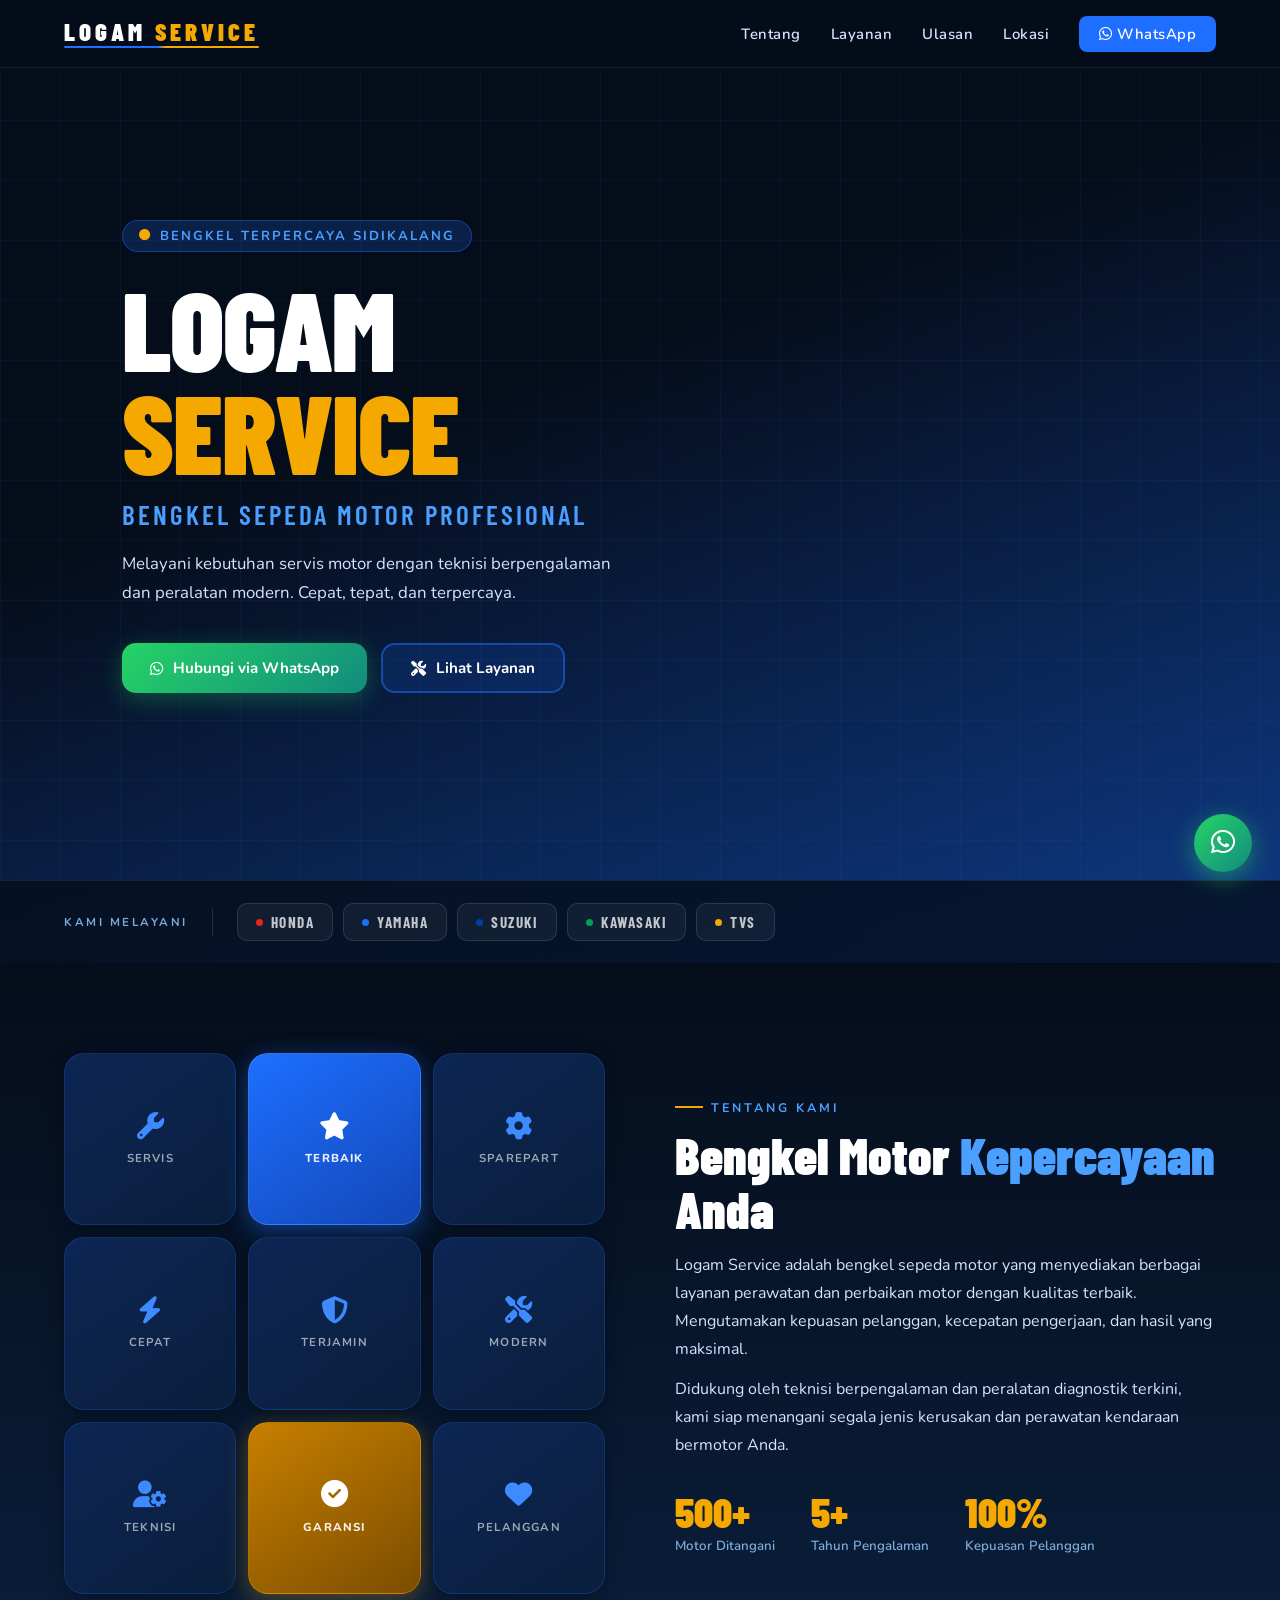
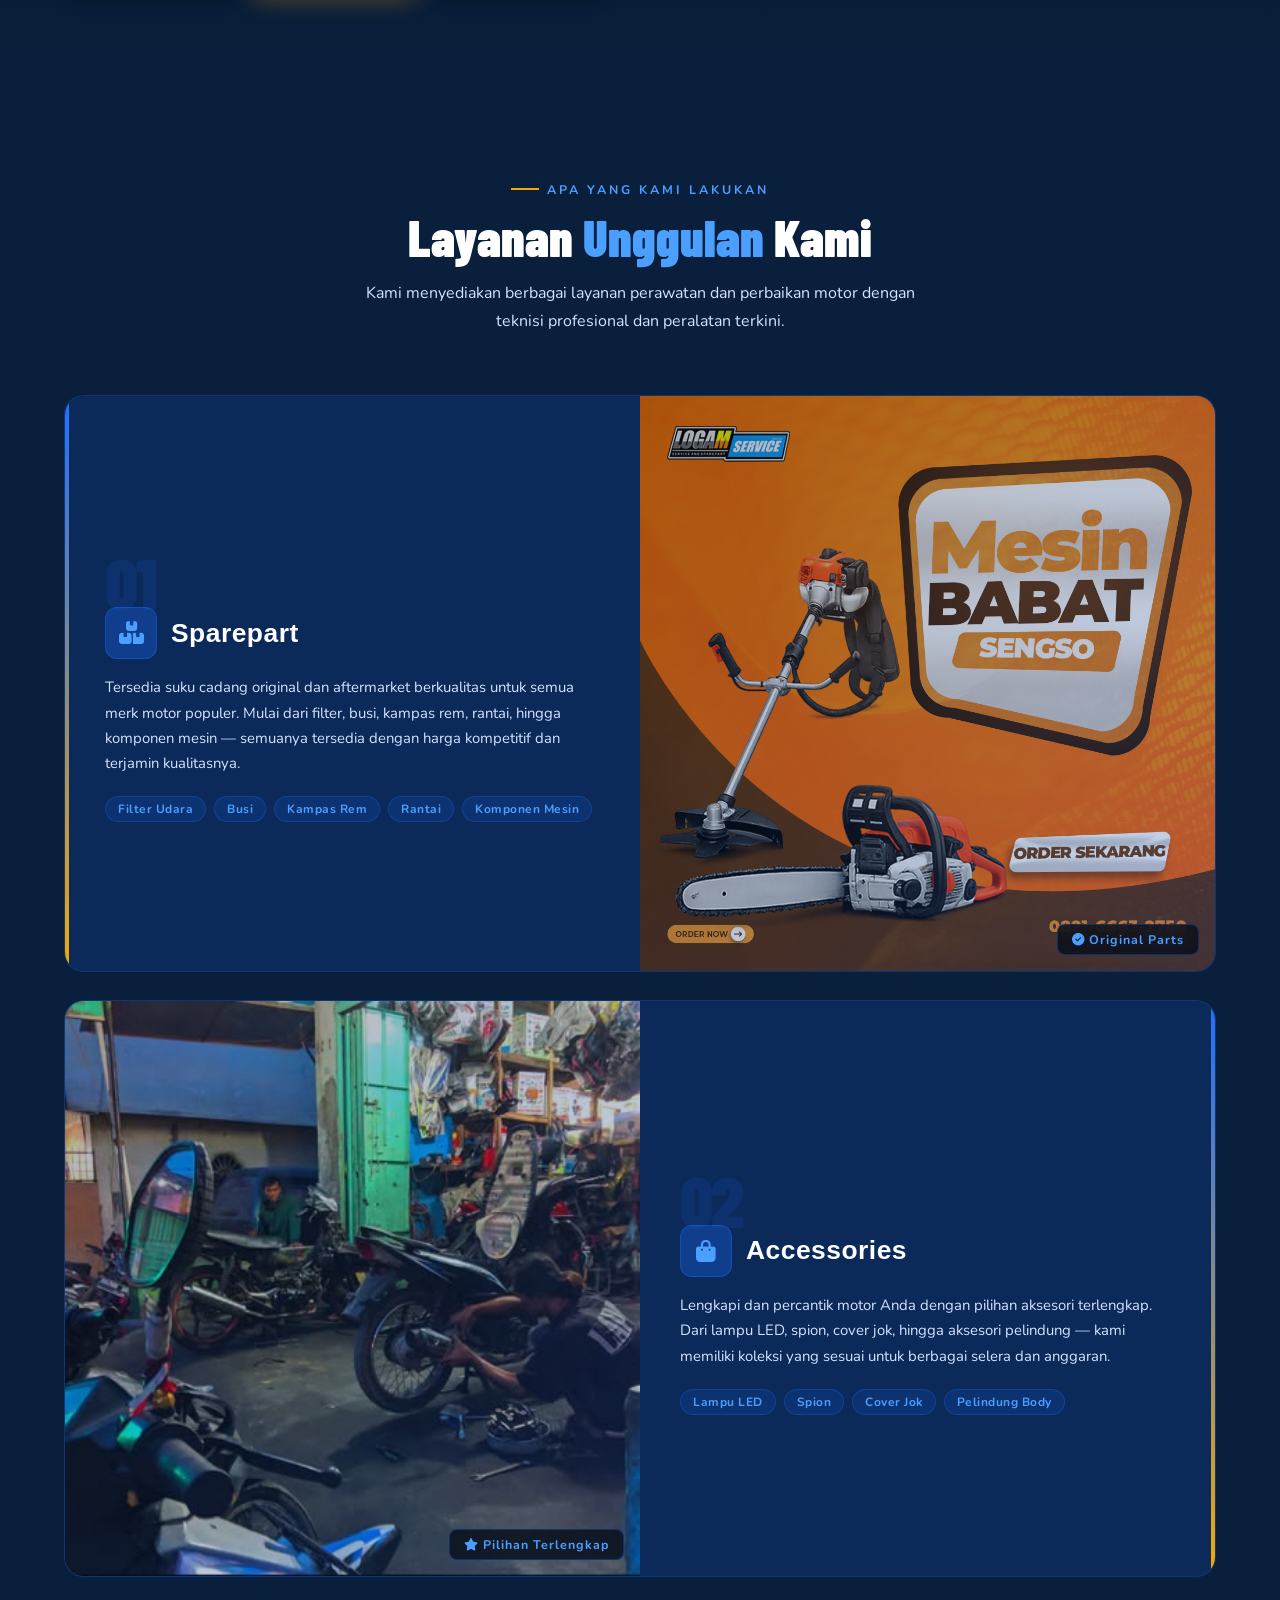
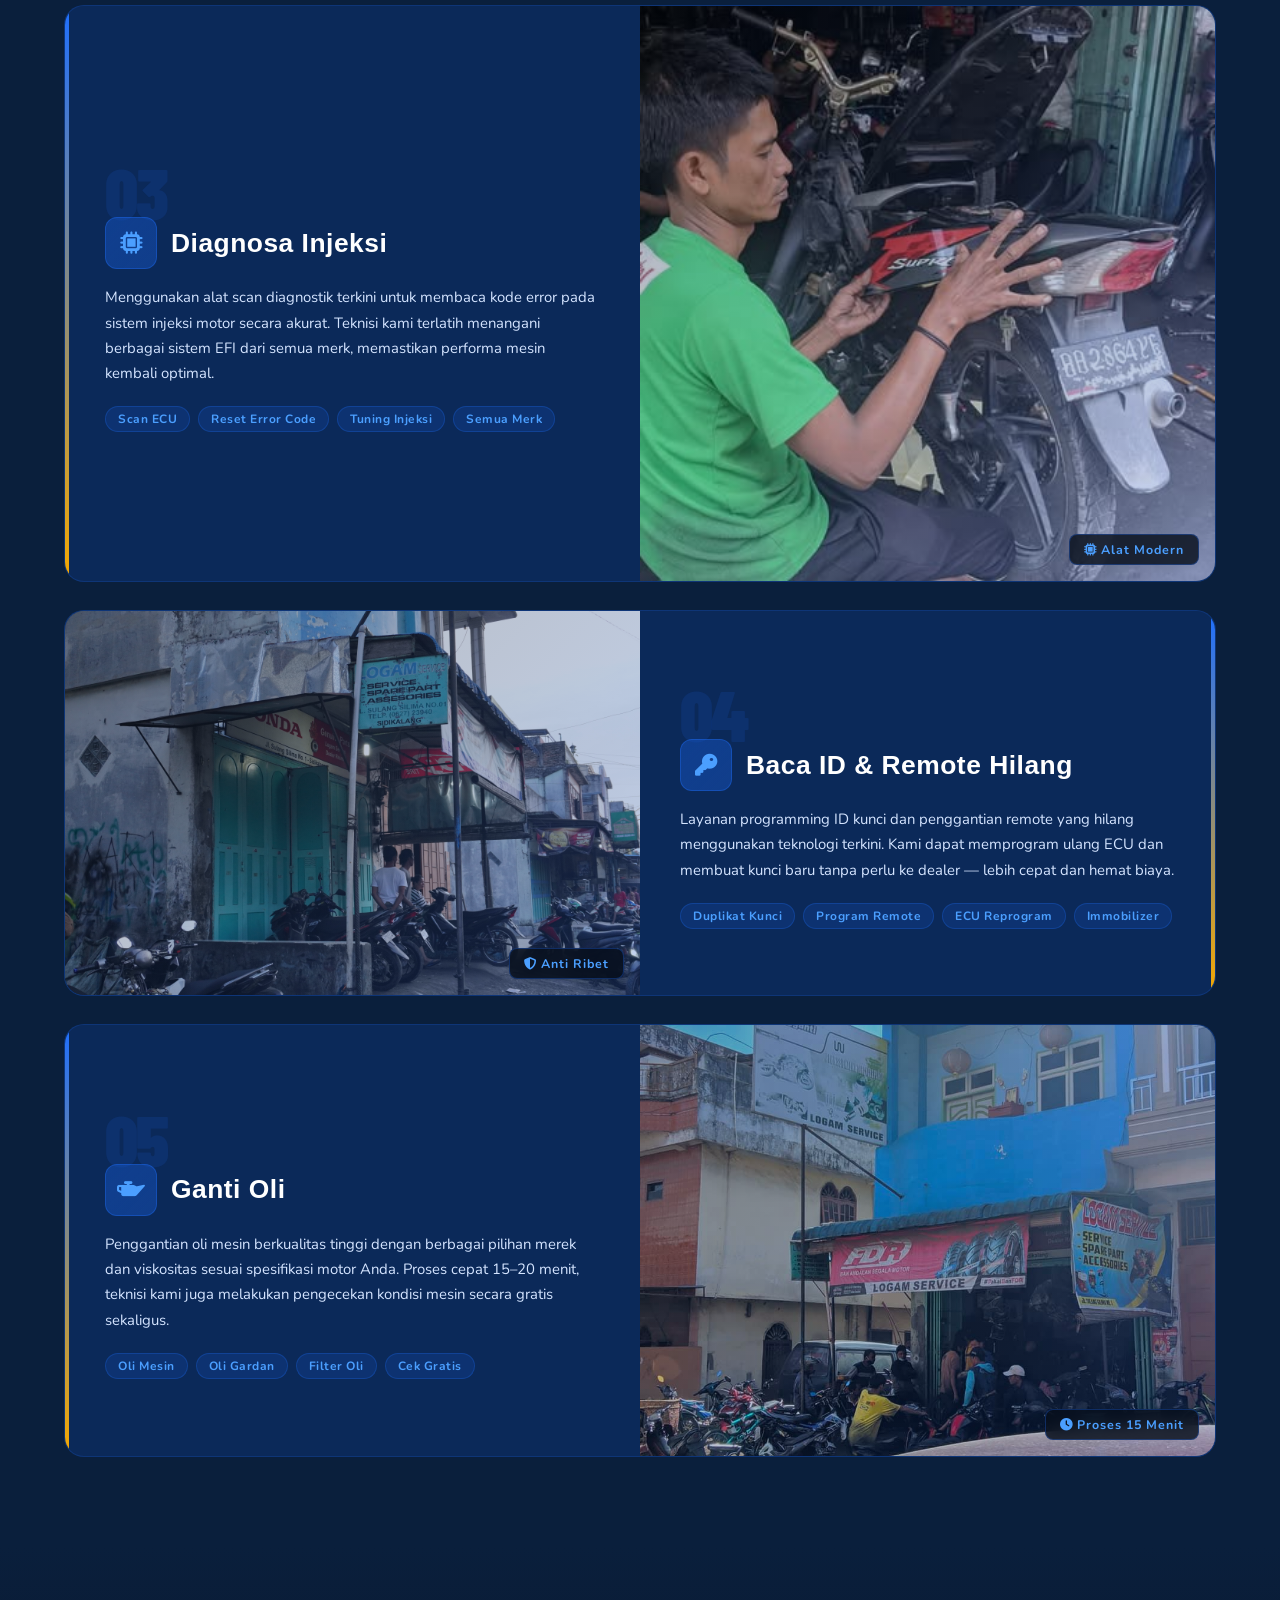
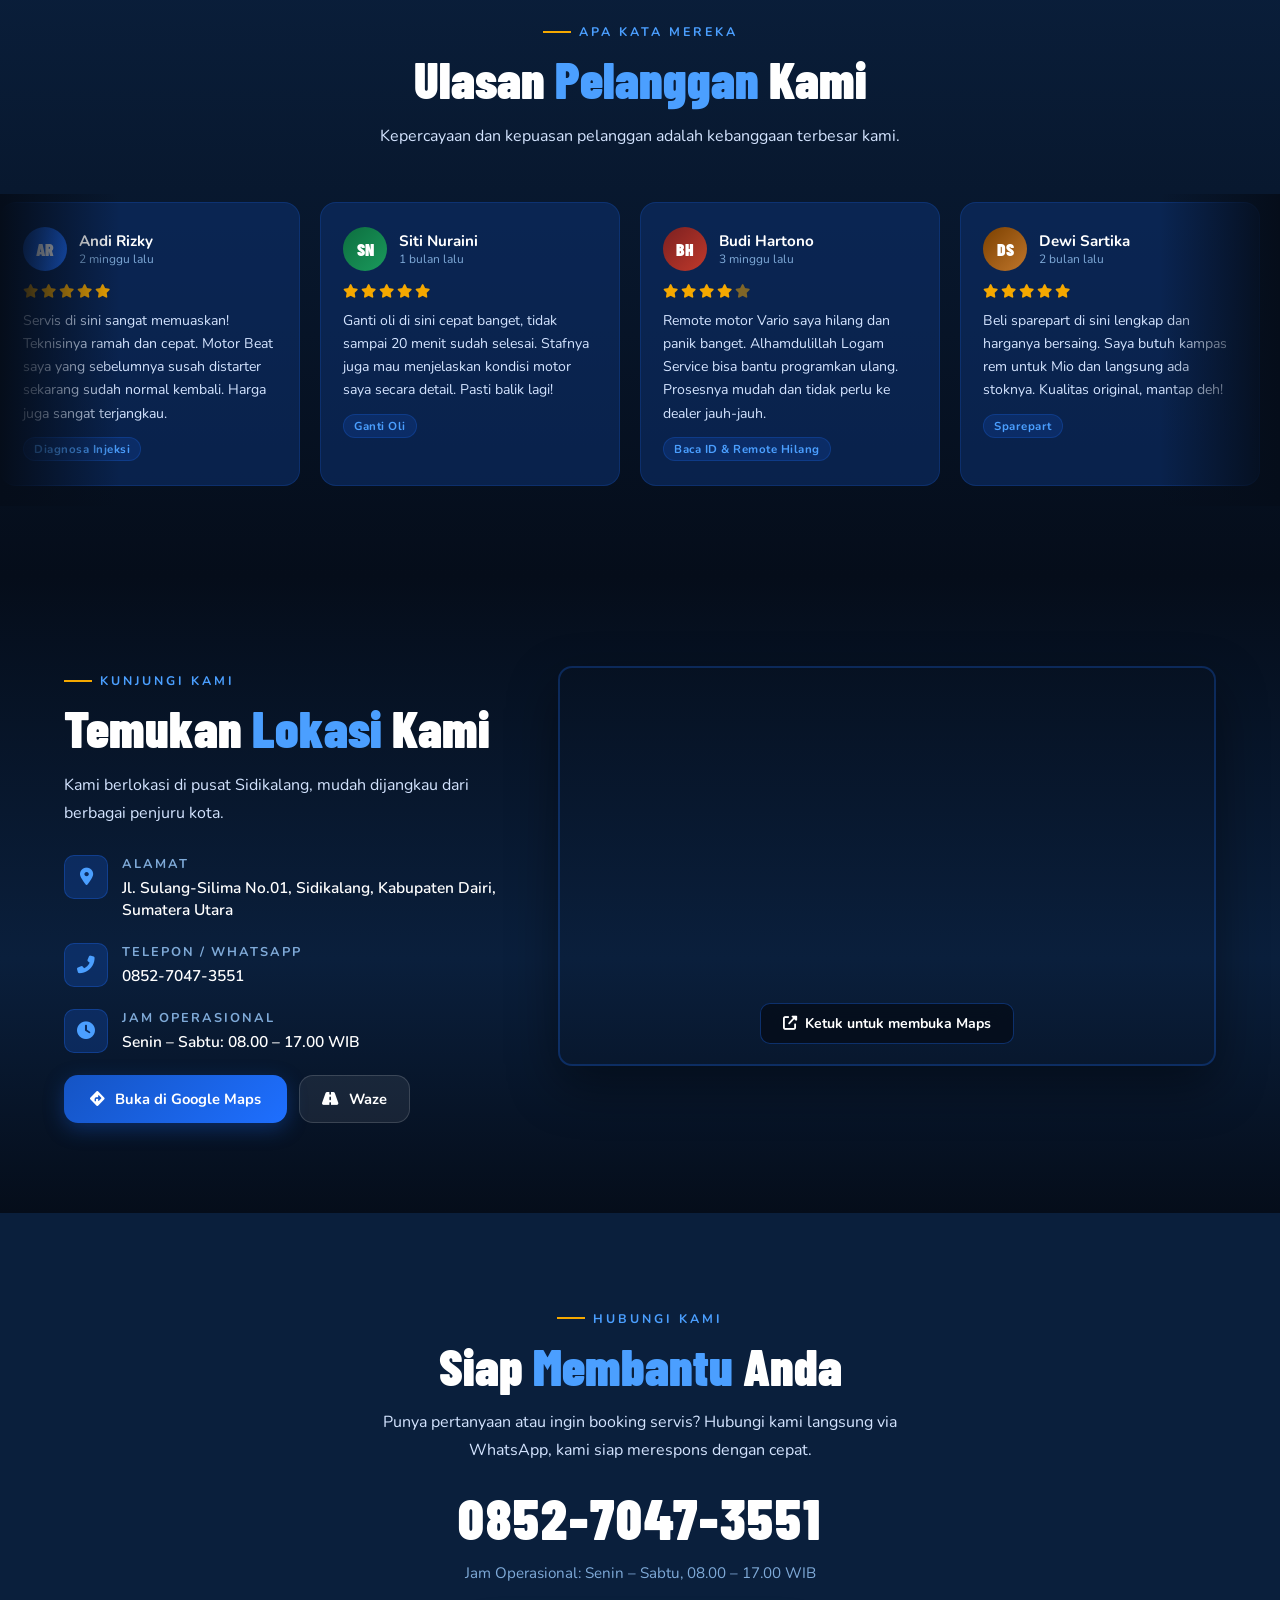
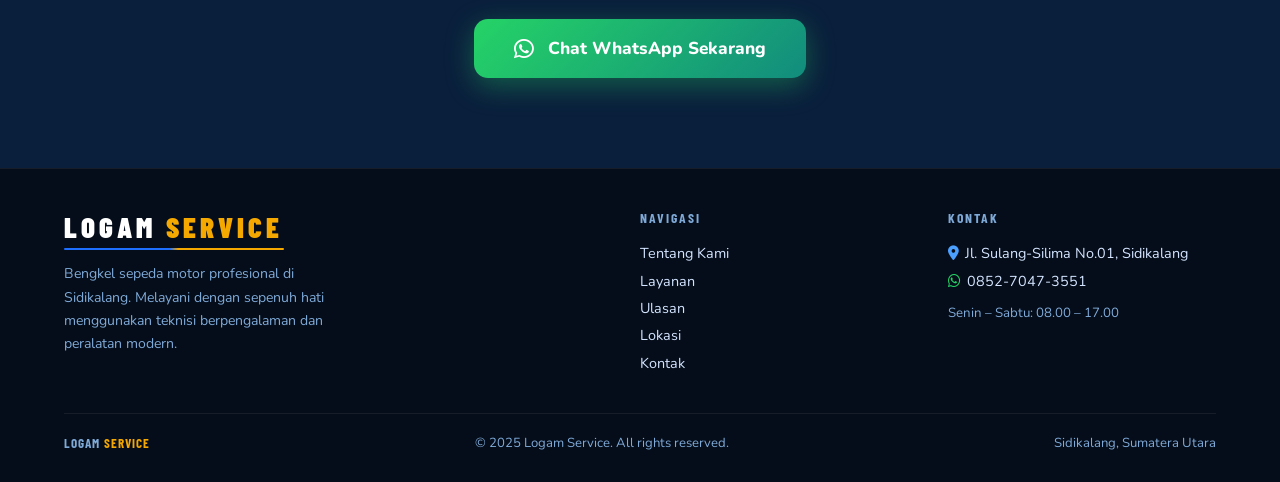
==== commit 2e791a28: "update picture to screen" ====
--- a/index.html
+++ b/index.html
@@ -173,7 +173,7 @@
         </div>
       </div>
       <div class="svc-image">
-        <img src="https://images.unsplash.com/photo-1609630875171-b1321377ee65?w=700&auto=format&fit=crop" alt="Sparepart Motor" loading="lazy" />
+        <img src="images\MESIN BABAT.jpg.jpeg" alt="Sparepart Motor" loading="lazy" />
         <div class="svc-image-overlay"></div>
         <span class="svc-image-badge"><i class="fas fa-check-circle"></i> Original Parts</span>
       </div>
@@ -192,7 +192,7 @@
         </div>
       </div>
       <div class="svc-image">
-        <img src="https://images.unsplash.com/photo-1558981806-ec527fa84c39?w=700&auto=format&fit=crop" alt="Accessories Motor" loading="lazy" />
+        <img src="images\acsesoris.jpeg" alt="Accessories Motor" loading="lazy" />
         <div class="svc-image-overlay"></div>
         <span class="svc-image-badge"><i class="fas fa-star"></i> Pilihan Terlengkap</span>
       </div>
@@ -211,7 +211,7 @@
         </div>
       </div>
       <div class="svc-image">
-        <img src="https://images.unsplash.com/photo-1636761559007-09b5aab36fe0?w=700&auto=format&fit=crop" alt="Diagnosa Injeksi" loading="lazy" />
+        <img src="images/injeksi.jpeg" alt="Diagnosa Injeksi" loading="lazy" />
         <div class="svc-image-overlay"></div>
         <span class="svc-image-badge"><i class="fas fa-microchip"></i> Alat Modern</span>
       </div>
@@ -230,7 +230,7 @@
         </div>
       </div>
       <div class="svc-image">
-        <img src="https://images.unsplash.com/photo-1600661653561-629509216228?w=700&auto=format&fit=crop" alt="Remote Kunci Motor" loading="lazy" />
+        <img src="images/remote.jpeg" alt="Remote Kunci Motor" loading="lazy" />
         <div class="svc-image-overlay"></div>
         <span class="svc-image-badge"><i class="fas fa-shield-alt"></i> Anti Ribet</span>
       </div>
@@ -249,7 +249,7 @@
         </div>
       </div>
       <div class="svc-image">
-        <img src="https://images.unsplash.com/photo-1616788494707-ec28f08d05a1?w=700&auto=format&fit=crop" alt="Ganti Oli Motor" loading="lazy" />
+        <img src="images/gantioli.jpeg" alt="Ganti Oli Motor" loading="lazy" />
         <div class="svc-image-overlay"></div>
         <span class="svc-image-badge"><i class="fas fa-clock"></i> Proses 15 Menit</span>
       </div>
@@ -403,7 +403,7 @@
       </div>
 
       <div class="maps-btns">
-        <a href="https://www.google.com/maps/search/?api=1&query=Jl.+Sulang-Silima+No.01+Sidikalang+Kabupaten+Dairi+Sumatera+Utara" target="_blank" class="btn-maps">
+        <a href="https://maps.app.goo.gl/HGaTyfT7e6QxwuNP6?g_st=ic" target="_blank" class="btn-maps">
           <i class="fas fa-directions"></i> Buka di Google Maps
         </a>
         <a href="https://waze.com/ul?q=Jl.+Sulang-Silima+No.01+Sidikalang&navigate=yes" target="_blank" class="btn-maps-alt">
@@ -414,11 +414,11 @@
 
     <div class="map-container reveal">
       <iframe
-        src="https://maps.google.com/maps?q=Jl.+Sulang-Silima+No.01+Sidikalang+Kabupaten+Dairi&output=embed&z=16"
+        src="https://www.google.com/maps/embed?pb=!1m18!1m12!1m3!1d3985.2117196512977!2d98.3056864731!3d2.7535511554609533!2m3!1f0!2f0!3f0!3m2!1i1024!2i768!4f13.1!3m3!1m2!1s0x303047fdfdf18dd5%3A0xa98f3a5e930d4327!2sLogam%20Service!5e0!3m2!1sen!2sid!4v1776240636634!5m2!1sen!2sid" width="600" height="450" style="border:0;" allowfullscreen="" loading="lazy" referrerpolicy="no-referrer-when-downgrade"
         allowfullscreen loading="lazy" referrerpolicy="no-referrer-when-downgrade"
         title="Lokasi Logam Service Sidikalang"
       ></iframe>
-      <a href="https://www.google.com/maps/search/?api=1&query=Jl.+Sulang-Silima+No.01+Sidikalang+Kabupaten+Dairi+Sumatera+Utara"
+      <a href="https://maps.app.goo.gl/HGaTyfT7e6QxwuNP6?g_st=ic"
          target="_blank" class="map-tap-overlay" aria-label="Buka di Google Maps">
         <div class="map-open-btn">
           <i class="fas fa-external-link-alt"></i> Ketuk untuk membuka Maps
